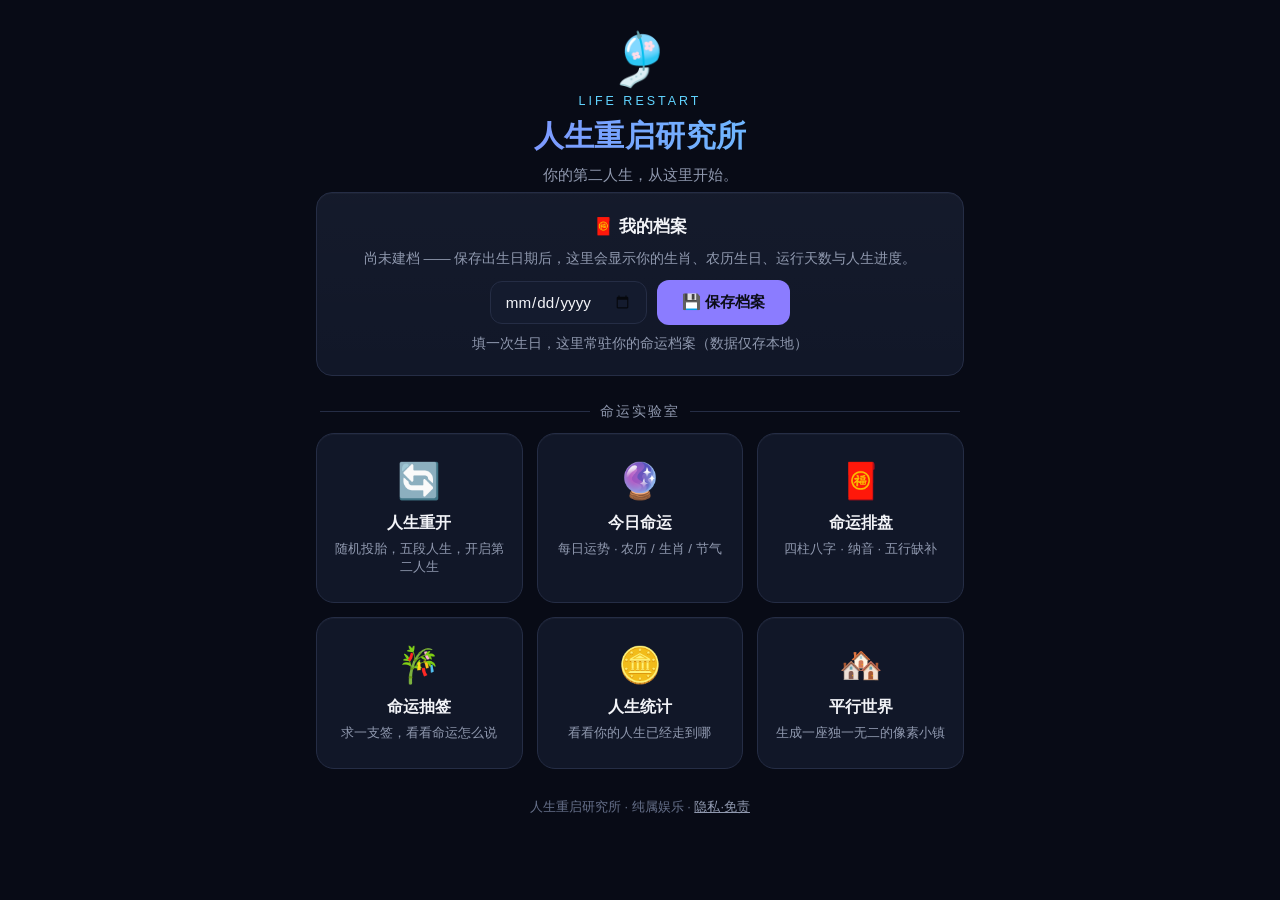
==== index.html @ c470a300 "UI/UX 重构第一轮：统一设计系统(深夜蓝+靛紫+青蓝)、移除星空动画与彩虹渐变、统一卡片/按钮/输入框/徽章/进度、首页重构为人生重启研究所控制中心、模块页品牌统一、统一 Toast 替代 ale" ====
<!DOCTYPE html>
<html lang="zh-CN">
<head>
  <meta charset="UTF-8">
  <meta name="viewport" content="width=device-width, initial-scale=1.0">
  <title>人生重启研究所 · Life Restart</title>
  <meta name="description" content="人生重启研究所：一个藏在互联网角落里的神秘人生模拟系统。人生重开、今日命运、命运排盘、命运抽签、人生统计、平行世界。仅供娱乐。">
  <link rel="icon" type="image/svg+xml" href="favicon.svg">
  <link rel="stylesheet" href="css/style.css">
</head>
<body>
  <div class="container slim">
    <header class="hero">
      <p class="hero-emoji">🎐</p>
      <p class="eyebrow">Life Restart</p>
      <h1 class="title title-grad">人生重启研究所</h1>
      <p class="subtitle">你的第二人生，从这里开始。</p>
    </header>

    <!-- 我的档案（首页核心） -->
    <div class="card" style="text-align:center">
      <h2>🧧 我的档案</h2>
      <div id="profileShow"></div>
      <div class="form-row" style="margin-top:12px">
        <input id="pBirth" type="date" aria-label="出生日期">
        <button class="btn" onclick="saveProfile()">💾 保存档案</button>
      </div>
      <p class="muted" style="margin-top:10px">填一次生日，这里常驻你的命运档案（数据仅存本地）</p>
    </div>

    <!-- 命运实验室 -->
    <p class="section-title">命运实验室</p>
    <div class="mod-grid">
      <a class="mod-card" href="life.html">
        <span class="emoji">🔄</span>
        <h3>人生重开</h3>
        <p>随机投胎，五段人生，开启第二人生</p>
      </a>
      <a class="mod-card" href="fortune.html">
        <span class="emoji">🔮</span>
        <h3>今日命运</h3>
        <p>每日运势 · 农历 / 生肖 / 节气</p>
      </a>
      <a class="mod-card" href="bazi.html">
        <span class="emoji">🧧</span>
        <h3>命运排盘</h3>
        <p>四柱八字 · 纳音 · 五行缺补</p>
      </a>
      <a class="mod-card" href="qian.html">
        <span class="emoji">🎋</span>
        <h3>命运抽签</h3>
        <p>求一支签，看看命运怎么说</p>
      </a>
      <a class="mod-card" href="progress.html">
        <span class="emoji">🪙</span>
        <h3>人生统计</h3>
        <p>看看你的人生已经走到哪</p>
      </a>
      <a class="mod-card" href="pixel-town.html">
        <span class="emoji">🏘️</span>
        <h3>平行世界</h3>
        <p>生成一座独一无二的像素小镇</p>
      </a>
    </div>

    <footer>人生重启研究所 · 纯属娱乐 · <a href="privacy.html">隐私·免责</a></footer>
  </div>

  <script src="js/lunar.js"></script>
  <script src="js/store.js"></script>
  <script src="js/sfx.js"></script>
  <script src="js/ui.js"></script>
  <script>
  function saveProfile() {
    const dval = document.getElementById('pBirth').value;
    if (!dval) { showToast('请先选择出生日期'); return; }
    playSfx('good');
    Store.set('profile', dval);
    renderProfile();
    showToast('档案已保存');
  }
  function statBox(emoji, name, val) {
    return '<div class="attr"><span class="emoji">' + emoji + '</span><div class="name">' + name + '</div><div class="val">' + val + '</div></div>';
  }
  function renderProfile() {
    const box = document.getElementById('profileShow');
    const dval = Store.get('profile', null);
    if (!dval) {
      box.innerHTML = '<p class="muted">尚未建档 —— 保存出生日期后，这里会显示你的生肖、农历生日、运行天数与人生进度。</p>';
      return;
    }
    const parts = dval.split('-'); const y = +parts[0], m = +parts[1], d = +parts[2];
    const lun = window.lunar.lunarDate(y, m, d);
    const birth = new Date(y, m - 1, d), now = new Date();
    const ageDays = Math.floor((now - birth) / 86400000);
    const pct = Math.min(100, ageDays / (80 * 365.25) * 100);
    box.innerHTML =
      '<p class="muted">出生日期 ' + y + '年' + m + '月' + d + '日</p>' +
      '<div class="attrs" style="margin-top:12px">' +
        statBox('🐉', '生肖', lun.zodiac) +
        statBox('🎂', '农历生日', lun.monthCn + lun.dayCn) +
        statBox('📅', '运行天数', ageDays.toLocaleString() + ' 天') +
        statBox('🪙', '人生进度', pct.toFixed(1) + '%') +
      '</div>' +
      '<div class="progress-track" style="margin-top:14px"><div class="progress-fill" style="width:' + pct.toFixed(1) + '%"><span class="dot"></span></div></div>';
  }
  renderProfile();
  </script>
  <script src="js/pwa.js"></script>
</body>
</html>
---- css/style.css ----
/* ==========================================================
   Life Restart · 人生重启研究所
   设计系统（全站共用）—— Dark · Mystical · Modern · Retro UI
   配色：深夜蓝底 + 靛紫(命运) + 少量青蓝(科技)
   原则：克制 / 统一 / 耐看，不做夸张发光与彩虹渐变
   ========================================================== */

:root {
  color-scheme: dark;

  /* 表面 */
  --bg: #080B16;
  --surface: #111728;
  --surface-hover: #171F34;
  --surface-2: #141B2E;         /* 输入框 / 次级区域 */
  --border: #252D45;

  /* 文字 */
  --text: #F3F4F8;
  --muted: #9099AF;

  /* 语义色 */
  --primary: #8B7CFF;           /* 命运 / 神秘（紫） */
  --secondary: #61D4FF;         /* 科技 / 系统（青蓝） */
  --success: #6EE7B7;
  --warning: #FBBF24;
  --danger: #F87171;

  /* 兼容旧变量（同义映射，避免破坏既有页面） */
  --accent: var(--primary);
  --accent-strong: #7A6BEF;
  --accent-soft: rgba(139,124,255,.13);
  --good: var(--success);
  --bad: var(--danger);
  --warn: var(--warning);
  --cyan: var(--secondary);
  --purple: #A99BFF;
}

* { margin: 0; padding: 0; box-sizing: border-box; }

html { scroll-behavior: smooth; }

body {
  font-family: -apple-system, BlinkMacSystemFont, "Segoe UI", "Microsoft YaHei", sans-serif;
  background: var(--bg);
  color: var(--text);
  min-height: 100vh;
  padding-bottom: 48px;
  overflow-x: hidden;
  animation: pageIn .4s ease;
}
@keyframes pageIn { from { opacity: 0; } to { opacity: 1; } }

/* 键盘聚焦可见（不删 outline） */
:where(a, button, input, select, [tabindex]):focus-visible {
  outline: 2px solid var(--secondary);
  outline-offset: 2px;
  border-radius: 6px;
}

/* ---------- 顶部导航 ---------- */
.nav {
  display: flex; justify-content: center; gap: 6px;
  padding: 18px 12px; flex-wrap: wrap;
}
.nav a {
  text-decoration: none; color: var(--muted);
  display: inline-flex; align-items: center; gap: 6px;
  padding: 7px 14px; border-radius: 10px; font-size: .9em;
  border: 1px solid transparent;
  transition: color .15s, background .15s, border-color .15s;
}
.nav a svg { width: 16px; height: 16px; }
.nav a:hover { color: var(--text); background: var(--surface-hover); }
.nav a.active {
  color: var(--primary); background: var(--accent-soft);
  border-color: var(--border); font-weight: 600;
}

/* ---------- 页面骨架 ---------- */
.container { max-width: 760px; margin: 0 auto; padding: 0 16px; }
.container.slim { max-width: 680px; }

h1.title {
  text-align: center; font-size: 1.9em; font-weight: 700;
  margin: 16px 0 6px; color: var(--text); letter-spacing: .4px;
}
.subtitle { text-align: center; color: var(--muted); margin-bottom: 22px; font-size: .95em; }

/* 品牌渐变（紫→青，克制，仅标题点缀） */
.title-grad {
  background: linear-gradient(92deg, var(--primary), var(--secondary));
  -webkit-background-clip: text; background-clip: text;
  -webkit-text-fill-color: transparent;
}
.warm-grad { color: var(--secondary); background: none; -webkit-text-fill-color: var(--secondary); }

/* ---------- 首页 hero + 档案 + 模块 ---------- */
.hero { text-align: center; padding: 30px 0 6px; }
.hero-emoji { font-size: 3.2em; display: block; margin-bottom: 4px; }
.hero .eyebrow { font-size: .78em; letter-spacing: 3px; color: var(--secondary); text-transform: uppercase; margin-bottom: 8px; }
.hero h1 { margin-top: 2px; }
.hero .subtitle { margin: 8px 0 0; }

.section-title {
  display: flex; align-items: center; gap: 10px;
  color: var(--muted); font-size: .9em; letter-spacing: 2px;
  margin: 26px 4px 12px;
}
.section-title::before, .section-title::after { content: ""; flex: 1; height: 1px; background: var(--border); }

.mod-grid { display: grid; grid-template-columns: repeat(auto-fit, minmax(190px, 1fr)); gap: 14px; margin: 6px 0 8px; }
.mod-card {
  display: block; text-decoration: none;
  background: var(--surface); border: 1px solid var(--border); border-radius: 18px;
  padding: 26px 16px; text-align: center; color: var(--text);
  box-shadow: 0 1px 0 rgba(255,255,255,.03) inset;
  transition: transform .16s ease, border-color .16s ease, background .16s ease;
}
.mod-card:hover { transform: translateY(-3px); border-color: #3A4465; background: var(--surface-hover); }
.mod-card .emoji { font-size: 2.2em; display: block; margin-bottom: 10px; }
.mod-card h3 { font-size: 1.02em; font-weight: 600; margin-bottom: 6px; }
.mod-card p { font-size: .84em; color: var(--muted); }

/* ---------- 卡片 ---------- */
.card {
  background: linear-gradient(180deg, rgba(255,255,255,.015), rgba(255,255,255,0)), var(--surface);
  border: 1px solid var(--border);
  border-radius: 16px;
  padding: 22px;
  margin-bottom: 16px;
  box-shadow: 0 1px 0 rgba(255,255,255,.03) inset;
}
.card h2 { font-size: 1.05em; font-weight: 600; margin-bottom: 12px; color: var(--text); }

/* ---------- 按钮（主 / 次，统一） ---------- */
.btn-row { display: flex; gap: 10px; justify-content: center; flex-wrap: wrap; margin-top: 16px; }
.btn {
  display: inline-block; border: 1px solid transparent; cursor: pointer;
  font-size: .95em; font-weight: 600; font-family: inherit;
  padding: 11px 24px; border-radius: 12px;
  color: #0A0C16; background: var(--primary);
  transition: background .15s, transform .06s, border-color .15s;
}
.btn:hover { background: var(--accent-strong); }
.btn:active { transform: translateY(1px); }
/* 次要：深色 surface + border */
.btn.gray, .btn.ghost {
  color: var(--text); background: var(--surface-2); border-color: var(--border);
}
.btn.gray:hover, .btn.ghost:hover { background: var(--surface-hover); }
.btn.gold { color: #0A0C16; background: var(--primary); border-color: transparent; }
.btn.gold:hover { background: var(--accent-strong); }

/* ---------- 出生属性 / 标签 / 时间线 ---------- */
.attrs { display: grid; grid-template-columns: repeat(auto-fit, minmax(130px, 1fr)); gap: 12px; }
.attr { text-align: center; padding: 16px 8px; background: var(--surface-2); border: 1px solid var(--border); border-radius: 14px; }
.attr .emoji { font-size: 1.7em; display: block; margin-bottom: 6px; }
.attr .name { color: var(--muted); font-size: .84em; margin-bottom: 4px; }
.attr .val { font-size: 1.45em; font-weight: 700; color: var(--primary); }

.chip {
  display: inline-block; margin: 4px 6px 0 0; padding: 5px 12px;
  background: var(--accent-soft); border: 1px solid #3A3F6A;
  border-radius: 10px; font-size: .88em; color: var(--primary);
}

.log { list-style: none; max-height: 360px; overflow-y: auto; }
.log li {
  padding: 10px 12px; margin-bottom: 8px; font-size: .95em;
  border-left: 3px solid var(--primary); background: var(--surface-2);
  border-radius: 0 10px 10px 0;
  animation: fadeIn .3s ease;
}
.log li.good { border-left-color: var(--success); }
.log li.bad  { border-left-color: var(--danger); }
@keyframes fadeIn { from { opacity: 0; transform: translateY(6px); } to { opacity: 1; transform: none; } }

/* ---------- 评分徽章 ---------- */
.badge { display: inline-block; padding: 6px 20px; border-radius: 10px; font-size: 1.2em; font-weight: 700; color: #0A0C16; }
.badge.S { background: var(--primary); }
.badge.A { background: var(--success); }
.badge.B { background: var(--secondary); }
.badge.C { background: var(--warning); }
.badge.D { background: #8A93A6; color: #0B0E18; }

/* ---------- 表单 ---------- */
input, select {
  background: var(--surface-2); border: 1px solid var(--border);
  color: var(--text); padding: 11px 14px; border-radius: 12px;
  font-size: .95em; font-family: inherit;
}
input::placeholder { color: var(--muted); }
input:focus, select:focus { outline: none; border-color: var(--primary); box-shadow: 0 0 0 3px var(--accent-soft); }
select option { background: var(--surface); }
input[type="date"]::-webkit-calendar-picker-indicator,
input[type="time"]::-webkit-calendar-picker-indicator { filter: invert(1); opacity: .7; }
input[type="number"]::-webkit-inner-spin-button { filter: invert(1); opacity: .7; }
.form-row { display: flex; gap: 10px; flex-wrap: wrap; justify-content: center; align-items: center; }

/* ---------- 运势页 ---------- */
.fortune-card { text-align: center; background: var(--surface); border: 1px solid var(--border); }
.fortune-card h2 { margin-bottom: 4px; }
.fortune-date { color: var(--muted); font-size: .9em; margin-bottom: 14px; }
.frow { display: flex; align-items: center; gap: 10px; margin: 10px 0; text-align: left; }
.fname { width: 64px; font-weight: 600; flex-shrink: 0; }
.fbar { flex: 1; height: 14px; background: var(--surface-2); border-radius: 999px; overflow: hidden; }
.ffill { height: 100%; border-radius: 999px; background: linear-gradient(90deg, var(--primary), var(--secondary)); }
.fscore { width: 34px; text-align: right; font-weight: 700; color: var(--primary); }
.fcomment { flex-basis: 100%; font-size: .85em; color: var(--muted); margin-top: -4px; padding-left: 74px; }
.lucky-list { text-align: left; margin-top: 14px; padding-top: 14px; border-top: 1px dashed var(--border); line-height: 1.9; }
.prophecy { margin-top: 14px; font-size: 1em; color: var(--secondary); background: var(--accent-soft); padding: 12px; border-radius: 12px; }

/* ---------- 农历卡片 ---------- */
.lunar-card { text-align: center; }
.lunar-gongli { color: var(--muted); font-size: .9em; margin-bottom: 8px; }
.lunar-big { font-size: 1.55em; font-weight: 700; color: var(--primary); margin-bottom: 8px; }
.lunar-tags { display: flex; gap: 8px; justify-content: center; flex-wrap: wrap; }

/* ---------- 八字页 ---------- */
.bazi-grid { display: grid; grid-template-columns: repeat(auto-fit, minmax(140px, 1fr)); gap: 12px; margin-top: 16px; }
.bazi-cell { text-align: center; padding: 14px 8px; background: var(--surface-2); border: 1px solid var(--border); border-radius: 14px; }
.bazi-cell .gz { font-size: 1.55em; font-weight: 700; color: var(--primary); }
.bazi-cell .name { color: var(--muted); font-size: .84em; margin: 4px 0 2px; }
.bazi-cell .wx { font-size: .9em; color: var(--text); }
.bazi-cell .ny { font-size: .8em; color: var(--muted); margin-top: 4px; }
.wuxing-row { display: flex; gap: 8px; justify-content: center; flex-wrap: wrap; margin-top: 10px; }
.wx-box { min-width: 52px; text-align: center; padding: 8px 10px; background: var(--surface-2); border: 1px solid var(--border); border-radius: 12px; }
.wx-box b { display: block; font-size: 1.3em; color: var(--primary); }
.wx-box span { font-size: .85em; color: var(--muted); }
.bazi-note { color: var(--muted); font-size: .85em; text-align: center; margin-top: 10px; }
.bazi-analysis { text-align: left; margin: 16px 0 0; padding-top: 14px; border-top: 1px dashed var(--border); line-height: 2; font-size: .95em; }
.bazi-analysis b { color: var(--primary); }
.bazi-analysis strong { color: var(--text); }

/* ---------- 抽签页 ---------- */
.qian-level { font-size: 1.55em; font-weight: 700; margin: 6px 0; }
.lv-great { color: var(--success); }
.lv-good { color: var(--secondary); }
.lv-mid { color: var(--warning); }
.lv-bad { color: var(--danger); }
.qian-poem { font-size: 1.1em; line-height: 1.9; color: var(--text); margin: 12px 0; }
.qian-note { color: var(--muted); }

/* ---------- 人生统计（进度条）页 ---------- */
.progress-num { font-size: 2.9em; font-weight: 800; color: var(--secondary); margin: 6px 0 14px; letter-spacing: -1px; }
.progress-track { height: 18px; background: var(--surface-2); border-radius: 999px; border: 1px solid var(--border); overflow: visible; margin: 0 10px 16px; position: relative; }
.progress-fill {
  height: 100%; border-radius: 999px;
  background: linear-gradient(90deg, var(--primary), var(--secondary));
  transition: width 1s cubic-bezier(.22,1,.36,1);
  position: relative;
}
.progress-fill .dot {
  position: absolute; right: -5px; top: 50%; transform: translateY(-50%);
  width: 14px; height: 14px; border-radius: 50%;
  background: var(--secondary); box-shadow: 0 0 0 3px var(--bg);
}
.progress-tags { display: flex; gap: 10px; justify-content: center; flex-wrap: wrap; margin-top: 4px; }
.tag { display: inline-flex; align-items: center; gap: 6px; padding: 6px 14px; border-radius: 10px; font-size: .88em; }
.tag-past { background: rgba(97,212,255,.1); border: 1px solid rgba(97,212,255,.35); color: var(--secondary); }
.tag-future { background: var(--accent-soft); border: 1px solid #3A3F6A; color: #C3B8FF; }
.progress-say { font-size: 1.3em; font-weight: 700; margin-top: 18px; min-height: 2em; }
.progress-say .cursor { display: inline-block; width: 2px; height: 1em; background: var(--primary); vertical-align: -2px; margin-left: 2px; animation: blink .8s steps(1) infinite; }
@keyframes blink { 50% { opacity: 0; } }

/* ---------- 像素小镇 ---------- */
canvas { display: block; margin: 0 auto; border-radius: 12px; border: 1px solid var(--border); background: #0D1426; }
.seed-box { text-align: center; margin: 12px 0; }
.seed-box input { width: 130px; text-align: center; }

/* ---------- Toast ---------- */
.toast {
  position: fixed; left: 50%; bottom: 32px; z-index: 100;
  transform: translateX(-50%) translateY(16px);
  background: var(--surface); border: 1px solid var(--border); color: var(--text);
  padding: 12px 20px; border-radius: 12px; font-size: .95em;
  box-shadow: 0 12px 32px rgba(0,0,0,.5);
  opacity: 0; pointer-events: none;
  transition: opacity .25s ease, transform .25s ease;
}
.toast.show { opacity: 1; transform: translateX(-50%) translateY(0); }

/* ---------- 其他 ---------- */
.muted { color: var(--muted); font-size: .85em; }
footer { text-align: center; color: #66708A; font-size: .8em; margin-top: 30px; }
footer a { color: var(--muted); }

/* ---------- 响应式 ---------- */
@media (max-width: 520px) {
  h1.title { font-size: 1.6em; }
  .nav { gap: 4px; }
  .nav a { padding: 7px 10px; font-size: .84em; }
  .btn, .btn-row .btn { width: 100%; }
  .form-row { flex-direction: column; align-items: stretch; }
  .form-row input, .form-row select { width: 100%; }
  .mod-grid { grid-template-columns: 1fr; }
  .progress-tags { flex-direction: column; align-items: center; }
}
@media (min-width: 521px) and (max-width: 640px) {
  .mod-grid { grid-template-columns: repeat(2, 1fr); }
}

/* 尊重系统"减少动态"偏好 */
@media (prefers-reduced-motion: reduce) {
  *, *::before, *::after {
    animation-duration: .01ms !important;
    animation-iteration-count: 1 !important;
    transition-duration: .01ms !important;
    scroll-behavior: auto !important;
  }
}
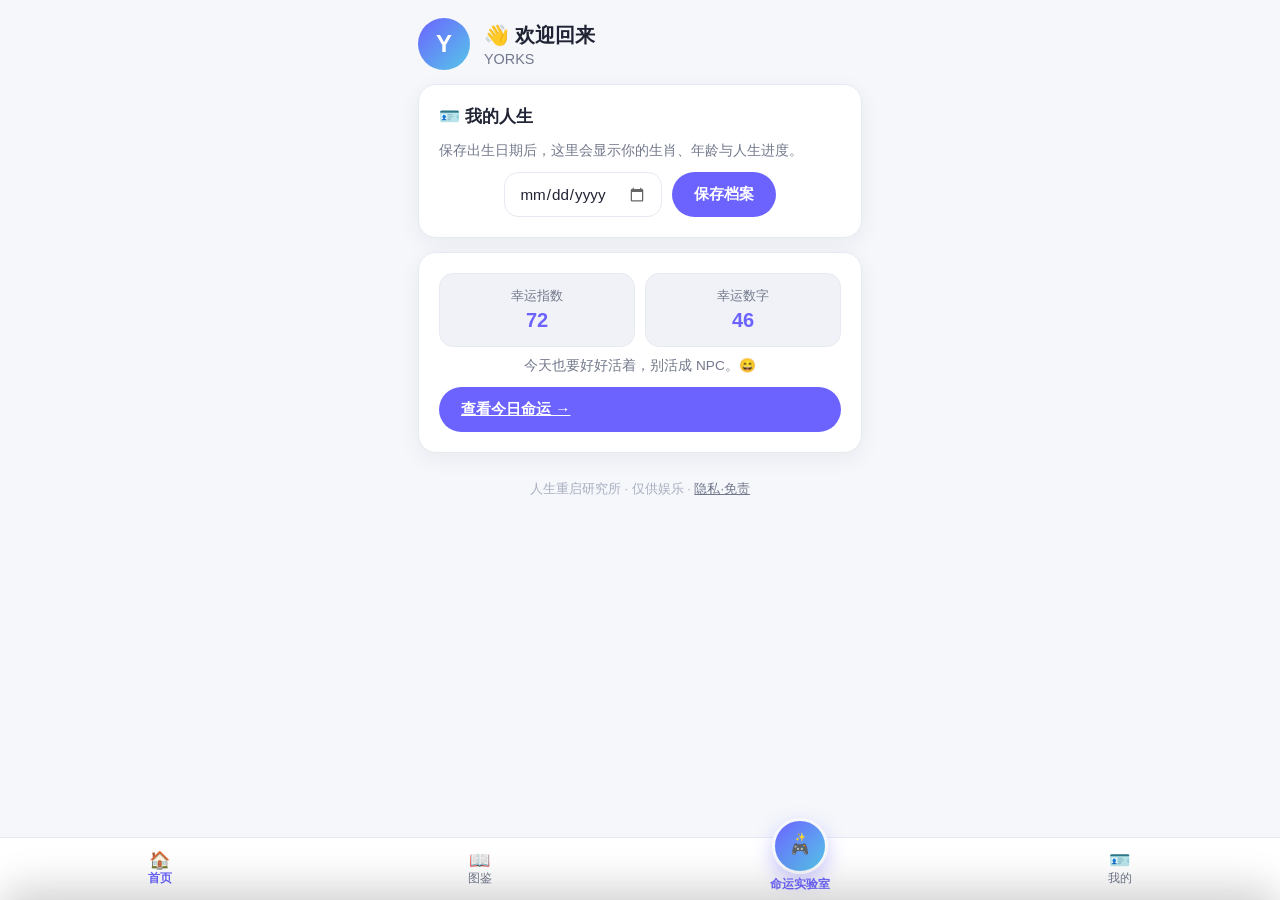
==== commit 5c96d6f8: "移动App化重构：默认浅色主题(白底/柔紫/青蓝)+深色模式切换；4-Tab底栏(命运实验室中间突出按钮+弹层)；新增图鉴(签文/成就/生肖33项)与我的页(统计+音效/主题设置)；游戏化文案；各玩法" ====
--- a/index.html
+++ b/index.html
@@ -2,109 +2,266 @@
 <html lang="zh-CN">
 <head>
   <meta charset="UTF-8">
-  <meta name="viewport" content="width=device-width, initial-scale=1.0">
+  <meta name="viewport" content="width=device-width, initial-scale=1.0, viewport-fit=cover">
   <title>人生重启研究所 · Life Restart</title>
-  <meta name="description" content="人生重启研究所：一个藏在互联网角落里的神秘人生模拟系统。人生重开、今日命运、命运排盘、命运抽签、人生统计、平行世界。仅供娱乐。">
+  <meta name="description" content="人生重启研究所：一个可爱又神秘的人生模拟 App。人生重开、今日命运、命运排盘、命运抽签、人生统计、平行世界。仅供娱乐。">
   <link rel="icon" type="image/svg+xml" href="favicon.svg">
   <link rel="stylesheet" href="css/style.css">
 </head>
 <body>
-  <div class="container slim">
-    <header class="hero">
-      <p class="hero-emoji">🎐</p>
-      <p class="eyebrow">Life Restart</p>
-      <h1 class="title title-grad">人生重启研究所</h1>
-      <p class="subtitle">你的第二人生，从这里开始。</p>
-    </header>
-
-    <!-- 我的档案（首页核心） -->
-    <div class="card" style="text-align:center">
-      <h2>🧧 我的档案</h2>
-      <div id="profileShow"></div>
-      <div class="form-row" style="margin-top:12px">
-        <input id="pBirth" type="date" aria-label="出生日期">
-        <button class="btn" onclick="saveProfile()">💾 保存档案</button>
-      </div>
-      <p class="muted" style="margin-top:10px">填一次生日，这里常驻你的命运档案（数据仅存本地）</p>
+  <div class="app">
+
+    <!-- 首页 -->
+    <section id="home">
+      <header class="greet">
+        <div class="avatar">Y</div>
+        <div class="txt">
+          <h1>👋 欢迎回来</h1>
+          <p id="greetSub">YORKS</p>
+        </div>
+      </header>
+
+      <!-- 我的人生 -->
+      <div class="card">
+        <h2>🪪 我的人生</h2>
+        <div id="profileBody"></div>
+        <div id="profileSetup" class="hidden">
+          <p class="muted" style="margin-bottom:12px">保存出生日期后，这里会显示你的生肖、年龄与人生进度。</p>
+          <div class="form-row">
+            <input id="pBirth" type="date" aria-label="出生日期">
+            <button class="btn" onclick="saveProfile()">保存档案</button>
+          </div>
+        </div>
+      </div>
+
+      <!-- 今日命运 -->
+      <div class="card">
+        <div class="luck-row">
+          <div class="pm"><div class="k">幸运指数</div><div class="v" id="luckIdx">--</div></div>
+          <div class="pm"><div class="k">幸运数字</div><div class="v" id="luckNum">--</div></div>
+        </div>
+        <p class="muted" style="margin-top:10px; text-align:center">今天也要好好活着，别活成 NPC。😄</p>
+        <a class="btn gold" style="width:100%; margin-top:12px" href="fortune.html">查看今日命运 →</a>
+      </div>
+    </section>
+
+    <!-- 图鉴 -->
+    <section id="tujian" class="hidden">
+      <p class="section-title">命运图鉴</p>
+      <div class="card"><div id="tujianBox"></div></div>
+    </section>
+
+    <!-- 我的 -->
+    <section id="me" class="hidden">
+      <div class="card" style="text-align:center">
+        <div class="avatar" style="margin:0 auto; width:64px; height:64px; font-size:2em">🧧</div>
+        <h2 style="margin-top:10px">YORKS</h2>
+        <p class="muted" id="meSub" style="margin-bottom:12px">尚未建档</p>
+        <div class="progress-track"><div class="progress-fill" id="meFill" style="width:0%"><span class="dot"></span></div></div>
+      </div>
+
+      <div class="card">
+        <h2>📊 我的数据</h2>
+        <div class="mystats" id="myStats"></div>
+      </div>
+
+      <div class="card">
+        <h2>⚙️ 设置</h2>
+        <div class="set-list">
+          <div class="set-row"><span class="l">🔊 音效</span><button class="switch" id="swSfx" onclick="toggleSfx()" aria-label="音效开关"></button></div>
+          <div class="set-row"><span class="l">🌙 深色模式</span><button class="switch" id="swTheme" onclick="toggleTheme()" aria-label="深色模式开关"></button></div>
+          <div class="set-row"><span class="l">ℹ️ 关于</span><a href="privacy.html" class="muted">隐私 · 免责 →</a></div>
+        </div>
+      </div>
+    </section>
+
+    <footer>人生重启研究所 · 仅供娱乐 · <a href="privacy.html">隐私·免责</a></footer>
+  </div>
+
+  <!-- 命运实验室弹层 -->
+  <div class="sheet-mask" id="sheetMask"></div>
+  <div class="sheet" id="sheet">
+    <p class="sheet-head">✨ 命运实验室</p>
+    <div class="mod-grid">
+      <a class="mod-card" href="life.html"><span class="emoji">🔄</span><h3>人生重开</h3></a>
+      <a class="mod-card" href="fortune.html"><span class="emoji">🔮</span><h3>今日命运</h3></a>
+      <a class="mod-card" href="bazi.html"><span class="emoji">🧧</span><h3>命运排盘</h3></a>
+      <a class="mod-card" href="qian.html"><span class="emoji">🎋</span><h3>命运抽签</h3></a>
+      <a class="mod-card" href="progress.html"><span class="emoji">🪙</span><h3>人生统计</h3></a>
+      <a class="mod-card" href="pixel-town.html"><span class="emoji">🏘️</span><h3>平行世界</h3></a>
     </div>
-
-    <!-- 命运实验室 -->
-    <p class="section-title">命运实验室</p>
-    <div class="mod-grid">
-      <a class="mod-card" href="life.html">
-        <span class="emoji">🔄</span>
-        <h3>人生重开</h3>
-        <p>随机投胎，五段人生，开启第二人生</p>
-      </a>
-      <a class="mod-card" href="fortune.html">
-        <span class="emoji">🔮</span>
-        <h3>今日命运</h3>
-        <p>每日运势 · 农历 / 生肖 / 节气</p>
-      </a>
-      <a class="mod-card" href="bazi.html">
-        <span class="emoji">🧧</span>
-        <h3>命运排盘</h3>
-        <p>四柱八字 · 纳音 · 五行缺补</p>
-      </a>
-      <a class="mod-card" href="qian.html">
-        <span class="emoji">🎋</span>
-        <h3>命运抽签</h3>
-        <p>求一支签，看看命运怎么说</p>
-      </a>
-      <a class="mod-card" href="progress.html">
-        <span class="emoji">🪙</span>
-        <h3>人生统计</h3>
-        <p>看看你的人生已经走到哪</p>
-      </a>
-      <a class="mod-card" href="pixel-town.html">
-        <span class="emoji">🏘️</span>
-        <h3>平行世界</h3>
-        <p>生成一座独一无二的像素小镇</p>
-      </a>
-    </div>
-
-    <footer>人生重启研究所 · 纯属娱乐 · <a href="privacy.html">隐私·免责</a></footer>
   </div>
+
+  <!-- 底部 Tab（中间为突出的命运实验室） -->
+  <nav class="tabbar">
+    <a href="#home" class="active" data-tab="home"><span class="ic">🏠</span><span>首页</span></a>
+    <a href="#tujian" data-tab="tujian"><span class="ic">📖</span><span>图鉴</span></a>
+    <button class="tab-center" id="labBtn" aria-label="命运实验室"><span class="cta"><span class="star">✨</span>🎮</span><span class="lbl">命运实验室</span></button>
+    <a href="#me" data-tab="me"><span class="ic">🪪</span><span>我的</span></a>
+  </nav>
 
   <script src="js/lunar.js"></script>
   <script src="js/store.js"></script>
   <script src="js/sfx.js"></script>
   <script src="js/ui.js"></script>
   <script>
-  function saveProfile() {
-    const dval = document.getElementById('pBirth').value;
-    if (!dval) { showToast('请先选择出生日期'); return; }
-    playSfx('good');
-    Store.set('profile', dval);
-    renderProfile();
-    showToast('档案已保存');
-  }
-  function statBox(emoji, name, val) {
-    return '<div class="attr"><span class="emoji">' + emoji + '</span><div class="name">' + name + '</div><div class="val">' + val + '</div></div>';
-  }
-  function renderProfile() {
-    const box = document.getElementById('profileShow');
-    const dval = Store.get('profile', null);
-    if (!dval) {
-      box.innerHTML = '<p class="muted">尚未建档 —— 保存出生日期后，这里会显示你的生肖、农历生日、运行天数与人生进度。</p>';
-      return;
-    }
-    const parts = dval.split('-'); const y = +parts[0], m = +parts[1], d = +parts[2];
+  const PROFILE_KEY = 'profile';
+
+  function rng(seed) {
+    return function () {
+      seed |= 0; seed = (seed + 0x6D2B79F5) | 0;
+      let t = Math.imul(seed ^ (seed >>> 15), 1 | seed);
+      t = (t + Math.imul(t ^ (t >>> 7), 61 | t)) ^ t;
+      return ((t ^ (t >>> 14)) >>> 0) / 4294967296;
+    };
+  }
+  function todayStr() { const d = new Date(); return d.getFullYear() + '-' + (d.getMonth() + 1) + '-' + d.getDate(); }
+  function hashStr(s) { let h = 1779033703; for (let i = 0; i < s.length; i++) { h = Math.imul(h ^ s.charCodeAt(i), 3432918353); h = (h << 13) | (h >>> 19); } return h >>> 0; }
+
+  // ---------- 图鉴数据 ----------
+  const QIAN_TITLES = ['春风得意马蹄疾','山重水复疑无路','会当凌绝顶','好雨知时节','随风潜入夜','海内存知己','欲穷千里目','采菊东篱下','不识庐山真面目','拔剑四顾心茫然','抽刀断水水更流','欲渡黄河冰塞川'];
+  const LIFE_ACH = ['📸 颜值担当','🧠 智慧担当','🏃 铁人三项','💰 财务自由','😅 月光族','📉 破产专家','😄 人生赢家','🫙 玻璃人','🙂 普通路人'];
+  const ZODIACS = ['鼠','牛','虎','兔','龙','蛇','马','羊','猴','鸡','狗','猪'];
+  const ZODIAC_EMOJI = ['🐭','🐮','🐯','🐰','🐉','🐍','🐴','🐑','🐵','🐔','🐶','🐷'];
+  const TOTAL_TJ = QIAN_TITLES.length + LIFE_ACH.length + ZODIACS.length;
+
+  // ---------- 档案 ----------
+  function saveProfile() { const v = document.getElementById('pBirth').value; if (!v) { showToast('请选择出生日期'); return; } Store.set(PROFILE_KEY, v); playSfx('good'); renderAll(); showToast('档案已保存'); }
+  function profileData(v) {
+    const parts = v.split('-'); const y = +parts[0], m = +parts[1], d = +parts[2];
     const lun = window.lunar.lunarDate(y, m, d);
     const birth = new Date(y, m - 1, d), now = new Date();
     const ageDays = Math.floor((now - birth) / 86400000);
+    const age = Math.floor(ageDays / 365.25);
     const pct = Math.min(100, ageDays / (80 * 365.25) * 100);
-    box.innerHTML =
-      '<p class="muted">出生日期 ' + y + '年' + m + '月' + d + '日</p>' +
-      '<div class="attrs" style="margin-top:12px">' +
-        statBox('🐉', '生肖', lun.zodiac) +
-        statBox('🎂', '农历生日', lun.monthCn + lun.dayCn) +
-        statBox('📅', '运行天数', ageDays.toLocaleString() + ' 天') +
-        statBox('🪙', '人生进度', pct.toFixed(1) + '%') +
-      '</div>' +
-      '<div class="progress-track" style="margin-top:14px"><div class="progress-fill" style="width:' + pct.toFixed(1) + '%"><span class="dot"></span></div></div>';
-  }
-  renderProfile();
+    return { y, m, d, lun, ageDays, age, pct };
+  }
+
+  // ---------- 渲染 ----------
+  function renderAll() {
+    const v = Store.get(PROFILE_KEY, null);
+    const q = Store.get('tujian_qian', []);
+    const lf = Store.get('tujian_life', []);
+    const zd = Store.get('tujian_zodiac', []);
+    const st = Store.get('life_stats', { count: 0, best: '' });
+
+    // 问候 + 我的人生
+    const body = document.getElementById('profileBody');
+    const setup = document.getElementById('profileSetup');
+    let greetSub = 'YORKS';
+    if (v) {
+      const p = profileData(v);
+      greetSub = 'YORKS · 今天是你人生的第 ' + p.ageDays.toLocaleString() + ' 天';
+      body.innerHTML =
+        '<div class="pmetrics">' +
+          '<div class="pm"><div class="k">🐉 生肖</div><div class="v">' + p.lun.zodiac + '</div></div>' +
+          '<div class="pm"><div class="k">🎂 年龄</div><div class="v">' + p.age + ' 岁</div></div>' +
+          '<div class="pm"><div class="k">🗓 天数</div><div class="v">' + p.ageDays.toLocaleString() + '</div></div>' +
+        '</div>' +
+        '<div class="progress-track"><div class="progress-fill" style="width:' + p.pct.toFixed(1) + '%"><span class="dot"></span></div></div>' +
+        '<div style="text-align:center; color:var(--muted); font-size:.92em; margin-top:6px">人生进度 <b style="color:var(--primary)">' + p.pct.toFixed(1) + '%</b></div>';
+      setup.classList.add('hidden');
+      // 我的页
+      document.getElementById('meSub').textContent = '人生运行 ' + p.ageDays.toLocaleString() + ' 天 · 进度 ' + p.pct.toFixed(1) + '%';
+      document.getElementById('meFill').style.width = p.pct.toFixed(1) + '%';
+    } else {
+      greetSub = 'YORKS';
+      body.innerHTML = '';
+      setup.classList.remove('hidden');
+      document.getElementById('meSub').textContent = '尚未建档';
+      document.getElementById('meFill').style.width = '0%';
+    }
+    document.getElementById('greetSub').textContent = greetSub;
+
+    // 今日命运
+    const seed = hashStr(todayStr() + '|' + (v || 'guest'));
+    const rand = rng(seed);
+    document.getElementById('luckIdx').textContent = Math.floor(rand() * 40) + 60;
+    document.getElementById('luckNum').textContent = Math.floor(rand() * 99) + 1;
+
+    // 我的数据
+    const got = q.length + lf.length + zd.length;
+    document.getElementById('myStats').innerHTML =
+      '<div class="pm"><div class="k">🏆 成就</div><div class="v">' + lf.length + '/' + LIFE_ACH.length + '</div></div>' +
+      '<div class="pm"><div class="k">📖 图鉴</div><div class="v">' + got + '/' + TOTAL_TJ + '</div></div>' +
+      '<div class="pm"><div class="k">🔄 重开次数</div><div class="v">' + (st.count || 0) + '</div></div>' +
+      '<div class="pm"><div class="k">⭐ 最高评级</div><div class="v">' + (st.best || '—') + '</div></div>';
+
+    renderTujian(q, lf, zd);
+  }
+
+  function renderTujian(q, lf, zd) {
+    let html = '<p class="muted" style="margin-bottom:14px">已收集 ' + (q.length + lf.length + zd.length) + ' / ' + TOTAL_TJ + '</p>';
+    html += '<div class="tujian-cat">🎋 签文图鉴 ' + q.length + '/' + QIAN_TITLES.length + '</div><div class="tujian-grid">';
+    QIAN_TITLES.forEach((t, i) => {
+      const own = q.indexOf(i) >= 0;
+      html += '<div class="tj-item' + (own ? '' : ' locked') + '"><span class="ic">' + (own ? '🎋' : '🔒') + '</span>' + (own ? '第' + (i + 1) + '签' : '???') + '</div>';
+    });
+    html += '</div>';
+    html += '<div class="tujian-cat">🏆 人生成就 ' + lf.length + '/' + LIFE_ACH.length + '</div><div class="tujian-grid">';
+    LIFE_ACH.forEach(a => {
+      const own = lf.indexOf(a) >= 0;
+      const parts = a.split(' ');
+      html += '<div class="tj-item' + (own ? '' : ' locked') + '"><span class="ic">' + (own ? parts[0] : '🔒') + '</span>' + (own ? parts[1] : '???') + '</div>';
+    });
+    html += '</div>';
+    html += '<div class="tujian-cat">🐉 生肖图鉴 ' + zd.length + '/' + ZODIACS.length + '</div><div class="tujian-grid">';
+    ZODIACS.forEach((z, i) => {
+      const own = zd.indexOf(z) >= 0;
+      html += '<div class="tj-item' + (own ? '' : ' locked') + '"><span class="ic">' + (own ? ZODIAC_EMOJI[i] : '🔒') + '</span>' + (own ? z : '???') + '</div>';
+    });
+    html += '</div>';
+    document.getElementById('tujianBox').innerHTML = html;
+  }
+
+  // ---------- Tab / 弹层 ----------
+  function setTab(name) {
+    document.getElementById('home').classList.toggle('hidden', name !== 'home');
+    document.getElementById('tujian').classList.toggle('hidden', name !== 'tujian');
+    document.getElementById('me').classList.toggle('hidden', name !== 'me');
+    document.querySelectorAll('.tabbar a[data-tab]').forEach(a => a.classList.toggle('active', a.dataset.tab === name));
+    const anchor = name === 'home' ? '#home' : (name === 'tujian' ? '#tujian' : '#me');
+    if (location.hash !== anchor) history.replaceState(null, '', anchor);
+  }
+  function openSheet() { document.getElementById('sheet').classList.add('show'); document.getElementById('sheetMask').classList.add('show'); }
+  function closeSheet() { document.getElementById('sheet').classList.remove('show'); document.getElementById('sheetMask').classList.remove('show'); }
+  document.getElementById('labBtn').addEventListener('click', openSheet);
+  document.getElementById('sheetMask').addEventListener('click', closeSheet);
+  document.querySelectorAll('.tabbar a[data-tab]').forEach(a => {
+    a.addEventListener('click', function (e) { e.preventDefault(); setTab(this.dataset.tab); });
+  });
+
+  // 外部链接带 hash 打开对应视图
+  function applyHash() {
+    const h = location.hash;
+    if (h === '#tujian') setTab('tujian');
+    else if (h === '#me' || h === '#me-section') setTab('me');
+    else if (h === '#lab') openSheet();
+    else setTab('home');
+  }
+
+  // ---------- 设置 ----------
+  function initSwitches() {
+    document.getElementById('swSfx').classList.toggle('on', localStorage.getItem('mute') !== '1');
+    document.getElementById('swTheme').classList.toggle('on', localStorage.getItem('theme') === 'dark');
+  }
+  function toggleSfx() {
+    const on = localStorage.getItem('mute') === '1';
+    localStorage.setItem('mute', on ? '' : '1');
+    document.getElementById('swSfx').classList.toggle('on', on);
+    if (!on) playSfx('good');
+  }
+  function toggleTheme() {
+    const dark = localStorage.getItem('theme') === 'dark';
+    localStorage.setItem('theme', dark ? 'light' : 'dark');
+    if (dark) document.documentElement.removeAttribute('data-theme');
+    else document.documentElement.setAttribute('data-theme', 'dark');
+    document.getElementById('swTheme').classList.toggle('on', !dark);
+  }
+
+  initSwitches();
+  applyHash();
+  renderAll();
   </script>
   <script src="js/pwa.js"></script>
 </body>
--- a/css/style.css
+++ b/css/style.css
@@ -1,40 +1,40 @@
 /* ==========================================================
-   Life Restart · 人生重启研究所
-   设计系统（全站共用）—— Dark · Mystical · Modern · Retro UI
-   配色：深夜蓝底 + 靛紫(命运) + 少量青蓝(科技)
-   原则：克制 / 统一 / 耐看，不做夸张发光与彩虹渐变
+   Life Restart · 人生重启研究所 —— 移动 App UI（浅色主题默认）
+   配色：白底 + 柔和紫 + 一点青蓝
+   白底 #F5F7FB · 卡片 #FFFFFF · 主文字 #202333 · 次文字 #73798C
+   主色 #6C63FF · 辅助 #55C7E8 · 成功 #5BC98A
    ========================================================== */
 
 :root {
-  color-scheme: dark;
+  color-scheme: light;
 
   /* 表面 */
-  --bg: #080B16;
-  --surface: #111728;
-  --surface-hover: #171F34;
-  --surface-2: #141B2E;         /* 输入框 / 次级区域 */
-  --border: #252D45;
+  --bg: #F5F7FB;
+  --surface: #FFFFFF;
+  --surface-2: #F0F2F7;
+  --surface-hover: #F7F8FC;
+  --border: #E7EAF2;
 
   /* 文字 */
-  --text: #F3F4F8;
-  --muted: #9099AF;
+  --text: #202333;
+  --muted: #73798C;
 
   /* 语义色 */
-  --primary: #8B7CFF;           /* 命运 / 神秘（紫） */
-  --secondary: #61D4FF;         /* 科技 / 系统（青蓝） */
-  --success: #6EE7B7;
-  --warning: #FBBF24;
-  --danger: #F87171;
+  --primary: #6C63FF;         /* 主紫 */
+  --secondary: #55C7E8;       /* 青蓝 */
+  --success: #5BC98A;
+  --warning: #F5A623;
+  --danger: #F26D6D;
 
   /* 兼容旧变量（同义映射，避免破坏既有页面） */
   --accent: var(--primary);
-  --accent-strong: #7A6BEF;
-  --accent-soft: rgba(139,124,255,.13);
+  --accent-strong: #5A51F0;
+  --accent-soft: rgba(108,99,255,.10);
   --good: var(--success);
   --bad: var(--danger);
   --warn: var(--warning);
   --cyan: var(--secondary);
-  --purple: #A99BFF;
+  --purple: var(--primary);
 }
 
 * { margin: 0; padding: 0; box-sizing: border-box; }
@@ -46,162 +46,166 @@
   background: var(--bg);
   color: var(--text);
   min-height: 100vh;
-  padding-bottom: 48px;
+  padding-bottom: 76px;              /* 给底部 Tab 栏留位 */
   overflow-x: hidden;
-  animation: pageIn .4s ease;
+  animation: pageIn .35s ease;
 }
 @keyframes pageIn { from { opacity: 0; } to { opacity: 1; } }
 
-/* 键盘聚焦可见（不删 outline） */
 :where(a, button, input, select, [tabindex]):focus-visible {
-  outline: 2px solid var(--secondary);
-  outline-offset: 2px;
-  border-radius: 6px;
-}
-
-/* ---------- 顶部导航 ---------- */
+  outline: 2px solid var(--secondary); outline-offset: 2px; border-radius: 6px;
+}
+
+/* ---------- App 壳 ---------- */
+.app { max-width: 480px; margin: 0 auto; padding: 0 18px; }
+.app.wide { max-width: 640px; }
+.hidden { display: none !important; }
+
+/* ---------- 顶部导航（模块页仍保留） ---------- */
 .nav {
-  display: flex; justify-content: center; gap: 6px;
-  padding: 18px 12px; flex-wrap: wrap;
+  display: flex; justify-content: center; gap: 5px;
+  padding: 14px 0 4px; flex-wrap: wrap;
 }
 .nav a {
   text-decoration: none; color: var(--muted);
-  display: inline-flex; align-items: center; gap: 6px;
-  padding: 7px 14px; border-radius: 10px; font-size: .9em;
+  display: inline-flex; align-items: center; gap: 5px;
+  padding: 7px 12px; border-radius: 20px; font-size: .88em;
   border: 1px solid transparent;
   transition: color .15s, background .15s, border-color .15s;
 }
 .nav a svg { width: 16px; height: 16px; }
 .nav a:hover { color: var(--text); background: var(--surface-hover); }
-.nav a.active {
-  color: var(--primary); background: var(--accent-soft);
-  border-color: var(--border); font-weight: 600;
-}
-
-/* ---------- 页面骨架 ---------- */
-.container { max-width: 760px; margin: 0 auto; padding: 0 16px; }
-.container.slim { max-width: 680px; }
-
-h1.title {
-  text-align: center; font-size: 1.9em; font-weight: 700;
-  margin: 16px 0 6px; color: var(--text); letter-spacing: .4px;
-}
-.subtitle { text-align: center; color: var(--muted); margin-bottom: 22px; font-size: .95em; }
-
-/* 品牌渐变（紫→青，克制，仅标题点缀） */
-.title-grad {
-  background: linear-gradient(92deg, var(--primary), var(--secondary));
-  -webkit-background-clip: text; background-clip: text;
-  -webkit-text-fill-color: transparent;
-}
-.warm-grad { color: var(--secondary); background: none; -webkit-text-fill-color: var(--secondary); }
-
-/* ---------- 首页 hero + 档案 + 模块 ---------- */
-.hero { text-align: center; padding: 30px 0 6px; }
-.hero-emoji { font-size: 3.2em; display: block; margin-bottom: 4px; }
-.hero .eyebrow { font-size: .78em; letter-spacing: 3px; color: var(--secondary); text-transform: uppercase; margin-bottom: 8px; }
-.hero h1 { margin-top: 2px; }
-.hero .subtitle { margin: 8px 0 0; }
-
-.section-title {
-  display: flex; align-items: center; gap: 10px;
-  color: var(--muted); font-size: .9em; letter-spacing: 2px;
-  margin: 26px 4px 12px;
-}
+.nav a.active { color: var(--primary); background: var(--accent-soft); border-color: var(--border); font-weight: 600; }
+
+/* ---------- 首页：问候头 ---------- */
+.greet { display: flex; align-items: center; gap: 14px; padding: 18px 0 14px; }
+.greet .avatar {
+  width: 52px; height: 52px; border-radius: 50%; flex-shrink: 0;
+  background: linear-gradient(135deg, var(--primary), var(--secondary));
+  display: flex; align-items: center; justify-content: center;
+  color: #fff; font-size: 1.5em; font-weight: 800;
+}
+.greet .txt h1 { font-size: 1.25em; font-weight: 700; margin-bottom: 2px; }
+.greet .txt p { color: var(--muted); font-size: .9em; }
+
+/* ---------- 卡片（白底） ---------- */
+.card {
+  background: var(--surface);
+  border: 1px solid var(--border);
+  border-radius: 18px;
+  padding: 20px;
+  margin-bottom: 14px;
+  box-shadow: 0 6px 22px rgba(32,35,51,.06);
+}
+.card h2 { font-size: 1.05em; font-weight: 700; margin-bottom: 14px; color: var(--text); }
+.card .card-desc { color: var(--muted); font-size: .92em; }
+
+/* 档案 / 今日命运 内容 */
+.pmetrics { display: grid; grid-template-columns: repeat(auto-fit, minmax(96px, 1fr)); gap: 10px; margin-top: 6px; }
+.pm { background: var(--surface-2); border: 1px solid var(--border); border-radius: 14px; padding: 14px 10px; text-align: center; }
+.pm .k { font-size: .8em; color: var(--muted); margin-bottom: 4px; }
+.pm .v { font-size: 1.25em; font-weight: 700; color: var(--primary); }
+
+.progress-track { height: 12px; background: var(--surface-2); border-radius: 999px; border: 1px solid var(--border); overflow: visible; margin: 12px 0; position: relative; }
+.progress-fill { height: 100%; border-radius: 999px; background: linear-gradient(90deg, var(--primary), var(--secondary)); transition: width 1s cubic-bezier(.22,1,.36,1); position: relative; }
+.progress-fill .dot { position: absolute; right: -4px; top: 50%; transform: translateY(-50%); width: 12px; height: 12px; border-radius: 50%; background: #fff; box-shadow: 0 0 0 3px var(--bg); }
+.progress-num { font-size: 2.2em; font-weight: 800; color: var(--primary); margin: 4px 0; letter-spacing: -1px; }
+
+/* 今日命运 数据行 */
+.luck-row { display: flex; gap: 10px; }
+.luck-row .pm { flex: 1; }
+
+/* 底部 Tab 栏 */
+.tabbar {
+  position: fixed; left: 0; right: 0; bottom: 0; z-index: 50;
+  display: flex; justify-content: space-around; align-items: center;
+  background: rgba(255,255,255,.92); backdrop-filter: blur(8px);
+  border-top: 1px solid var(--border);
+  padding: 8px 0 calc(8px + env(safe-area-inset-bottom));
+}
+.tabbar a {
+  text-decoration: none; color: var(--muted);
+  display: flex; flex-direction: column; align-items: center; gap: 2px;
+  font-size: .72em; min-width: 72px;
+}
+.tabbar a .ic { font-size: 1.5em; line-height: 1; }
+.tabbar a.active { color: var(--primary); font-weight: 600; }
+
+/* 模块输入行（首页/其他页共用） */
+.form-row { display: flex; gap: 10px; flex-wrap: wrap; justify-content: center; align-items: center; }
+
+/* ---------- 模块网格（命运实验室） ---------- */
+.section-title { display: flex; align-items: center; gap: 8px; color: var(--muted); font-size: .88em; letter-spacing: 1px; margin: 22px 0 12px; }
 .section-title::before, .section-title::after { content: ""; flex: 1; height: 1px; background: var(--border); }
 
-.mod-grid { display: grid; grid-template-columns: repeat(auto-fit, minmax(190px, 1fr)); gap: 14px; margin: 6px 0 8px; }
+.mod-grid { display: grid; grid-template-columns: repeat(2, 1fr); gap: 12px; margin: 6px 0 8px; }
 .mod-card {
-  display: block; text-decoration: none;
+  display: flex; flex-direction: column; align-items: center; gap: 8px;
+  text-decoration: none;
   background: var(--surface); border: 1px solid var(--border); border-radius: 18px;
-  padding: 26px 16px; text-align: center; color: var(--text);
-  box-shadow: 0 1px 0 rgba(255,255,255,.03) inset;
-  transition: transform .16s ease, border-color .16s ease, background .16s ease;
-}
-.mod-card:hover { transform: translateY(-3px); border-color: #3A4465; background: var(--surface-hover); }
-.mod-card .emoji { font-size: 2.2em; display: block; margin-bottom: 10px; }
-.mod-card h3 { font-size: 1.02em; font-weight: 600; margin-bottom: 6px; }
-.mod-card p { font-size: .84em; color: var(--muted); }
-
-/* ---------- 卡片 ---------- */
-.card {
-  background: linear-gradient(180deg, rgba(255,255,255,.015), rgba(255,255,255,0)), var(--surface);
-  border: 1px solid var(--border);
-  border-radius: 16px;
-  padding: 22px;
-  margin-bottom: 16px;
-  box-shadow: 0 1px 0 rgba(255,255,255,.03) inset;
-}
-.card h2 { font-size: 1.05em; font-weight: 600; margin-bottom: 12px; color: var(--text); }
-
-/* ---------- 按钮（主 / 次，统一） ---------- */
+  padding: 20px 12px; text-align: center; color: var(--text);
+  box-shadow: 0 4px 14px rgba(32,35,51,.04);
+  transition: transform .16s ease, border-color .16s ease;
+}
+.mod-card:hover { transform: translateY(-3px); border-color: var(--primary); }
+.mod-card .emoji { font-size: 2em; }
+.mod-card h3 { font-size: .98em; font-weight: 600; }
+.mod-card p { font-size: .78em; color: var(--muted); }
+
+/* ---------- 按钮 ---------- */
 .btn-row { display: flex; gap: 10px; justify-content: center; flex-wrap: wrap; margin-top: 16px; }
 .btn {
-  display: inline-block; border: 1px solid transparent; cursor: pointer;
+  display: inline-block; border: none; cursor: pointer;
   font-size: .95em; font-weight: 600; font-family: inherit;
-  padding: 11px 24px; border-radius: 12px;
-  color: #0A0C16; background: var(--primary);
-  transition: background .15s, transform .06s, border-color .15s;
-}
-.btn:hover { background: var(--accent-strong); }
+  padding: 12px 22px; border-radius: 999px;
+  color: #fff; background: var(--primary);
+  transition: background .15s, transform .06s, box-shadow .15s;
+}
+.btn:hover { background: var(--accent-strong); box-shadow: 0 8px 20px rgba(108,99,255,.28); }
 .btn:active { transform: translateY(1px); }
-/* 次要：深色 surface + border */
-.btn.gray, .btn.ghost {
-  color: var(--text); background: var(--surface-2); border-color: var(--border);
-}
+.btn.gray, .btn.ghost { color: var(--primary); background: var(--surface); border: 1px solid var(--border); }
 .btn.gray:hover, .btn.ghost:hover { background: var(--surface-hover); }
-.btn.gold { color: #0A0C16; background: var(--primary); border-color: transparent; }
+.btn.gold { color: #fff; background: var(--primary); border: none; }
 .btn.gold:hover { background: var(--accent-strong); }
 
-/* ---------- 出生属性 / 标签 / 时间线 ---------- */
-.attrs { display: grid; grid-template-columns: repeat(auto-fit, minmax(130px, 1fr)); gap: 12px; }
-.attr { text-align: center; padding: 16px 8px; background: var(--surface-2); border: 1px solid var(--border); border-radius: 14px; }
-.attr .emoji { font-size: 1.7em; display: block; margin-bottom: 6px; }
-.attr .name { color: var(--muted); font-size: .84em; margin-bottom: 4px; }
-.attr .val { font-size: 1.45em; font-weight: 700; color: var(--primary); }
-
-.chip {
-  display: inline-block; margin: 4px 6px 0 0; padding: 5px 12px;
-  background: var(--accent-soft); border: 1px solid #3A3F6A;
-  border-radius: 10px; font-size: .88em; color: var(--primary);
-}
-
-.log { list-style: none; max-height: 360px; overflow-y: auto; }
-.log li {
-  padding: 10px 12px; margin-bottom: 8px; font-size: .95em;
-  border-left: 3px solid var(--primary); background: var(--surface-2);
-  border-radius: 0 10px 10px 0;
-  animation: fadeIn .3s ease;
-}
-.log li.good { border-left-color: var(--success); }
-.log li.bad  { border-left-color: var(--danger); }
-@keyframes fadeIn { from { opacity: 0; transform: translateY(6px); } to { opacity: 1; transform: none; } }
-
-/* ---------- 评分徽章 ---------- */
-.badge { display: inline-block; padding: 6px 20px; border-radius: 10px; font-size: 1.2em; font-weight: 700; color: #0A0C16; }
+/* ---------- 表单 ---------- */
+input, select {
+  background: var(--surface); border: 1px solid var(--border);
+  color: var(--text); padding: 12px 14px; border-radius: 14px;
+  font-size: .95em; font-family: inherit;
+}
+input::placeholder { color: var(--muted); }
+input:focus, select:focus { outline: none; border-color: var(--primary); box-shadow: 0 0 0 3px var(--accent-soft); }
+select option { background: var(--surface); }
+input[type="date"]::-webkit-calendar-picker-indicator,
+input[type="time"]::-webkit-calendar-picker-indicator { opacity: .6; }
+input[type="number"]::-webkit-inner-spin-button { opacity: .6; }
+
+/* ---------- 徽章 / 标签 / 时间线 ---------- */
+.badge { display: inline-block; padding: 5px 16px; border-radius: 10px; font-size: 1.1em; font-weight: 700; color: #fff; }
 .badge.S { background: var(--primary); }
 .badge.A { background: var(--success); }
 .badge.B { background: var(--secondary); }
 .badge.C { background: var(--warning); }
-.badge.D { background: #8A93A6; color: #0B0E18; }
-
-/* ---------- 表单 ---------- */
-input, select {
-  background: var(--surface-2); border: 1px solid var(--border);
-  color: var(--text); padding: 11px 14px; border-radius: 12px;
-  font-size: .95em; font-family: inherit;
-}
-input::placeholder { color: var(--muted); }
-input:focus, select:focus { outline: none; border-color: var(--primary); box-shadow: 0 0 0 3px var(--accent-soft); }
-select option { background: var(--surface); }
-input[type="date"]::-webkit-calendar-picker-indicator,
-input[type="time"]::-webkit-calendar-picker-indicator { filter: invert(1); opacity: .7; }
-input[type="number"]::-webkit-inner-spin-button { filter: invert(1); opacity: .7; }
-.form-row { display: flex; gap: 10px; flex-wrap: wrap; justify-content: center; align-items: center; }
+.badge.D { background: #A8AEC0; }
+
+.chip { display: inline-block; margin: 4px 6px 0 0; padding: 5px 12px; background: var(--accent-soft); border: 1px solid #DCD8FF; border-radius: 10px; font-size: .88em; color: var(--primary); }
+
+.log { list-style: none; max-height: 340px; overflow-y: auto; }
+.log li { padding: 10px 12px; margin-bottom: 8px; font-size: .95em; border-left: 3px solid var(--primary); background: var(--surface-2); border-radius: 0 12px 12px 0; animation: fadeIn .3s ease; }
+.log li.good { border-left-color: var(--success); }
+.log li.bad { border-left-color: var(--danger); }
+@keyframes fadeIn { from { opacity: 0; transform: translateY(6px); } to { opacity: 1; transform: none; } }
+
+/* 出生属性 */
+.attrs { display: grid; grid-template-columns: repeat(auto-fit, minmax(110px, 1fr)); gap: 12px; margin-top: 14px; }
+.attr { text-align: center; padding: 14px 8px; background: var(--surface-2); border: 1px solid var(--border); border-radius: 14px; }
+.attr .emoji { font-size: 1.6em; display: block; margin-bottom: 6px; }
+.attr .name { color: var(--muted); font-size: .82em; margin-bottom: 4px; }
+.attr .val { font-size: 1.35em; font-weight: 700; color: var(--primary); }
 
 /* ---------- 运势页 ---------- */
 .fortune-card { text-align: center; background: var(--surface); border: 1px solid var(--border); }
-.fortune-card h2 { margin-bottom: 4px; }
 .fortune-date { color: var(--muted); font-size: .9em; margin-bottom: 14px; }
 .frow { display: flex; align-items: center; gap: 10px; margin: 10px 0; text-align: left; }
 .fname { width: 64px; font-weight: 600; flex-shrink: 0; }
@@ -210,19 +214,19 @@
 .fscore { width: 34px; text-align: right; font-weight: 700; color: var(--primary); }
 .fcomment { flex-basis: 100%; font-size: .85em; color: var(--muted); margin-top: -4px; padding-left: 74px; }
 .lucky-list { text-align: left; margin-top: 14px; padding-top: 14px; border-top: 1px dashed var(--border); line-height: 1.9; }
-.prophecy { margin-top: 14px; font-size: 1em; color: var(--secondary); background: var(--accent-soft); padding: 12px; border-radius: 12px; }
+.prophecy { margin-top: 14px; font-size: 1em; color: var(--primary); background: var(--accent-soft); padding: 12px; border-radius: 12px; }
 
 /* ---------- 农历卡片 ---------- */
 .lunar-card { text-align: center; }
 .lunar-gongli { color: var(--muted); font-size: .9em; margin-bottom: 8px; }
-.lunar-big { font-size: 1.55em; font-weight: 700; color: var(--primary); margin-bottom: 8px; }
+.lunar-big { font-size: 1.5em; font-weight: 700; color: var(--primary); margin-bottom: 8px; }
 .lunar-tags { display: flex; gap: 8px; justify-content: center; flex-wrap: wrap; }
 
 /* ---------- 八字页 ---------- */
-.bazi-grid { display: grid; grid-template-columns: repeat(auto-fit, minmax(140px, 1fr)); gap: 12px; margin-top: 16px; }
+.bazi-grid { display: grid; grid-template-columns: repeat(auto-fit, minmax(130px, 1fr)); gap: 12px; margin-top: 16px; }
 .bazi-cell { text-align: center; padding: 14px 8px; background: var(--surface-2); border: 1px solid var(--border); border-radius: 14px; }
-.bazi-cell .gz { font-size: 1.55em; font-weight: 700; color: var(--primary); }
-.bazi-cell .name { color: var(--muted); font-size: .84em; margin: 4px 0 2px; }
+.bazi-cell .gz { font-size: 1.5em; font-weight: 700; color: var(--primary); }
+.bazi-cell .name { color: var(--muted); font-size: .82em; margin: 4px 0 2px; }
 .bazi-cell .wx { font-size: .9em; color: var(--text); }
 .bazi-cell .ny { font-size: .8em; color: var(--muted); margin-top: 4px; }
 .wuxing-row { display: flex; gap: 8px; justify-content: center; flex-wrap: wrap; margin-top: 10px; }
@@ -235,7 +239,7 @@
 .bazi-analysis strong { color: var(--text); }
 
 /* ---------- 抽签页 ---------- */
-.qian-level { font-size: 1.55em; font-weight: 700; margin: 6px 0; }
+.qian-level { font-size: 1.5em; font-weight: 700; margin: 6px 0; }
 .lv-great { color: var(--success); }
 .lv-good { color: var(--secondary); }
 .lv-mid { color: var(--warning); }
@@ -243,40 +247,27 @@
 .qian-poem { font-size: 1.1em; line-height: 1.9; color: var(--text); margin: 12px 0; }
 .qian-note { color: var(--muted); }
 
-/* ---------- 人生统计（进度条）页 ---------- */
-.progress-num { font-size: 2.9em; font-weight: 800; color: var(--secondary); margin: 6px 0 14px; letter-spacing: -1px; }
-.progress-track { height: 18px; background: var(--surface-2); border-radius: 999px; border: 1px solid var(--border); overflow: visible; margin: 0 10px 16px; position: relative; }
-.progress-fill {
-  height: 100%; border-radius: 999px;
-  background: linear-gradient(90deg, var(--primary), var(--secondary));
-  transition: width 1s cubic-bezier(.22,1,.36,1);
-  position: relative;
-}
-.progress-fill .dot {
-  position: absolute; right: -5px; top: 50%; transform: translateY(-50%);
-  width: 14px; height: 14px; border-radius: 50%;
-  background: var(--secondary); box-shadow: 0 0 0 3px var(--bg);
-}
+/* ---------- 人生统计页 ---------- */
 .progress-tags { display: flex; gap: 10px; justify-content: center; flex-wrap: wrap; margin-top: 4px; }
 .tag { display: inline-flex; align-items: center; gap: 6px; padding: 6px 14px; border-radius: 10px; font-size: .88em; }
-.tag-past { background: rgba(97,212,255,.1); border: 1px solid rgba(97,212,255,.35); color: var(--secondary); }
-.tag-future { background: var(--accent-soft); border: 1px solid #3A3F6A; color: #C3B8FF; }
-.progress-say { font-size: 1.3em; font-weight: 700; margin-top: 18px; min-height: 2em; }
+.tag-past { background: rgba(85,199,232,.12); border: 1px solid rgba(85,199,232,.4); color: #3BA8CC; }
+.tag-future { background: var(--accent-soft); border: 1px solid #DCD8FF; color: var(--primary); }
+.progress-say { font-size: 1.25em; font-weight: 700; margin-top: 16px; min-height: 2em; }
 .progress-say .cursor { display: inline-block; width: 2px; height: 1em; background: var(--primary); vertical-align: -2px; margin-left: 2px; animation: blink .8s steps(1) infinite; }
 @keyframes blink { 50% { opacity: 0; } }
 
 /* ---------- 像素小镇 ---------- */
-canvas { display: block; margin: 0 auto; border-radius: 12px; border: 1px solid var(--border); background: #0D1426; }
+canvas { display: block; margin: 0 auto; border-radius: 14px; border: 1px solid var(--border); background: #0D1426; }
 .seed-box { text-align: center; margin: 12px 0; }
-.seed-box input { width: 130px; text-align: center; }
+.seed-box input { width: 120px; text-align: center; }
 
 /* ---------- Toast ---------- */
 .toast {
-  position: fixed; left: 50%; bottom: 32px; z-index: 100;
+  position: fixed; left: 50%; bottom: 96px; z-index: 100;
   transform: translateX(-50%) translateY(16px);
-  background: var(--surface); border: 1px solid var(--border); color: var(--text);
-  padding: 12px 20px; border-radius: 12px; font-size: .95em;
-  box-shadow: 0 12px 32px rgba(0,0,0,.5);
+  background: var(--text); color: #fff;
+  padding: 12px 20px; border-radius: 14px; font-size: .95em;
+  box-shadow: 0 12px 32px rgba(0,0,0,.2);
   opacity: 0; pointer-events: none;
   transition: opacity .25s ease, transform .25s ease;
 }
@@ -284,30 +275,100 @@
 
 /* ---------- 其他 ---------- */
 .muted { color: var(--muted); font-size: .85em; }
-footer { text-align: center; color: #66708A; font-size: .8em; margin-top: 30px; }
+footer { text-align: center; color: #A8AEC0; font-size: .8em; margin-top: 28px; }
 footer a { color: var(--muted); }
 
+/* 通用标题（模块页） */
+.container { max-width: 640px; margin: 0 auto; padding: 0 16px; }
+h1.title { text-align: center; font-size: 1.6em; font-weight: 700; margin: 14px 0 4px; color: var(--text); }
+.subtitle { text-align: center; color: var(--muted); margin-bottom: 18px; font-size: .9em; }
+.title-grad { background: linear-gradient(92deg, var(--primary), var(--secondary)); -webkit-background-clip: text; background-clip: text; -webkit-text-fill-color: transparent; }
+.warm-grad { color: var(--secondary); background: none; -webkit-text-fill-color: var(--secondary); }
+
 /* ---------- 响应式 ---------- */
-@media (max-width: 520px) {
-  h1.title { font-size: 1.6em; }
-  .nav { gap: 4px; }
-  .nav a { padding: 7px 10px; font-size: .84em; }
-  .btn, .btn-row .btn { width: 100%; }
-  .form-row { flex-direction: column; align-items: stretch; }
-  .form-row input, .form-row select { width: 100%; }
-  .mod-grid { grid-template-columns: 1fr; }
-  .progress-tags { flex-direction: column; align-items: center; }
-}
-@media (min-width: 521px) and (max-width: 640px) {
-  .mod-grid { grid-template-columns: repeat(2, 1fr); }
+@media (max-width: 420px) {
+  .app { padding: 0 14px; }
+  .greet .avatar { width: 46px; height: 46px; }
 }
 
 /* 尊重系统"减少动态"偏好 */
 @media (prefers-reduced-motion: reduce) {
-  *, *::before, *::after {
-    animation-duration: .01ms !important;
-    animation-iteration-count: 1 !important;
-    transition-duration: .01ms !important;
-    scroll-behavior: auto !important;
-  }
-}
+  *, *::before, *::after { animation-duration: .01ms !important; animation-iteration-count: 1 !important; transition-duration: .01ms !important; scroll-behavior: auto !important; }
+}
+
+/* ==========================================================
+   4-Tab 底部栏：中间突出的"命运实验室"按钮 + 弹层
+   ========================================================== */
+.tabbar .tab-center {
+  position: relative; margin-top: -28px;
+  display: flex; flex-direction: column; align-items: center; gap: 3px;
+  text-decoration: none; color: var(--muted); font-size: .72em; min-width: 72px;
+  background: none; border: none; cursor: pointer; font-family: inherit;
+}
+.tabbar .tab-center .cta {
+  width: 56px; height: 56px; border-radius: 50%;
+  background: linear-gradient(135deg, var(--primary), var(--secondary));
+  display: flex; flex-direction: column; align-items: center; justify-content: center;
+  color: #fff; font-size: 1.25em; font-weight: 800; line-height: 1.1;
+  box-shadow: 0 8px 20px rgba(108,99,255,.35);
+  border: 3px solid var(--bg);
+  transition: transform .15s ease;
+}
+.tabbar .tab-center .cta .star { font-size: .6em; line-height: .9; }
+.tabbar .tab-center:active .cta { transform: scale(.94); }
+.tabbar .tab-center .lbl { color: var(--primary); font-weight: 700; }
+
+/* 底部弹层（命运实验室 6 模块） */
+.sheet-mask { position: fixed; inset: 0; background: rgba(20,24,40,.45); z-index: 60; opacity: 0; pointer-events: none; transition: opacity .25s ease; }
+.sheet-mask.show { opacity: 1; pointer-events: auto; }
+.sheet {
+  position: fixed; left: 0; right: 0; bottom: 0; z-index: 61;
+  background: var(--surface); border-radius: 22px 22px 0 0;
+  padding: 16px 18px calc(20px + env(safe-area-inset-bottom));
+  box-shadow: 0 -12px 40px rgba(0,0,0,.18);
+  transform: translateY(100%); transition: transform .28s cubic-bezier(.22,1,.36,1);
+}
+.sheet.show { transform: translateY(0); }
+.sheet .sheet-head { text-align: center; margin-bottom: 14px; color: var(--muted); font-size: .9em; }
+.sheet .mod-grid { grid-template-columns: repeat(3, 1fr); }
+
+/* ==========================================================
+   图鉴（收集）
+   ========================================================== */
+.tujian-cat { margin: 18px 0 10px; color: var(--muted); font-size: .9em; font-weight: 600; }
+.tujian-grid { display: grid; grid-template-columns: repeat(3, 1fr); gap: 10px; }
+.tj-item { background: var(--surface-2); border: 1px solid var(--border); border-radius: 14px; padding: 12px 6px; text-align: center; font-size: .78em; color: var(--text); }
+.tj-item .ic { font-size: 1.5em; display: block; margin-bottom: 4px; }
+.tj-item.locked { color: #B6BCCB; opacity: .65; }
+.tj-item.locked .ic { filter: grayscale(1); opacity: .5; }
+
+/* ==========================================================
+   我的页：统计 + 设置行 + 开关
+   ========================================================== */
+.mystats { display: grid; grid-template-columns: repeat(2, 1fr); gap: 10px; margin-top: 4px; }
+.mystats .pm { padding: 16px 10px; }
+.set-list { margin-top: 4px; }
+.set-row { display: flex; align-items: center; justify-content: space-between; padding: 14px 2px; border-bottom: 1px solid var(--border); }
+.set-row:last-child { border-bottom: none; }
+.set-row .l { font-size: .95em; }
+.switch { position: relative; width: 46px; height: 26px; border-radius: 999px; background: var(--surface-2); border: 1px solid var(--border); cursor: pointer; transition: background .2s; }
+.switch::after { content: ""; position: absolute; top: 2px; left: 2px; width: 20px; height: 20px; border-radius: 50%; background: #fff; box-shadow: 0 1px 3px rgba(0,0,0,.2); transition: transform .2s; }
+.switch.on { background: var(--primary); border-color: var(--primary); }
+.switch.on::after { transform: translateX(20px); }
+
+/* ==========================================================
+   深色模式（保留之前的深蓝紫）
+   ========================================================== */
+[data-theme="dark"] {
+  color-scheme: dark;
+  --bg: #0d1a2b; --surface: #15263a; --surface-2: #1d2f47; --surface-hover: #1c2c44; --border: #2a3f5d;
+  --text: #e6edf5; --muted: #8ca0ba;
+  --primary: #8B7CFF; --accent-strong: #7A6BEF; --accent-soft: rgba(139,124,255,.13); --secondary: #61D4FF;
+  --success: #4ade80; --warning: #f5b041; --danger: #f4716e;
+}
+[data-theme="dark"] .tabbar { background: rgba(13,26,43,.92); }
+[data-theme="dark"] .card, [data-theme="dark"] .mod-card { box-shadow: 0 6px 22px rgba(0,0,0,.35); }
+[data-theme="dark"] .tabbar .tab-center .cta { border-color: #0d1a2b; }
+[data-theme="dark"] .switch::after { background: #e6edf5; }
+[data-theme="dark"] .tj-item.locked { color: #5f7089; }
+[data-theme="dark"] .sheet-mask { background: rgba(0,0,0,.55); }
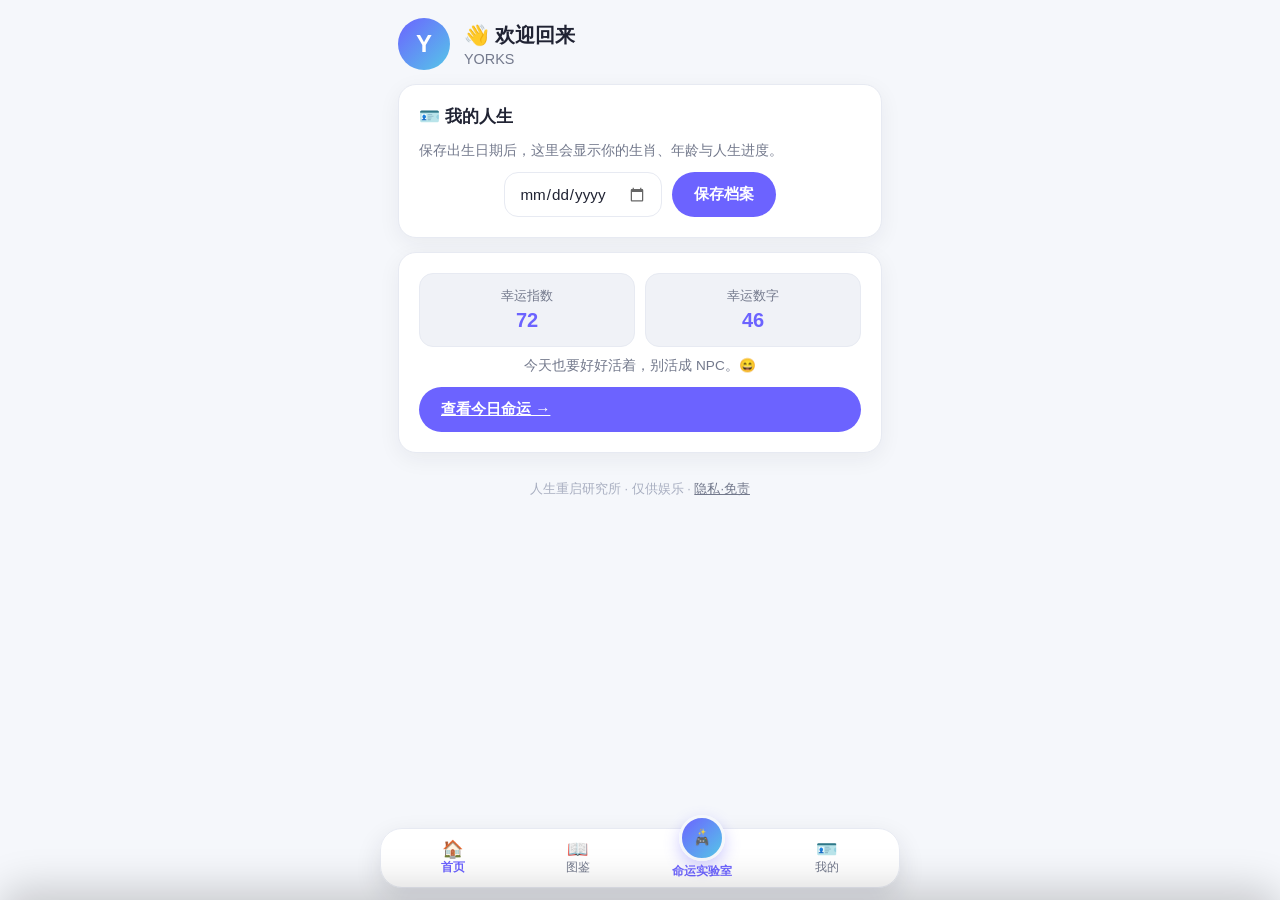
==== commit 4f66b7f4: "命运实验室模块卡片 emoji 换成 SVG 图标" ====
--- a/index.html
+++ b/index.html
@@ -83,12 +83,12 @@
   <div class="sheet" id="sheet">
     <p class="sheet-head">✨ 命运实验室</p>
     <div class="mod-grid">
-      <a class="mod-card" href="life.html"><span class="emoji">🔄</span><h3>人生重开</h3></a>
-      <a class="mod-card" href="fortune.html"><span class="emoji">🔮</span><h3>今日命运</h3></a>
-      <a class="mod-card" href="bazi.html"><span class="emoji">🧧</span><h3>命运排盘</h3></a>
-      <a class="mod-card" href="qian.html"><span class="emoji">🎋</span><h3>命运抽签</h3></a>
-      <a class="mod-card" href="progress.html"><span class="emoji">🪙</span><h3>人生统计</h3></a>
-      <a class="mod-card" href="pixel-town.html"><span class="emoji">🏘️</span><h3>平行世界</h3></a>
+      <a class="mod-card" href="life.html"><svg viewBox="0 0 24 24" fill="none" stroke="currentColor" stroke-width="1.8" stroke-linecap="round" stroke-linejoin="round"><path d="M21 12a9 9 0 11-3-6.7"/><polyline points="21 4 21 9 16 9"/></svg><h3>人生重开</h3></a>
+      <a class="mod-card" href="fortune.html"><svg viewBox="0 0 24 24" fill="none" stroke="currentColor" stroke-width="1.8" stroke-linecap="round" stroke-linejoin="round"><path d="M12 3l1.8 5.2L19 10l-5.2 1.8L12 17l-1.8-5.2L5 10l5.2-1.8z"/></svg><h3>今日命运</h3></a>
+      <a class="mod-card" href="bazi.html"><svg viewBox="0 0 24 24" fill="none" stroke="currentColor" stroke-width="1.8" stroke-linecap="round" stroke-linejoin="round"><path d="M6 3h12l4 6-10 12L2 9z"/><path d="M2 9h20M12 21L8 9l4-6 4 6-4 12"/></svg><h3>命运排盘</h3></a>
+      <a class="mod-card" href="qian.html"><svg viewBox="0 0 24 24" fill="none" stroke="currentColor" stroke-width="1.8" stroke-linecap="round" stroke-linejoin="round"><rect x="8" y="4" width="8" height="16" rx="2"/><path d="M11 8h2M11 12h2M11 16h2"/></svg><h3>命运抽签</h3></a>
+      <a class="mod-card" href="progress.html"><svg viewBox="0 0 24 24" fill="none" stroke="currentColor" stroke-width="1.8" stroke-linecap="round" stroke-linejoin="round"><path d="M3 17l6-6 4 4 8-8"/><path d="M14 7h7v7"/></svg><h3>人生统计</h3></a>
+      <a class="mod-card" href="pixel-town.html"><svg viewBox="0 0 24 24" fill="none" stroke="currentColor" stroke-width="1.8" stroke-linecap="round" stroke-linejoin="round"><path d="M3 21h18"/><path d="M5 21V9l4-3v15M9 21V6l5-3v18M14 21V10l4 2v9"/></svg><h3>平行世界</h3></a>
     </div>
   </div>
 
--- a/css/style.css
+++ b/css/style.css
@@ -25,6 +25,9 @@
   --success: #5BC98A;
   --warning: #F5A623;
   --danger: #F26D6D;
+
+  /* App 宽度：桌面端内容与底部导航同宽居中 */
+  --app-w: 520px;
 
   /* 兼容旧变量（同义映射，避免破坏既有页面） */
   --accent: var(--primary);
@@ -57,7 +60,7 @@
 }
 
 /* ---------- App 壳 ---------- */
-.app { max-width: 480px; margin: 0 auto; padding: 0 18px; }
+.app { max-width: var(--app-w); margin: 0 auto; padding: 0 18px; }
 .app.wide { max-width: 640px; }
 .hidden { display: none !important; }
 
@@ -117,11 +120,14 @@
 
 /* 底部 Tab 栏 */
 .tabbar {
-  position: fixed; left: 0; right: 0; bottom: 0; z-index: 50;
+  position: fixed; left: 0; right: 0; bottom: 12px; z-index: 50;
+  margin: 0 auto; max-width: var(--app-w);
   display: flex; justify-content: space-around; align-items: center;
-  background: rgba(255,255,255,.92); backdrop-filter: blur(8px);
-  border-top: 1px solid var(--border);
-  padding: 8px 0 calc(8px + env(safe-area-inset-bottom));
+  background: rgba(255,255,255,.94); backdrop-filter: blur(8px);
+  border: 1px solid var(--border);
+  border-radius: 22px;
+  box-shadow: 0 10px 26px rgba(32,35,51,.12);
+  padding: 8px 10px calc(8px + env(safe-area-inset-bottom));
 }
 .tabbar a {
   text-decoration: none; color: var(--muted);
@@ -149,6 +155,7 @@
 }
 .mod-card:hover { transform: translateY(-3px); border-color: var(--primary); }
 .mod-card .emoji { font-size: 2em; }
+.mod-card svg { width: 34px; height: 34px; color: var(--primary); }
 .mod-card h3 { font-size: .98em; font-weight: 600; }
 .mod-card p { font-size: .78em; color: var(--muted); }
 
@@ -279,7 +286,7 @@
 footer a { color: var(--muted); }
 
 /* 通用标题（模块页） */
-.container { max-width: 640px; margin: 0 auto; padding: 0 16px; }
+.container { max-width: var(--app-w); margin: 0 auto; padding: 0 16px; }
 h1.title { text-align: center; font-size: 1.6em; font-weight: 700; margin: 14px 0 4px; color: var(--text); }
 .subtitle { text-align: center; color: var(--muted); margin-bottom: 18px; font-size: .9em; }
 .title-grad { background: linear-gradient(92deg, var(--primary), var(--secondary)); -webkit-background-clip: text; background-clip: text; -webkit-text-fill-color: transparent; }
@@ -300,21 +307,21 @@
    4-Tab 底部栏：中间突出的"命运实验室"按钮 + 弹层
    ========================================================== */
 .tabbar .tab-center {
-  position: relative; margin-top: -28px;
+  position: relative; margin-top: -22px;
   display: flex; flex-direction: column; align-items: center; gap: 3px;
   text-decoration: none; color: var(--muted); font-size: .72em; min-width: 72px;
   background: none; border: none; cursor: pointer; font-family: inherit;
 }
 .tabbar .tab-center .cta {
-  width: 56px; height: 56px; border-radius: 50%;
+  width: 46px; height: 46px; border-radius: 50%;
   background: linear-gradient(135deg, var(--primary), var(--secondary));
   display: flex; flex-direction: column; align-items: center; justify-content: center;
-  color: #fff; font-size: 1.25em; font-weight: 800; line-height: 1.1;
-  box-shadow: 0 8px 20px rgba(108,99,255,.35);
+  color: #fff; font-size: .98em; font-weight: 800; line-height: 1.1;
+  box-shadow: 0 6px 16px rgba(108,99,255,.32);
   border: 3px solid var(--bg);
   transition: transform .15s ease;
 }
-.tabbar .tab-center .cta .star { font-size: .6em; line-height: .9; }
+.tabbar .tab-center .cta .star { font-size: .55em; line-height: .9; }
 .tabbar .tab-center:active .cta { transform: scale(.94); }
 .tabbar .tab-center .lbl { color: var(--primary); font-weight: 700; }
 
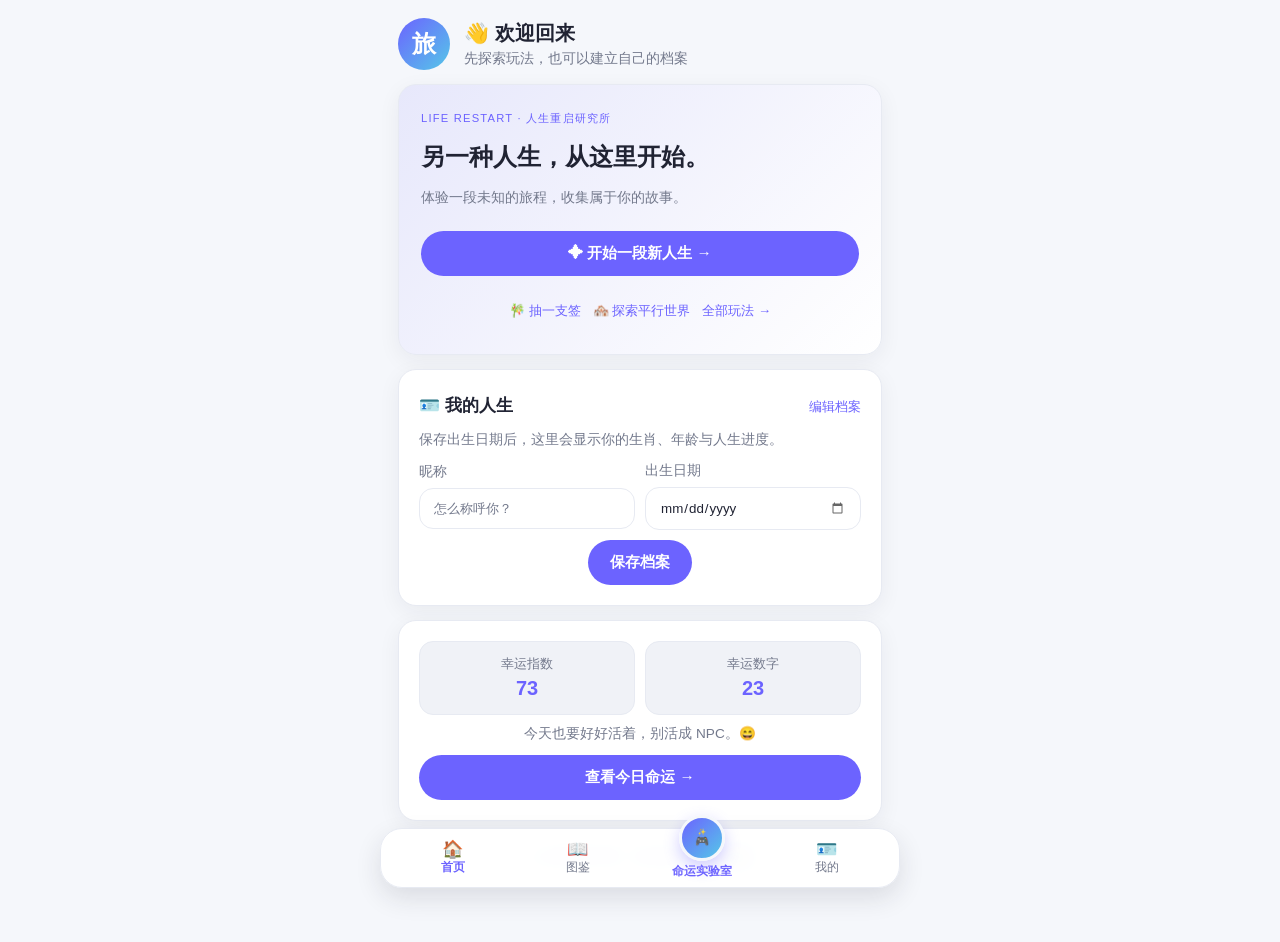
==== commit 75422079: "完善首页入口、共享档案和运势、图鉴详情及手机布局" ====
--- a/index.html
+++ b/index.html
@@ -14,21 +14,29 @@
     <!-- 首页 -->
     <section id="home">
       <header class="greet">
-        <div class="avatar">Y</div>
+        <div class="avatar" id="profileAvatar">✦</div>
         <div class="txt">
           <h1>👋 欢迎回来</h1>
-          <p id="greetSub">YORKS</p>
+          <p id="greetSub">欢迎来到人生重启研究所</p>
         </div>
       </header>
 
+      <div class="card hero-card">
+        <p class="eyebrow">LIFE RESTART · 人生重启研究所</p>
+        <h2>另一种人生，从这里开始。</h2>
+        <p>体验一段未知的旅程，收集属于你的故事。</p>
+        <a class="btn" href="life.html">✦ 开始一段新人生 →</a>
+        <div class="quick-links"><a href="qian.html">🎋 抽一支签</a><a href="pixel-town.html">🏘️ 探索平行世界</a><button onclick="openSheet()">全部玩法 →</button></div>
+      </div>
       <!-- 我的人生 -->
       <div class="card">
-        <h2>🪪 我的人生</h2>
+        <div class="card-heading"><h2>🪪 我的人生</h2><button class="text-button" onclick="editProfile()">编辑档案</button></div>
         <div id="profileBody"></div>
         <div id="profileSetup" class="hidden">
           <p class="muted" style="margin-bottom:12px">保存出生日期后，这里会显示你的生肖、年龄与人生进度。</p>
           <div class="form-row">
-            <input id="pBirth" type="date" aria-label="出生日期">
+            <label>昵称<input id="pName" type="text" maxlength="24" placeholder="怎么称呼你？"></label>
+            <label>出生日期<input id="pBirth" type="date" aria-label="出生日期"></label>
             <button class="btn" onclick="saveProfile()">保存档案</button>
           </div>
         </div>
@@ -55,7 +63,8 @@
     <section id="me" class="hidden">
       <div class="card" style="text-align:center">
         <div class="avatar" style="margin:0 auto; width:64px; height:64px; font-size:2em">🧧</div>
-        <h2 style="margin-top:10px">YORKS</h2>
+        <h2 id="meName" style="margin-top:10px">旅行者</h2>
+        <button class="text-button" onclick="editProfile()">编辑昵称与生日</button>
         <p class="muted" id="meSub" style="margin-bottom:12px">尚未建档</p>
         <div class="progress-track"><div class="progress-fill" id="meFill" style="width:0%"><span class="dot"></span></div></div>
       </div>
@@ -78,17 +87,22 @@
     <footer>人生重启研究所 · 仅供娱乐 · <a href="privacy.html">隐私·免责</a></footer>
   </div>
 
+  <dialog id="collectionDialog" class="collection-dialog" aria-labelledby="collectionTitle" aria-describedby="collectionText">
+    <h2 id="collectionTitle"></h2><p id="collectionText"></p>
+    <a class="btn" id="collectionLink">去探索</a>
+    <form method="dialog"><button class="btn ghost">关闭</button></form>
+  </dialog>
   <!-- 命运实验室弹层 -->
   <div class="sheet-mask" id="sheetMask"></div>
   <div class="sheet" id="sheet">
     <p class="sheet-head">✨ 命运实验室</p>
     <div class="mod-grid">
-      <a class="mod-card" href="life.html"><svg viewBox="0 0 24 24" fill="none" stroke="currentColor" stroke-width="1.8" stroke-linecap="round" stroke-linejoin="round"><path d="M21 12a9 9 0 11-3-6.7"/><polyline points="21 4 21 9 16 9"/></svg><h3>人生重开</h3></a>
-      <a class="mod-card" href="fortune.html"><svg viewBox="0 0 24 24" fill="none" stroke="currentColor" stroke-width="1.8" stroke-linecap="round" stroke-linejoin="round"><path d="M12 3l1.8 5.2L19 10l-5.2 1.8L12 17l-1.8-5.2L5 10l5.2-1.8z"/></svg><h3>今日命运</h3></a>
-      <a class="mod-card" href="bazi.html"><svg viewBox="0 0 24 24" fill="none" stroke="currentColor" stroke-width="1.8" stroke-linecap="round" stroke-linejoin="round"><path d="M6 3h12l4 6-10 12L2 9z"/><path d="M2 9h20M12 21L8 9l4-6 4 6-4 12"/></svg><h3>命运排盘</h3></a>
-      <a class="mod-card" href="qian.html"><svg viewBox="0 0 24 24" fill="none" stroke="currentColor" stroke-width="1.8" stroke-linecap="round" stroke-linejoin="round"><rect x="8" y="4" width="8" height="16" rx="2"/><path d="M11 8h2M11 12h2M11 16h2"/></svg><h3>命运抽签</h3></a>
-      <a class="mod-card" href="progress.html"><svg viewBox="0 0 24 24" fill="none" stroke="currentColor" stroke-width="1.8" stroke-linecap="round" stroke-linejoin="round"><path d="M3 17l6-6 4 4 8-8"/><path d="M14 7h7v7"/></svg><h3>人生统计</h3></a>
-      <a class="mod-card" href="pixel-town.html"><svg viewBox="0 0 24 24" fill="none" stroke="currentColor" stroke-width="1.8" stroke-linecap="round" stroke-linejoin="round"><path d="M3 21h18"/><path d="M5 21V9l4-3v15M9 21V6l5-3v18M14 21V10l4 2v9"/></svg><h3>平行世界</h3></a>
+      <a class="mod-card" href="life.html"><svg width="34" height="34" viewBox="0 0 24 24" fill="none" stroke="currentColor" stroke-width="1.8" stroke-linecap="round" stroke-linejoin="round" style="color:var(--primary)"><path d="M21 12a9 9 0 11-3-6.7"/><polyline points="21 4 21 9 16 9"/></svg><h3>人生重开</h3></a>
+      <a class="mod-card" href="fortune.html"><svg width="34" height="34" viewBox="0 0 24 24" fill="none" stroke="currentColor" stroke-width="1.8" stroke-linecap="round" stroke-linejoin="round" style="color:var(--primary)"><path d="M12 3l1.8 5.2L19 10l-5.2 1.8L12 17l-1.8-5.2L5 10l5.2-1.8z"/></svg><h3>今日命运</h3></a>
+      <a class="mod-card" href="bazi.html"><svg width="34" height="34" viewBox="0 0 24 24" fill="none" stroke="currentColor" stroke-width="1.8" stroke-linecap="round" stroke-linejoin="round" style="color:var(--primary)"><path d="M6 3h12l4 6-10 12L2 9z"/><path d="M2 9h20M12 21L8 9l4-6 4 6-4 12"/></svg><h3>命运排盘</h3></a>
+      <a class="mod-card" href="qian.html"><svg width="34" height="34" viewBox="0 0 24 24" fill="none" stroke="currentColor" stroke-width="1.8" stroke-linecap="round" stroke-linejoin="round" style="color:var(--primary)"><rect x="8" y="4" width="8" height="16" rx="2"/><path d="M11 8h2M11 12h2M11 16h2"/></svg><h3>命运抽签</h3></a>
+      <a class="mod-card" href="progress.html"><svg width="34" height="34" viewBox="0 0 24 24" fill="none" stroke="currentColor" stroke-width="1.8" stroke-linecap="round" stroke-linejoin="round" style="color:var(--primary)"><path d="M3 17l6-6 4 4 8-8"/><path d="M14 7h7v7"/></svg><h3>人生统计</h3></a>
+      <a class="mod-card" href="pixel-town.html"><svg width="34" height="34" viewBox="0 0 24 24" fill="none" stroke="currentColor" stroke-width="1.8" stroke-linecap="round" stroke-linejoin="round" style="color:var(--primary)"><path d="M3 21h18"/><path d="M5 21V9l4-3v15M9 21V6l5-3v18M14 21V10l4 2v9"/></svg><h3>平行世界</h3></a>
     </div>
   </div>
 
@@ -102,21 +116,13 @@
 
   <script src="js/lunar.js"></script>
   <script src="js/store.js"></script>
+  <script src="js/profile.js"></script>
+  <script src="js/fortune.js"></script>
+  <script src="js/qian-data.js"></script>
   <script src="js/sfx.js"></script>
   <script src="js/ui.js"></script>
   <script>
   const PROFILE_KEY = 'profile';
-
-  function rng(seed) {
-    return function () {
-      seed |= 0; seed = (seed + 0x6D2B79F5) | 0;
-      let t = Math.imul(seed ^ (seed >>> 15), 1 | seed);
-      t = (t + Math.imul(t ^ (t >>> 7), 61 | t)) ^ t;
-      return ((t ^ (t >>> 14)) >>> 0) / 4294967296;
-    };
-  }
-  function todayStr() { const d = new Date(); return d.getFullYear() + '-' + (d.getMonth() + 1) + '-' + d.getDate(); }
-  function hashStr(s) { let h = 1779033703; for (let i = 0; i < s.length; i++) { h = Math.imul(h ^ s.charCodeAt(i), 3432918353); h = (h << 13) | (h >>> 19); } return h >>> 0; }
 
   // ---------- 图鉴数据 ----------
   const QIAN_TITLES = ['春风得意马蹄疾','山重水复疑无路','会当凌绝顶','好雨知时节','随风潜入夜','海内存知己','欲穷千里目','采菊东篱下','不识庐山真面目','拔剑四顾心茫然','抽刀断水水更流','欲渡黄河冰塞川'];
@@ -126,20 +132,39 @@
   const TOTAL_TJ = QIAN_TITLES.length + LIFE_ACH.length + ZODIACS.length;
 
   // ---------- 档案 ----------
-  function saveProfile() { const v = document.getElementById('pBirth').value; if (!v) { showToast('请选择出生日期'); return; } Store.set(PROFILE_KEY, v); playSfx('good'); renderAll(); showToast('档案已保存'); }
+  function editProfile() {
+    setTab('home');
+    document.getElementById('profileSetup').classList.remove('hidden');
+    document.getElementById('pBirth').value = Profile.birth();
+    document.getElementById('pName').value = Profile.name();
+    document.getElementById('pName').focus();
+  }
+  function saveProfile() {
+    const v = document.getElementById('pBirth').value;
+    if (!Profile.validBirth(v)) { showToast('请选择 1900 年 1 月 31 日至今天的出生日期'); return; }
+    const name = document.getElementById('pName').value.trim().slice(0, 24);
+    Store.set(PROFILE_KEY, v);
+    Store.set('profile_name', name);
+    const fortune = Profile.fortuneInput();
+    Store.set('fortune_input', { name, zodiac: fortune.zodiac });
+    playSfx('good'); renderAll(); showToast('档案已保存');
+  }
   function profileData(v) {
     const parts = v.split('-'); const y = +parts[0], m = +parts[1], d = +parts[2];
     const lun = window.lunar.lunarDate(y, m, d);
     const birth = new Date(y, m - 1, d), now = new Date();
     const ageDays = Math.floor((now - birth) / 86400000);
-    const age = Math.floor(ageDays / 365.25);
+    const age = now.getFullYear() - y - ((now.getMonth() + 1 < m || (now.getMonth() + 1 === m && now.getDate() < d)) ? 1 : 0);
     const pct = Math.min(100, ageDays / (80 * 365.25) * 100);
     return { y, m, d, lun, ageDays, age, pct };
   }
 
   // ---------- 渲染 ----------
   function renderAll() {
-    const v = Store.get(PROFILE_KEY, null);
+    const v = Profile.birth();
+    const nickname = Profile.name() || '旅行者';
+    document.getElementById('meName').textContent = nickname;
+    document.getElementById('profileAvatar').textContent = Array.from(nickname)[0];
     const q = Store.get('tujian_qian', []);
     const lf = Store.get('tujian_life', []);
     const zd = Store.get('tujian_zodiac', []);
@@ -148,10 +173,10 @@
     // 问候 + 我的人生
     const body = document.getElementById('profileBody');
     const setup = document.getElementById('profileSetup');
-    let greetSub = 'YORKS';
+    let greetSub = nickname;
     if (v) {
       const p = profileData(v);
-      greetSub = 'YORKS · 今天是你人生的第 ' + p.ageDays.toLocaleString() + ' 天';
+      greetSub = nickname + ' · 今天是你人生的第 ' + p.ageDays.toLocaleString() + ' 天';
       body.innerHTML =
         '<div class="pmetrics">' +
           '<div class="pm"><div class="k">🐉 生肖</div><div class="v">' + p.lun.zodiac + '</div></div>' +
@@ -159,13 +184,13 @@
           '<div class="pm"><div class="k">🗓 天数</div><div class="v">' + p.ageDays.toLocaleString() + '</div></div>' +
         '</div>' +
         '<div class="progress-track"><div class="progress-fill" style="width:' + p.pct.toFixed(1) + '%"><span class="dot"></span></div></div>' +
-        '<div style="text-align:center; color:var(--muted); font-size:.92em; margin-top:6px">人生进度 <b style="color:var(--primary)">' + p.pct.toFixed(1) + '%</b></div>';
+        '<div style="text-align:center; color:var(--muted); font-size:.92em; margin-top:6px">人生进度（按 80 岁体验） <b style="color:var(--primary)">' + p.pct.toFixed(1) + '%</b></div>';
       setup.classList.add('hidden');
       // 我的页
       document.getElementById('meSub').textContent = '人生运行 ' + p.ageDays.toLocaleString() + ' 天 · 进度 ' + p.pct.toFixed(1) + '%';
       document.getElementById('meFill').style.width = p.pct.toFixed(1) + '%';
     } else {
-      greetSub = 'YORKS';
+      greetSub = '先探索玩法，也可以建立自己的档案';
       body.innerHTML = '';
       setup.classList.remove('hidden');
       document.getElementById('meSub').textContent = '尚未建档';
@@ -174,10 +199,10 @@
     document.getElementById('greetSub').textContent = greetSub;
 
     // 今日命运
-    const seed = hashStr(todayStr() + '|' + (v || 'guest'));
-    const rand = rng(seed);
-    document.getElementById('luckIdx').textContent = Math.floor(rand() * 40) + 60;
-    document.getElementById('luckNum').textContent = Math.floor(rand() * 99) + 1;
+    const input = Profile.fortuneInput();
+    const daily = DailyFortune.generate(input.name, input.zodiac);
+    document.getElementById('luckIdx').textContent = daily.total;
+    document.getElementById('luckNum').textContent = daily.num;
 
     // 我的数据
     const got = q.length + lf.length + zd.length;
@@ -195,24 +220,46 @@
     html += '<div class="tujian-cat">🎋 签文图鉴 ' + q.length + '/' + QIAN_TITLES.length + '</div><div class="tujian-grid">';
     QIAN_TITLES.forEach((t, i) => {
       const own = q.indexOf(i) >= 0;
-      html += '<div class="tj-item' + (own ? '' : ' locked') + '"><span class="ic">' + (own ? '🎋' : '🔒') + '</span>' + (own ? '第' + (i + 1) + '签' : '???') + '</div>';
+      html += '<button type="button" data-kind="qian" data-index="' + i + '" class="tj-item' + (own ? '' : ' locked') + '"><span class="ic">' + (own ? '🎋' : '🔒') + '</span>' + (own ? '第' + (i + 1) + '签' : '待发现') + '</button>';
     });
     html += '</div>';
     html += '<div class="tujian-cat">🏆 人生成就 ' + lf.length + '/' + LIFE_ACH.length + '</div><div class="tujian-grid">';
-    LIFE_ACH.forEach(a => {
+    LIFE_ACH.forEach((a, i) => {
       const own = lf.indexOf(a) >= 0;
       const parts = a.split(' ');
-      html += '<div class="tj-item' + (own ? '' : ' locked') + '"><span class="ic">' + (own ? parts[0] : '🔒') + '</span>' + (own ? parts[1] : '???') + '</div>';
+      html += '<button type="button" data-kind="life" data-index="' + i + '" class="tj-item' + (own ? '' : ' locked') + '"><span class="ic">' + (own ? parts[0] : '🔒') + '</span>' + (own ? parts[1] : '待发现') + '</button>';
     });
     html += '</div>';
     html += '<div class="tujian-cat">🐉 生肖图鉴 ' + zd.length + '/' + ZODIACS.length + '</div><div class="tujian-grid">';
     ZODIACS.forEach((z, i) => {
       const own = zd.indexOf(z) >= 0;
-      html += '<div class="tj-item' + (own ? '' : ' locked') + '"><span class="ic">' + (own ? ZODIAC_EMOJI[i] : '🔒') + '</span>' + (own ? z : '???') + '</div>';
+      html += '<button type="button" data-kind="zodiac" data-index="' + i + '" class="tj-item' + (own ? '' : ' locked') + '"><span class="ic">' + (own ? ZODIAC_EMOJI[i] : '🔒') + '</span>' + (own ? z : '待发现') + '</button>';
     });
     html += '</div>';
     document.getElementById('tujianBox').innerHTML = html;
   }
+
+  const ACH_HINTS = ['结局颜值达到 80', '结局智力达到 80', '结局体质达到 80', '结局财富达到 150', '结局财富不高于 20', '结局财富不高于 0', '结局幸福达到 100', '结局体质不高于 30', '完成一局且没有获得其他成就'];
+  document.getElementById('tujianBox').addEventListener('click', event => {
+    const item = event.target.closest('button[data-kind]');
+    if (!item) return;
+    const i = Number(item.dataset.index), kind = item.dataset.kind;
+    let title, text, link;
+    if (kind === 'qian') {
+      const own = Store.get('tujian_qian', []).includes(i);
+      title = own ? '第 ' + (i + 1) + ' 签 · ' + QIAN[i].level : '尚未发现的签文';
+      text = own ? QIAN[i].poem + '\n\n' + QIAN[i].note : '去命运抽签摇一支签，收集新的签文。';
+      link = 'qian.html';
+    } else if (kind === 'life') {
+      title = LIFE_ACH[i]; text = '解锁条件：' + ACH_HINTS[i] + '。'; link = 'life.html';
+    } else {
+      title = ZODIAC_EMOJI[i] + ' ' + ZODIACS[i]; text = '在命运排盘中体验这一生肖的生日，即可收集。'; link = 'bazi.html';
+    }
+    document.getElementById('collectionTitle').textContent = title;
+    document.getElementById('collectionText').textContent = text;
+    document.getElementById('collectionLink').href = link;
+    document.getElementById('collectionDialog').showModal();
+  });
 
   // ---------- Tab / 弹层 ----------
   function setTab(name) {
@@ -259,6 +306,11 @@
     document.getElementById('swTheme').classList.toggle('on', !dark);
   }
 
+  Profile.bindBirthday(document.getElementById('pBirth'));
+  document.getElementById('pName').value = Profile.name();
+  window.addEventListener('pageshow', renderAll);
+  window.addEventListener('hashchange', applyHash);
+  document.addEventListener('keydown', event => { if (event.key === 'Escape') closeSheet(); });
   initSwitches();
   applyHash();
   renderAll();
--- a/css/style.css
+++ b/css/style.css
@@ -162,6 +162,8 @@
 /* ---------- 按钮 ---------- */
 .btn-row { display: flex; gap: 10px; justify-content: center; flex-wrap: wrap; margin-top: 16px; }
 .btn {
+  text-decoration: none;
+  text-align: center;
   display: inline-block; border: none; cursor: pointer;
   font-size: .95em; font-weight: 600; font-family: inherit;
   padding: 12px 22px; border-radius: 999px;
@@ -379,3 +381,36 @@
 [data-theme="dark"] .switch::after { background: #e6edf5; }
 [data-theme="dark"] .tj-item.locked { color: #5f7089; }
 [data-theme="dark"] .sheet-mask { background: rgba(0,0,0,.55); }
+
+/* A clear first visit, editable profile and browsable collection. */
+.hero-card { background: linear-gradient(135deg, var(--accent-soft), var(--surface)); padding: 26px 22px; }
+.hero-card .eyebrow { color: var(--primary); font-size: .7em; letter-spacing: 1.2px; margin-bottom: 14px; }
+.hero-card h2 { font-size: 1.5em; line-height: 1.45; margin-bottom: 10px; }
+.hero-card > p:not(.eyebrow) { color: var(--muted); font-size: .9em; line-height: 1.8; }
+.hero-card > .btn { margin-top: 20px; display: block; }
+.quick-links { display: flex; justify-content: center; gap: 12px; flex-wrap: wrap; margin-top: 18px; }
+.quick-links a, .quick-links button, .text-button { color: var(--primary); font: inherit; font-size: .82em; text-decoration: none; border: 0; background: none; cursor: pointer; padding: 8px 0; }
+.card-heading { display: flex; align-items: baseline; justify-content: space-between; gap: 10px; }
+.pmetrics { grid-template-columns: repeat(3, minmax(0, 1fr)); gap: 8px; }
+.pmetrics .pm { min-width: 0; padding: 14px 6px; }
+.pmetrics .v { font-size: 1.12em; overflow-wrap: anywhere; }
+.form-row label { display: flex; flex-direction: column; gap: 7px; color: var(--muted); font-size: .88em; flex: 1 1 160px; min-width: 0; }
+.form-row input, .form-row select { max-width: 100%; min-width: 0; }
+.form-row label input { width: 100%; }
+.tj-item { font-family: inherit; cursor: pointer; min-height: 84px; }
+.tj-item:hover { border-color: var(--primary); }
+.collection-dialog { margin: auto; width: min(420px, calc(100% - 32px)); padding: 26px; background: var(--surface); color: var(--text); border: 1px solid var(--border); border-radius: 22px; }
+.collection-dialog::backdrop { background: rgba(20,24,40,.55); }
+.collection-dialog h2 { font-size: 1.2em; }
+.collection-dialog p { white-space: pre-line; line-height: 1.9; margin: 18px 0 24px; }
+.collection-dialog form { display: inline-block; margin-left: 8px; }
+.frow { flex-wrap: wrap; }
+#fortuneMode { margin-top: 14px; }
+.sheet { max-height: 85dvh; overflow-y: auto; visibility: hidden; }
+.sheet.show { visibility: visible; }
+@media (min-width: 600px) { .sheet { max-width: 540px; margin: auto; } }
+@media (max-width: 360px) {
+  .tabbar a, .tabbar .tab-center { min-width: 0; flex: 1; }
+  .hero-card { padding: 22px 16px; }
+  .hero-card h2 { font-size: 1.3em; }
+}
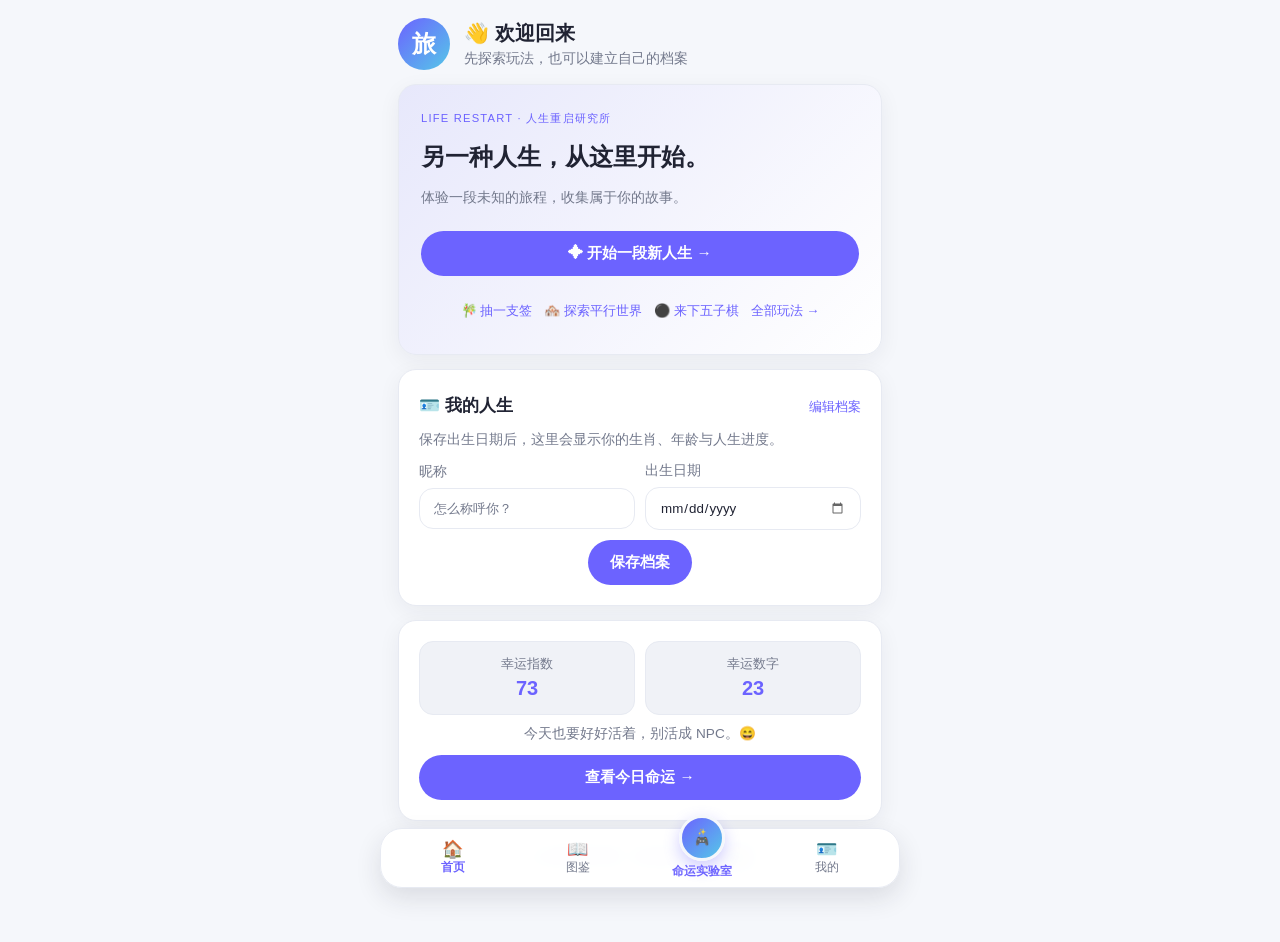
==== commit 14ca5407: "新增五子棋对弈、自动续局与战绩成就" ====
--- a/index.html
+++ b/index.html
@@ -4,7 +4,7 @@
   <meta charset="UTF-8">
   <meta name="viewport" content="width=device-width, initial-scale=1.0, viewport-fit=cover">
   <title>人生重启研究所 · Life Restart</title>
-  <meta name="description" content="人生重启研究所：一个可爱又神秘的人生模拟 App。人生重开、今日命运、命运排盘、命运抽签、人生统计、平行世界。仅供娱乐。">
+  <meta name="description" content="人生重启研究所：一个可爱又神秘的人生模拟 App。人生重开、今日命运、命运排盘、命运抽签、人生统计、平行世界、五子棋。仅供娱乐。">
   <link rel="icon" type="image/svg+xml" href="favicon.svg">
   <link rel="stylesheet" href="css/style.css">
 </head>
@@ -26,7 +26,7 @@
         <h2>另一种人生，从这里开始。</h2>
         <p>体验一段未知的旅程，收集属于你的故事。</p>
         <a class="btn" href="life.html">✦ 开始一段新人生 →</a>
-        <div class="quick-links"><a href="qian.html">🎋 抽一支签</a><a href="pixel-town.html">🏘️ 探索平行世界</a><button onclick="openSheet()">全部玩法 →</button></div>
+        <div class="quick-links"><a href="qian.html">🎋 抽一支签</a><a href="pixel-town.html">🏘️ 探索平行世界</a><a href="gomoku.html">⚫ 来下五子棋</a><button onclick="openSheet()">全部玩法 →</button></div>
       </div>
       <!-- 我的人生 -->
       <div class="card">
@@ -97,6 +97,7 @@
   <div class="sheet" id="sheet">
     <p class="sheet-head">✨ 命运实验室</p>
     <div class="mod-grid">
+      <a class="mod-card" href="gomoku.html"><svg width="34" height="34" viewBox="0 0 24 24" fill="none" stroke="currentColor" stroke-width="1.8" aria-hidden="true"><path d="M4 4h16v16H4zM4 12h16M12 4v16"/><circle cx="8" cy="8" r="2.4" fill="currentColor"/><circle cx="16" cy="16" r="2.4" fill="var(--surface)"/></svg><h3>命运棋局</h3><p>五子棋 · 人机 / 双人</p></a>
       <a class="mod-card" href="life.html"><svg width="34" height="34" viewBox="0 0 24 24" fill="none" stroke="currentColor" stroke-width="1.8" stroke-linecap="round" stroke-linejoin="round" style="color:var(--primary)"><path d="M21 12a9 9 0 11-3-6.7"/><polyline points="21 4 21 9 16 9"/></svg><h3>人生重开</h3></a>
       <a class="mod-card" href="fortune.html"><svg width="34" height="34" viewBox="0 0 24 24" fill="none" stroke="currentColor" stroke-width="1.8" stroke-linecap="round" stroke-linejoin="round" style="color:var(--primary)"><path d="M12 3l1.8 5.2L19 10l-5.2 1.8L12 17l-1.8-5.2L5 10l5.2-1.8z"/></svg><h3>今日命运</h3></a>
       <a class="mod-card" href="bazi.html"><svg width="34" height="34" viewBox="0 0 24 24" fill="none" stroke="currentColor" stroke-width="1.8" stroke-linecap="round" stroke-linejoin="round" style="color:var(--primary)"><path d="M6 3h12l4 6-10 12L2 9z"/><path d="M2 9h20M12 21L8 9l4-6 4 6-4 12"/></svg><h3>命运排盘</h3></a>
@@ -119,6 +120,7 @@
   <script src="js/profile.js"></script>
   <script src="js/fortune.js"></script>
   <script src="js/qian-data.js"></script>
+  <script src="js/gomoku-engine.js"></script>
   <script src="js/sfx.js"></script>
   <script src="js/ui.js"></script>
   <script>
@@ -129,7 +131,8 @@
   const LIFE_ACH = ['📸 颜值担当','🧠 智慧担当','🏃 铁人三项','💰 财务自由','😅 月光族','📉 破产专家','😄 人生赢家','🫙 玻璃人','🙂 普通路人'];
   const ZODIACS = ['鼠','牛','虎','兔','龙','蛇','马','羊','猴','鸡','狗','猪'];
   const ZODIAC_EMOJI = ['🐭','🐮','🐯','🐰','🐉','🐍','🐴','🐑','🐵','🐔','🐶','🐷'];
-  const TOTAL_TJ = QIAN_TITLES.length + LIFE_ACH.length + ZODIACS.length;
+  const TOTAL_TJ = QIAN_TITLES.length + LIFE_ACH.length + ZODIACS.length + Gomoku.achievements.length;
+  function chessStats() { return Gomoku.stats((Store.get('gomoku_v1', {}) || {}).stats); }
 
   // ---------- 档案 ----------
   function editProfile() {
@@ -205,18 +208,23 @@
     document.getElementById('luckNum').textContent = daily.num;
 
     // 我的数据
-    const got = q.length + lf.length + zd.length;
+    const chess = chessStats();
+    const chessGot = Gomoku.unlocked(chess).length;
+    const got = q.length + lf.length + zd.length + chessGot;
     document.getElementById('myStats').innerHTML =
-      '<div class="pm"><div class="k">🏆 成就</div><div class="v">' + lf.length + '/' + LIFE_ACH.length + '</div></div>' +
+      '<div class="pm"><div class="k">🏆 成就</div><div class="v">' + (lf.length + chessGot) + '/' + (LIFE_ACH.length + Gomoku.achievements.length) + '</div></div>' +
       '<div class="pm"><div class="k">📖 图鉴</div><div class="v">' + got + '/' + TOTAL_TJ + '</div></div>' +
       '<div class="pm"><div class="k">🔄 重开次数</div><div class="v">' + (st.count || 0) + '</div></div>' +
-      '<div class="pm"><div class="k">⭐ 最高评级</div><div class="v">' + (st.best || '—') + '</div></div>';
+      '<div class="pm"><div class="k">⭐ 最高评级</div><div class="v">' + (st.best || '—') + '</div></div>' +
+      '<div class="pm"><div class="k">⚫ 棋局胜场</div><div class="v">' + chess.wins + '</div></div>' +
+      '<div class="pm"><div class="k">🔥 最佳连胜</div><div class="v">' + chess.bestStreak + '</div></div>';
 
     renderTujian(q, lf, zd);
   }
 
   function renderTujian(q, lf, zd) {
-    let html = '<p class="muted" style="margin-bottom:14px">已收集 ' + (q.length + lf.length + zd.length) + ' / ' + TOTAL_TJ + '</p>';
+    const chessOwned = Gomoku.unlocked(chessStats());
+    let html = '<p class="muted" style="margin-bottom:14px">已收集 ' + (q.length + lf.length + zd.length + chessOwned.length) + ' / ' + TOTAL_TJ + '</p>';
     html += '<div class="tujian-cat">🎋 签文图鉴 ' + q.length + '/' + QIAN_TITLES.length + '</div><div class="tujian-grid">';
     QIAN_TITLES.forEach((t, i) => {
       const own = q.indexOf(i) >= 0;
@@ -236,6 +244,12 @@
       html += '<button type="button" data-kind="zodiac" data-index="' + i + '" class="tj-item' + (own ? '' : ' locked') + '"><span class="ic">' + (own ? ZODIAC_EMOJI[i] : '🔒') + '</span>' + (own ? z : '待发现') + '</button>';
     });
     html += '</div>';
+    html += '<div class="tujian-cat">⚫ 棋局成就 ' + chessOwned.length + '/' + Gomoku.achievements.length + '</div><div class="tujian-grid">';
+    Gomoku.achievements.forEach((a, i) => {
+      const own = chessOwned.includes(a.id);
+      html += '<button type="button" data-kind="chess" data-index="' + i + '" class="tj-item' + (own ? '' : ' locked') + '"><span class="ic">' + (own ? a.icon : '🔒') + '</span>' + a.name + '</button>';
+    });
+    html += '</div>';
     document.getElementById('tujianBox').innerHTML = html;
   }
 
@@ -250,6 +264,9 @@
       title = own ? '第 ' + (i + 1) + ' 签 · ' + QIAN[i].level : '尚未发现的签文';
       text = own ? QIAN[i].poem + '\n\n' + QIAN[i].note : '去命运抽签摇一支签，收集新的签文。';
       link = 'qian.html';
+    } else if (kind === 'chess') {
+      const achievement = Gomoku.achievements[i];
+      title = achievement.icon + ' ' + achievement.name; text = achievement.hint; link = 'gomoku.html';
     } else if (kind === 'life') {
       title = LIFE_ACH[i]; text = '解锁条件：' + ACH_HINTS[i] + '。'; link = 'life.html';
     } else {
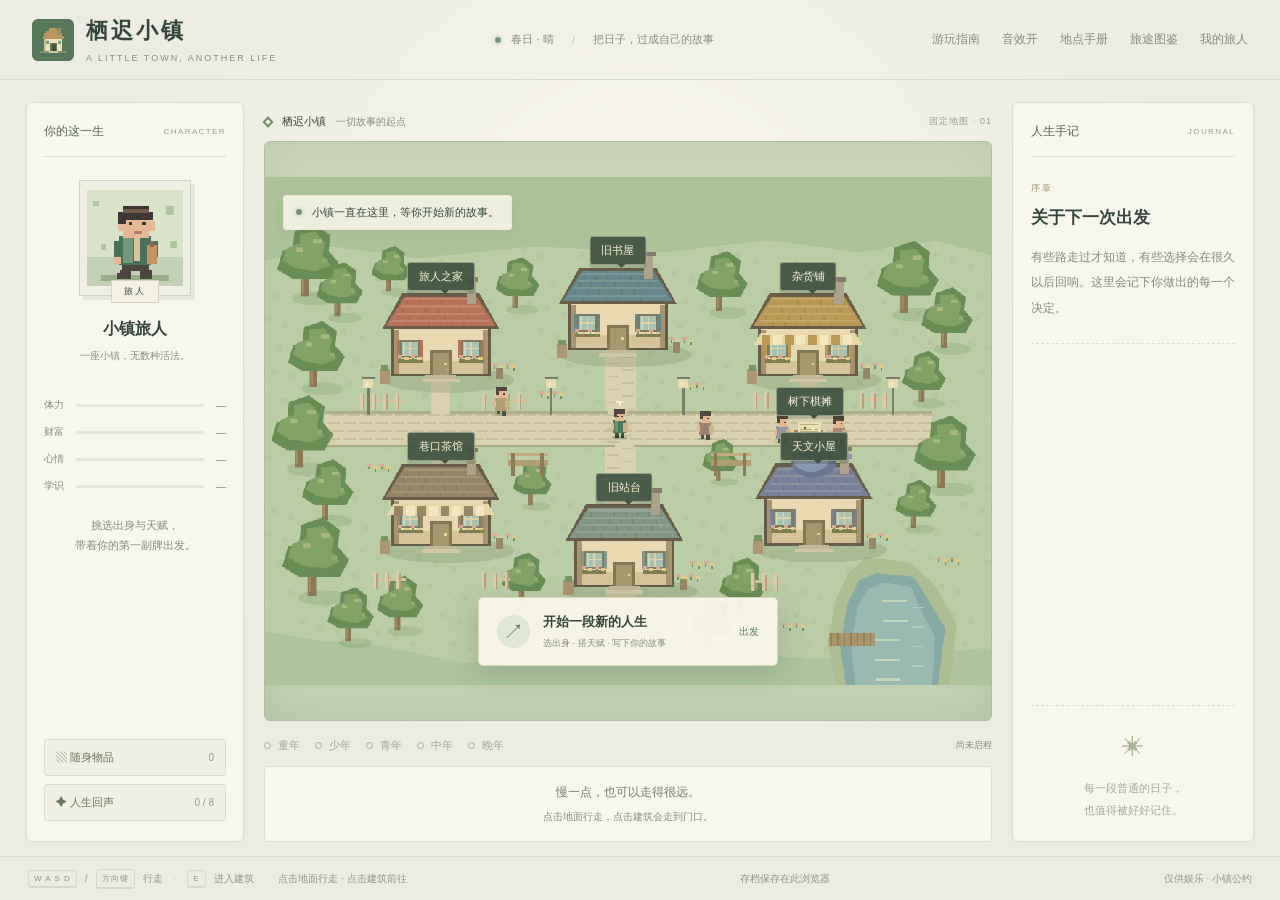
==== commit 743d1506: "重构栖迟小镇桌面肉鸽界面，统一活动并加入角色探索与载入" ====
--- a/index.html
+++ b/index.html
@@ -1,337 +1,16 @@
 <!DOCTYPE html>
 <html lang="zh-CN">
 <head>
-  <meta charset="UTF-8">
-  <meta name="viewport" content="width=device-width, initial-scale=1.0, viewport-fit=cover">
-  <title>人生重启研究所 · Life Restart</title>
-  <meta name="description" content="人生重启研究所：一个可爱又神秘的人生模拟 App。人生重开、今日命运、命运排盘、命运抽签、人生统计、平行世界、五子棋。仅供娱乐。">
-  <link rel="icon" type="image/svg+xml" href="favicon.svg">
-  <link rel="stylesheet" href="css/style.css">
+<meta charset="UTF-8"><meta name="viewport" content="width=device-width, initial-scale=1.0">
+<title>栖迟小镇 · 人生重启研究所</title>
+<meta name="description" content="一座固定的小镇，无数种人生。桌面浏览器里的生活肉鸽：选择出身与天赋，探索建筑，书写自己的故事。">
+<link rel="icon" type="image/svg+xml" href="favicon.svg?v=12"><meta name="theme-color" content="#55785b"><link rel="stylesheet" href="css/game-loading.css"><link rel="stylesheet" href="css/game-desktop.css">
+
 </head>
 <body>
-  <div class="app">
-
-    <!-- 首页 -->
-    <section id="home">
-      <header class="greet">
-        <div class="avatar" id="profileAvatar">✦</div>
-        <div class="txt">
-          <h1>👋 欢迎回来</h1>
-          <p id="greetSub">欢迎来到人生重启研究所</p>
-        </div>
-      </header>
-
-      <div class="card hero-card">
-        <p class="eyebrow">LIFE RESTART · 人生重启研究所</p>
-        <h2>另一种人生，从这里开始。</h2>
-        <p>体验一段未知的旅程，收集属于你的故事。</p>
-        <a class="btn" href="life.html">✦ 开始一段新人生 →</a>
-        <div class="quick-links"><a href="qian.html">🎋 抽一支签</a><a href="pixel-town.html">🏘️ 探索平行世界</a><a href="gomoku.html">⚫ 来下五子棋</a><button onclick="openSheet()">全部玩法 →</button></div>
-      </div>
-      <!-- 我的人生 -->
-      <div class="card">
-        <div class="card-heading"><h2>🪪 我的人生</h2><button class="text-button" onclick="editProfile()">编辑档案</button></div>
-        <div id="profileBody"></div>
-        <div id="profileSetup" class="hidden">
-          <p class="muted" style="margin-bottom:12px">保存出生日期后，这里会显示你的生肖、年龄与人生进度。</p>
-          <div class="form-row">
-            <label>昵称<input id="pName" type="text" maxlength="24" placeholder="怎么称呼你？"></label>
-            <label>出生日期<input id="pBirth" type="date" aria-label="出生日期"></label>
-            <button class="btn" onclick="saveProfile()">保存档案</button>
-          </div>
-        </div>
-      </div>
-
-      <!-- 今日命运 -->
-      <div class="card">
-        <div class="luck-row">
-          <div class="pm"><div class="k">幸运指数</div><div class="v" id="luckIdx">--</div></div>
-          <div class="pm"><div class="k">幸运数字</div><div class="v" id="luckNum">--</div></div>
-        </div>
-        <p class="muted" style="margin-top:10px; text-align:center">今天也要好好活着，别活成 NPC。😄</p>
-        <a class="btn gold" style="width:100%; margin-top:12px" href="fortune.html">查看今日命运 →</a>
-      </div>
-    </section>
-
-    <!-- 图鉴 -->
-    <section id="tujian" class="hidden">
-      <p class="section-title">命运图鉴</p>
-      <div class="card"><div id="tujianBox"></div></div>
-    </section>
-
-    <!-- 我的 -->
-    <section id="me" class="hidden">
-      <div class="card" style="text-align:center">
-        <div class="avatar" style="margin:0 auto; width:64px; height:64px; font-size:2em">🧧</div>
-        <h2 id="meName" style="margin-top:10px">旅行者</h2>
-        <button class="text-button" onclick="editProfile()">编辑昵称与生日</button>
-        <p class="muted" id="meSub" style="margin-bottom:12px">尚未建档</p>
-        <div class="progress-track"><div class="progress-fill" id="meFill" style="width:0%"><span class="dot"></span></div></div>
-      </div>
-
-      <div class="card">
-        <h2>📊 我的数据</h2>
-        <div class="mystats" id="myStats"></div>
-      </div>
-
-      <div class="card">
-        <h2>⚙️ 设置</h2>
-        <div class="set-list">
-          <div class="set-row"><span class="l">🔊 音效</span><button class="switch" id="swSfx" onclick="toggleSfx()" aria-label="音效开关"></button></div>
-          <div class="set-row"><span class="l">🌙 深色模式</span><button class="switch" id="swTheme" onclick="toggleTheme()" aria-label="深色模式开关"></button></div>
-          <div class="set-row"><span class="l">ℹ️ 关于</span><a href="privacy.html" class="muted">隐私 · 免责 →</a></div>
-        </div>
-      </div>
-    </section>
-
-    <footer>人生重启研究所 · 仅供娱乐 · <a href="privacy.html">隐私·免责</a></footer>
-  </div>
-
-  <dialog id="collectionDialog" class="collection-dialog" aria-labelledby="collectionTitle" aria-describedby="collectionText">
-    <h2 id="collectionTitle"></h2><p id="collectionText"></p>
-    <a class="btn" id="collectionLink">去探索</a>
-    <form method="dialog"><button class="btn ghost">关闭</button></form>
-  </dialog>
-  <!-- 命运实验室弹层 -->
-  <div class="sheet-mask" id="sheetMask"></div>
-  <div class="sheet" id="sheet">
-    <p class="sheet-head">✨ 命运实验室</p>
-    <div class="mod-grid">
-      <a class="mod-card" href="gomoku.html"><svg width="34" height="34" viewBox="0 0 24 24" fill="none" stroke="currentColor" stroke-width="1.8" aria-hidden="true"><path d="M4 4h16v16H4zM4 12h16M12 4v16"/><circle cx="8" cy="8" r="2.4" fill="currentColor"/><circle cx="16" cy="16" r="2.4" fill="var(--surface)"/></svg><h3>命运棋局</h3><p>五子棋 · 人机 / 双人</p></a>
-      <a class="mod-card" href="life.html"><svg width="34" height="34" viewBox="0 0 24 24" fill="none" stroke="currentColor" stroke-width="1.8" stroke-linecap="round" stroke-linejoin="round" style="color:var(--primary)"><path d="M21 12a9 9 0 11-3-6.7"/><polyline points="21 4 21 9 16 9"/></svg><h3>人生重开</h3></a>
-      <a class="mod-card" href="fortune.html"><svg width="34" height="34" viewBox="0 0 24 24" fill="none" stroke="currentColor" stroke-width="1.8" stroke-linecap="round" stroke-linejoin="round" style="color:var(--primary)"><path d="M12 3l1.8 5.2L19 10l-5.2 1.8L12 17l-1.8-5.2L5 10l5.2-1.8z"/></svg><h3>今日命运</h3></a>
-      <a class="mod-card" href="bazi.html"><svg width="34" height="34" viewBox="0 0 24 24" fill="none" stroke="currentColor" stroke-width="1.8" stroke-linecap="round" stroke-linejoin="round" style="color:var(--primary)"><path d="M6 3h12l4 6-10 12L2 9z"/><path d="M2 9h20M12 21L8 9l4-6 4 6-4 12"/></svg><h3>命运排盘</h3></a>
-      <a class="mod-card" href="qian.html"><svg width="34" height="34" viewBox="0 0 24 24" fill="none" stroke="currentColor" stroke-width="1.8" stroke-linecap="round" stroke-linejoin="round" style="color:var(--primary)"><rect x="8" y="4" width="8" height="16" rx="2"/><path d="M11 8h2M11 12h2M11 16h2"/></svg><h3>命运抽签</h3></a>
-      <a class="mod-card" href="progress.html"><svg width="34" height="34" viewBox="0 0 24 24" fill="none" stroke="currentColor" stroke-width="1.8" stroke-linecap="round" stroke-linejoin="round" style="color:var(--primary)"><path d="M3 17l6-6 4 4 8-8"/><path d="M14 7h7v7"/></svg><h3>人生统计</h3></a>
-      <a class="mod-card" href="pixel-town.html"><svg width="34" height="34" viewBox="0 0 24 24" fill="none" stroke="currentColor" stroke-width="1.8" stroke-linecap="round" stroke-linejoin="round" style="color:var(--primary)"><path d="M3 21h18"/><path d="M5 21V9l4-3v15M9 21V6l5-3v18M14 21V10l4 2v9"/></svg><h3>平行世界</h3></a>
-    </div>
-  </div>
-
-  <!-- 底部 Tab（中间为突出的命运实验室） -->
-  <nav class="tabbar">
-    <a href="#home" class="active" data-tab="home"><span class="ic">🏠</span><span>首页</span></a>
-    <a href="#tujian" data-tab="tujian"><span class="ic">📖</span><span>图鉴</span></a>
-    <button class="tab-center" id="labBtn" aria-label="命运实验室"><span class="cta"><span class="star">✨</span>🎮</span><span class="lbl">命运实验室</span></button>
-    <a href="#me" data-tab="me"><span class="ic">🪪</span><span>我的</span></a>
-  </nav>
-
-  <script src="js/lunar.js"></script>
-  <script src="js/store.js"></script>
-  <script src="js/profile.js"></script>
-  <script src="js/fortune.js"></script>
-  <script src="js/qian-data.js"></script>
-  <script src="js/gomoku-engine.js"></script>
-  <script src="js/sfx.js"></script>
-  <script src="js/ui.js"></script>
-  <script>
-  const PROFILE_KEY = 'profile';
-
-  // ---------- 图鉴数据 ----------
-  const QIAN_TITLES = ['春风得意马蹄疾','山重水复疑无路','会当凌绝顶','好雨知时节','随风潜入夜','海内存知己','欲穷千里目','采菊东篱下','不识庐山真面目','拔剑四顾心茫然','抽刀断水水更流','欲渡黄河冰塞川'];
-  const LIFE_ACH = ['📸 颜值担当','🧠 智慧担当','🏃 铁人三项','💰 财务自由','😅 月光族','📉 破产专家','😄 人生赢家','🫙 玻璃人','🙂 普通路人'];
-  const ZODIACS = ['鼠','牛','虎','兔','龙','蛇','马','羊','猴','鸡','狗','猪'];
-  const ZODIAC_EMOJI = ['🐭','🐮','🐯','🐰','🐉','🐍','🐴','🐑','🐵','🐔','🐶','🐷'];
-  const TOTAL_TJ = QIAN_TITLES.length + LIFE_ACH.length + ZODIACS.length + Gomoku.achievements.length;
-  function chessStats() { return Gomoku.stats((Store.get('gomoku_v1', {}) || {}).stats); }
-
-  // ---------- 档案 ----------
-  function editProfile() {
-    setTab('home');
-    document.getElementById('profileSetup').classList.remove('hidden');
-    document.getElementById('pBirth').value = Profile.birth();
-    document.getElementById('pName').value = Profile.name();
-    document.getElementById('pName').focus();
-  }
-  function saveProfile() {
-    const v = document.getElementById('pBirth').value;
-    if (!Profile.validBirth(v)) { showToast('请选择 1900 年 1 月 31 日至今天的出生日期'); return; }
-    const name = document.getElementById('pName').value.trim().slice(0, 24);
-    Store.set(PROFILE_KEY, v);
-    Store.set('profile_name', name);
-    const fortune = Profile.fortuneInput();
-    Store.set('fortune_input', { name, zodiac: fortune.zodiac });
-    playSfx('good'); renderAll(); showToast('档案已保存');
-  }
-  function profileData(v) {
-    const parts = v.split('-'); const y = +parts[0], m = +parts[1], d = +parts[2];
-    const lun = window.lunar.lunarDate(y, m, d);
-    const birth = new Date(y, m - 1, d), now = new Date();
-    const ageDays = Math.floor((now - birth) / 86400000);
-    const age = now.getFullYear() - y - ((now.getMonth() + 1 < m || (now.getMonth() + 1 === m && now.getDate() < d)) ? 1 : 0);
-    const pct = Math.min(100, ageDays / (80 * 365.25) * 100);
-    return { y, m, d, lun, ageDays, age, pct };
-  }
-
-  // ---------- 渲染 ----------
-  function renderAll() {
-    const v = Profile.birth();
-    const nickname = Profile.name() || '旅行者';
-    document.getElementById('meName').textContent = nickname;
-    document.getElementById('profileAvatar').textContent = Array.from(nickname)[0];
-    const q = Store.get('tujian_qian', []);
-    const lf = Store.get('tujian_life', []);
-    const zd = Store.get('tujian_zodiac', []);
-    const st = Store.get('life_stats', { count: 0, best: '' });
-
-    // 问候 + 我的人生
-    const body = document.getElementById('profileBody');
-    const setup = document.getElementById('profileSetup');
-    let greetSub = nickname;
-    if (v) {
-      const p = profileData(v);
-      greetSub = nickname + ' · 今天是你人生的第 ' + p.ageDays.toLocaleString() + ' 天';
-      body.innerHTML =
-        '<div class="pmetrics">' +
-          '<div class="pm"><div class="k">🐉 生肖</div><div class="v">' + p.lun.zodiac + '</div></div>' +
-          '<div class="pm"><div class="k">🎂 年龄</div><div class="v">' + p.age + ' 岁</div></div>' +
-          '<div class="pm"><div class="k">🗓 天数</div><div class="v">' + p.ageDays.toLocaleString() + '</div></div>' +
-        '</div>' +
-        '<div class="progress-track"><div class="progress-fill" style="width:' + p.pct.toFixed(1) + '%"><span class="dot"></span></div></div>' +
-        '<div style="text-align:center; color:var(--muted); font-size:.92em; margin-top:6px">人生进度（按 80 岁体验） <b style="color:var(--primary)">' + p.pct.toFixed(1) + '%</b></div>';
-      setup.classList.add('hidden');
-      // 我的页
-      document.getElementById('meSub').textContent = '人生运行 ' + p.ageDays.toLocaleString() + ' 天 · 进度 ' + p.pct.toFixed(1) + '%';
-      document.getElementById('meFill').style.width = p.pct.toFixed(1) + '%';
-    } else {
-      greetSub = '先探索玩法，也可以建立自己的档案';
-      body.innerHTML = '';
-      setup.classList.remove('hidden');
-      document.getElementById('meSub').textContent = '尚未建档';
-      document.getElementById('meFill').style.width = '0%';
-    }
-    document.getElementById('greetSub').textContent = greetSub;
-
-    // 今日命运
-    const input = Profile.fortuneInput();
-    const daily = DailyFortune.generate(input.name, input.zodiac);
-    document.getElementById('luckIdx').textContent = daily.total;
-    document.getElementById('luckNum').textContent = daily.num;
-
-    // 我的数据
-    const chess = chessStats();
-    const chessGot = Gomoku.unlocked(chess).length;
-    const got = q.length + lf.length + zd.length + chessGot;
-    document.getElementById('myStats').innerHTML =
-      '<div class="pm"><div class="k">🏆 成就</div><div class="v">' + (lf.length + chessGot) + '/' + (LIFE_ACH.length + Gomoku.achievements.length) + '</div></div>' +
-      '<div class="pm"><div class="k">📖 图鉴</div><div class="v">' + got + '/' + TOTAL_TJ + '</div></div>' +
-      '<div class="pm"><div class="k">🔄 重开次数</div><div class="v">' + (st.count || 0) + '</div></div>' +
-      '<div class="pm"><div class="k">⭐ 最高评级</div><div class="v">' + (st.best || '—') + '</div></div>' +
-      '<div class="pm"><div class="k">⚫ 棋局胜场</div><div class="v">' + chess.wins + '</div></div>' +
-      '<div class="pm"><div class="k">🔥 最佳连胜</div><div class="v">' + chess.bestStreak + '</div></div>';
-
-    renderTujian(q, lf, zd);
-  }
-
-  function renderTujian(q, lf, zd) {
-    const chessOwned = Gomoku.unlocked(chessStats());
-    let html = '<p class="muted" style="margin-bottom:14px">已收集 ' + (q.length + lf.length + zd.length + chessOwned.length) + ' / ' + TOTAL_TJ + '</p>';
-    html += '<div class="tujian-cat">🎋 签文图鉴 ' + q.length + '/' + QIAN_TITLES.length + '</div><div class="tujian-grid">';
-    QIAN_TITLES.forEach((t, i) => {
-      const own = q.indexOf(i) >= 0;
-      html += '<button type="button" data-kind="qian" data-index="' + i + '" class="tj-item' + (own ? '' : ' locked') + '"><span class="ic">' + (own ? '🎋' : '🔒') + '</span>' + (own ? '第' + (i + 1) + '签' : '待发现') + '</button>';
-    });
-    html += '</div>';
-    html += '<div class="tujian-cat">🏆 人生成就 ' + lf.length + '/' + LIFE_ACH.length + '</div><div class="tujian-grid">';
-    LIFE_ACH.forEach((a, i) => {
-      const own = lf.indexOf(a) >= 0;
-      const parts = a.split(' ');
-      html += '<button type="button" data-kind="life" data-index="' + i + '" class="tj-item' + (own ? '' : ' locked') + '"><span class="ic">' + (own ? parts[0] : '🔒') + '</span>' + (own ? parts[1] : '待发现') + '</button>';
-    });
-    html += '</div>';
-    html += '<div class="tujian-cat">🐉 生肖图鉴 ' + zd.length + '/' + ZODIACS.length + '</div><div class="tujian-grid">';
-    ZODIACS.forEach((z, i) => {
-      const own = zd.indexOf(z) >= 0;
-      html += '<button type="button" data-kind="zodiac" data-index="' + i + '" class="tj-item' + (own ? '' : ' locked') + '"><span class="ic">' + (own ? ZODIAC_EMOJI[i] : '🔒') + '</span>' + (own ? z : '待发现') + '</button>';
-    });
-    html += '</div>';
-    html += '<div class="tujian-cat">⚫ 棋局成就 ' + chessOwned.length + '/' + Gomoku.achievements.length + '</div><div class="tujian-grid">';
-    Gomoku.achievements.forEach((a, i) => {
-      const own = chessOwned.includes(a.id);
-      html += '<button type="button" data-kind="chess" data-index="' + i + '" class="tj-item' + (own ? '' : ' locked') + '"><span class="ic">' + (own ? a.icon : '🔒') + '</span>' + a.name + '</button>';
-    });
-    html += '</div>';
-    document.getElementById('tujianBox').innerHTML = html;
-  }
-
-  const ACH_HINTS = ['结局颜值达到 80', '结局智力达到 80', '结局体质达到 80', '结局财富达到 150', '结局财富不高于 20', '结局财富不高于 0', '结局幸福达到 100', '结局体质不高于 30', '完成一局且没有获得其他成就'];
-  document.getElementById('tujianBox').addEventListener('click', event => {
-    const item = event.target.closest('button[data-kind]');
-    if (!item) return;
-    const i = Number(item.dataset.index), kind = item.dataset.kind;
-    let title, text, link;
-    if (kind === 'qian') {
-      const own = Store.get('tujian_qian', []).includes(i);
-      title = own ? '第 ' + (i + 1) + ' 签 · ' + QIAN[i].level : '尚未发现的签文';
-      text = own ? QIAN[i].poem + '\n\n' + QIAN[i].note : '去命运抽签摇一支签，收集新的签文。';
-      link = 'qian.html';
-    } else if (kind === 'chess') {
-      const achievement = Gomoku.achievements[i];
-      title = achievement.icon + ' ' + achievement.name; text = achievement.hint; link = 'gomoku.html';
-    } else if (kind === 'life') {
-      title = LIFE_ACH[i]; text = '解锁条件：' + ACH_HINTS[i] + '。'; link = 'life.html';
-    } else {
-      title = ZODIAC_EMOJI[i] + ' ' + ZODIACS[i]; text = '在命运排盘中体验这一生肖的生日，即可收集。'; link = 'bazi.html';
-    }
-    document.getElementById('collectionTitle').textContent = title;
-    document.getElementById('collectionText').textContent = text;
-    document.getElementById('collectionLink').href = link;
-    document.getElementById('collectionDialog').showModal();
-  });
-
-  // ---------- Tab / 弹层 ----------
-  function setTab(name) {
-    document.getElementById('home').classList.toggle('hidden', name !== 'home');
-    document.getElementById('tujian').classList.toggle('hidden', name !== 'tujian');
-    document.getElementById('me').classList.toggle('hidden', name !== 'me');
-    document.querySelectorAll('.tabbar a[data-tab]').forEach(a => a.classList.toggle('active', a.dataset.tab === name));
-    const anchor = name === 'home' ? '#home' : (name === 'tujian' ? '#tujian' : '#me');
-    if (location.hash !== anchor) history.replaceState(null, '', anchor);
-  }
-  function openSheet() { document.getElementById('sheet').classList.add('show'); document.getElementById('sheetMask').classList.add('show'); }
-  function closeSheet() { document.getElementById('sheet').classList.remove('show'); document.getElementById('sheetMask').classList.remove('show'); }
-  document.getElementById('labBtn').addEventListener('click', openSheet);
-  document.getElementById('sheetMask').addEventListener('click', closeSheet);
-  document.querySelectorAll('.tabbar a[data-tab]').forEach(a => {
-    a.addEventListener('click', function (e) { e.preventDefault(); setTab(this.dataset.tab); });
-  });
-
-  // 外部链接带 hash 打开对应视图
-  function applyHash() {
-    const h = location.hash;
-    if (h === '#tujian') setTab('tujian');
-    else if (h === '#me' || h === '#me-section') setTab('me');
-    else if (h === '#lab') openSheet();
-    else setTab('home');
-  }
-
-  // ---------- 设置 ----------
-  function initSwitches() {
-    document.getElementById('swSfx').classList.toggle('on', localStorage.getItem('mute') !== '1');
-    document.getElementById('swTheme').classList.toggle('on', localStorage.getItem('theme') === 'dark');
-  }
-  function toggleSfx() {
-    const on = localStorage.getItem('mute') === '1';
-    localStorage.setItem('mute', on ? '' : '1');
-    document.getElementById('swSfx').classList.toggle('on', on);
-    if (!on) playSfx('good');
-  }
-  function toggleTheme() {
-    const dark = localStorage.getItem('theme') === 'dark';
-    localStorage.setItem('theme', dark ? 'light' : 'dark');
-    if (dark) document.documentElement.removeAttribute('data-theme');
-    else document.documentElement.setAttribute('data-theme', 'dark');
-    document.getElementById('swTheme').classList.toggle('on', !dark);
-  }
-
-  Profile.bindBirthday(document.getElementById('pBirth'));
-  document.getElementById('pName').value = Profile.name();
-  window.addEventListener('pageshow', renderAll);
-  window.addEventListener('hashchange', applyHash);
-  document.addEventListener('keydown', event => { if (event.key === 'Escape') closeSheet(); });
-  initSwitches();
-  applyHash();
-  renderAll();
-  </script>
-  <script src="js/pwa.js"></script>
+<noscript>栖迟小镇需要 JavaScript 才能游玩。<a href="archive.html">前往资料馆</a></noscript>
+<div id="gameBoot" class="game-boot" role="status" aria-live="polite"><div class="game-boot-card"><img class="game-boot-logo" src="favicon.svg" alt="像素小屋"><h1>栖迟小镇</h1><p class="game-boot-tagline">一座小镇，无数种活法。<br>你的下一段故事，正在这里等你。</p><div class="game-boot-dots" aria-hidden="true"><i></i><i></i><i></i></div><p id="bootStatus" class="game-boot-status">正在准备小镇……</p><button id="bootRetry" class="game-boot-retry" hidden>重新载入</button></div></div>
+<script src="js/game-loading.js"></script>
+<script src="js/game-shell.js"></script><script src="js/store.js"></script><script src="js/profile.js"></script><script src="js/game-art.js"></script><script src="js/ui.js"></script><script src="js/sfx.js"></script><script src="js/town-scene.js"></script><script src="js/life-rogue-data.js"></script><script src="js/life-rogue-engine.js"></script><script src="js/life-rogue.js"></script><script src="js/gomoku-engine.js"></script><script src="js/qian-data.js"></script><script src="js/game-navigation.js"></script><script src="js/game-panels.js"></script><script src="js/pwa.js"></script>
 </body>
 </html>
--- a/css/game-loading.css
+++ b/css/game-loading.css
@@ -0,0 +1,14 @@
+.game-boot{position:fixed;inset:0;z-index:10000;display:grid;place-items:center;background:#ecece3;color:#34463c;transition:opacity .28s ease; font-family:'Microsoft YaHei','Segoe UI',sans-serif}
+.game-boot-card{text-align:center;padding:36px 24px;max-width:440px}
+.game-boot-logo{width:88px;height:88px;image-rendering:pixelated;margin-bottom:24px;filter:drop-shadow(4px 5px 0 #d8dccd)}
+.game-boot h1{font:600 30px 'SimSun',serif;letter-spacing:5px;margin:0 0 12px}
+.game-boot-tagline{font-size:12px;color:#838b7c;line-height:1.8;margin:0 0 32px}
+.game-boot-status{font-size:12px;line-height:1.8;margin:14px 0 0;color:#6c805f}
+.game-boot-dots{display:flex;gap:7px;justify-content:center;height:10px}
+.game-boot-dots i{width:7px;height:7px;background:#82966b;animation:boot-pulse 1.2s ease-in-out infinite}
+.game-boot-dots i:nth-child(2){animation-delay:.15s}.game-boot-dots i:nth-child(3){animation-delay:.3s}
+.game-boot-retry{margin-top:20px;padding:10px 18px;background:#58774e;border:1px solid #58774e;border-radius:3px;color:#fff8e5;cursor:pointer;font:inherit;font-size:12px}
+.game-boot-retry[hidden]{display:none}.game-boot.leaving{opacity:0;pointer-events:none}
+.game-booting dialog[open],.game-booting dialog::backdrop{visibility:hidden}
+@keyframes boot-pulse{0%,70%,100%{opacity:.3;transform:translateY(0)}35%{opacity:1;transform:translateY(-4px)}}
+@media(prefers-reduced-motion:reduce){.game-boot{transition:none}.game-boot-dots i{animation:none}}
--- a/css/game-desktop.css
+++ b/css/game-desktop.css
@@ -0,0 +1,291 @@
+:root{color-scheme:light;--bg:#ecece3;--surface:#f9f8ef;--surface-2:#eeeee4;--border:#d9dccf;--text:#34463c;--muted:#838b7c;--primary:#55785b;--accent-soft:#e5ebde;--danger:#b56e55;--secondary:#b8975f;--display:'Noto Serif SC','SimSun',serif}
+
+*{box-sizing:border-box;margin:0;padding:0}
+body{font-family:'Microsoft YaHei','Segoe UI',sans-serif;font-size:13px;color:var(--text);background:var(--bg);min-width:1040px}
+button,a{touch-action:manipulation}
+button,input{font:inherit}
+button{cursor:pointer}
+a{color:inherit;text-decoration:none}
+button:focus-visible,a:focus-visible{outline:2px solid #b8975f;outline-offset:4px}
+.hidden{display:none!important}
+.muted{color:var(--muted);font-size:12px;line-height:1.8}
+.game-shell{height:100dvh;min-height:650px;display:flex;flex-direction:column;background:radial-gradient(ellipse at 50% 30%,#f8f6ec,transparent 60%)}
+.game-header{height:80px;flex:none;padding:0 32px;display:flex;align-items:center;justify-content:space-between;gap:24px;border-bottom:1px solid var(--border)}
+.brand{display:flex;align-items:center;gap:12px;font:600 22px var(--display);letter-spacing:3px}
+.brand small{font:9px 'Segoe UI',sans-serif;letter-spacing:2px;display:block;margin-top:7px;color:var(--muted)}
+.brand-mark{background:var(--primary);color:#f3f0dd;width:42px;height:45px;display:grid;place-items:center;border-radius:13px 13px 3px 3px;font-size:24px}
+.brand img.brand-mark{height:42px;border-radius:6px;image-rendering:pixelated}
+.header-center{display:flex;align-items:center;gap:10px;color:var(--muted);font-size:11px}
+.live-dot{display:inline-block;flex:none;width:6px;height:6px;border-radius:50%;background:#779673;box-shadow:0 0 0 3px #77967318}
+.header-divider{margin:0 8px;color:#c4c9bb}
+.game-header nav{display:flex;align-items:center;gap:22px;font-size:11px}
+.game-header nav button{background:none;border:0;color:var(--muted)}
+.game-header nav a{border:1px solid var(--border);padding:9px 12px;border-radius:4px}
+.game-layout{display:grid;grid-template-columns:218px minmax(0,1fr) 242px;gap:20px;padding:22px 26px 14px;flex:1;min-height:0}
+.panel{background:#f8f7ee;border:1px solid var(--border);border-radius:6px;box-shadow:0 4px 16px #35473604}
+.panel-kicker{display:flex;justify-content:space-between;font-size:12px;border-bottom:1px solid var(--border);padding-bottom:16px;color:#576750}
+.panel-kicker span{font-size:8px;letter-spacing:1.4px;color:#9aa08d;align-self:center}
+.character-pane{padding:20px 17px;display:flex;flex-direction:column;overflow:auto}
+.portrait-frame{width:112px;height:116px;margin:23px auto 16px;padding:7px;background:#eff0e3;border:1px solid #ced6c4;position:relative;box-shadow:4px 4px 0 #e6e8d9}
+.portrait-frame img{width:100%;height:100%;image-rendering:pixelated}
+.portrait-badge{position:absolute;bottom:-8px;left:50%;transform:translateX(-50%);padding:4px 12px;background:#f5f2e5;border:1px solid #d0d7c4;white-space:nowrap;font-size:9px;letter-spacing:2px}
+.character-pane h1{font:600 16px var(--display);text-align:center;margin:7px 0}
+.character-pane>#characterSubtitle{text-align:center;font-size:10px;margin-bottom:20px}
+.run-context{font-size:10px;color:var(--muted);line-height:1.7;border-top:1px dashed var(--border);padding-top:13px;margin-bottom:12px}
+.resource-grid{display:flex;flex-direction:column;gap:13px}
+.resource{display:grid;grid-template-columns:1fr 35px;align-items:center;gap:6px}
+.resource small{font-size:10px;color:var(--muted)}
+.resource b{font-size:12px;text-align:right;font-weight:500}
+.resource .meter{grid-column:1/-1;height:4px;background:#e6e8dc;border-radius:2px;overflow:hidden}
+.resource .meter span{display:block;height:100%;background:#78947b}
+.resource:nth-child(2) .meter span{background:#b6a16c}
+.resource:nth-child(3) .meter span{background:#c68f71}
+.resource:nth-child(4) .meter span{background:#899fb0}
+.resource.low b{color:var(--danger)}
+.section-label{display:block;text-transform:uppercase;font-size:10px;letter-spacing:1px;color:var(--muted)}
+.character-pane .section-label{margin:22px 0 10px}
+.run-talents{display:flex;flex-wrap:wrap;gap:6px}
+.run-talents span{font-size:10px;background:#e9edde;border:1px solid #d8dfcd;border-radius:3px;padding:6px 7px}
+.text-button{background:none;border:none;color:var(--primary);font-size:11px;display:inline-block;margin-top:16px}
+.character-bottom{margin-top:auto;padding-top:22px;display:flex;flex-direction:column;gap:8px}
+.utility-button{display:flex;justify-content:space-between;align-items:center;border:1px solid var(--border);background:#f0f0e5;border-radius:3px;color:#67765c;padding:10px 11px;font-size:11px}
+.utility-button:hover{background:#e5ebda}
+.utility-button span{color:#969c8b;font-size:10px}
+.empty-resource{display:flex;align-items:center;gap:12px;margin:13px 0;color:var(--muted);font-size:10px}
+.empty-resource i{flex:1;height:3px;background:#e4e7d8}
+.empty-resource b{font-weight:400}
+.empty-resource~p{margin:23px 0;text-align:center;font-size:11px}
+.world-pane{display:flex;flex-direction:column;min-width:0;min-height:0}
+.world-heading{display:flex;justify-content:space-between;align-items:center;height:39px;flex:none;font-size:11px}
+.world-heading>div{display:flex;align-items:center;gap:10px}
+.world-heading strong{font-weight:500}
+.world-heading .muted{font-size:10px}
+.location-dot{width:8px;height:8px;border:2px solid #748c6a;transform:rotate(45deg)}
+.world-coordinate{color:#949c8c;font-size:9px;letter-spacing:1px}
+.world-stage{flex:1;min-height:0;display:grid;place-items:center;background:#c4d3b2;border:1px solid #aebe9f;border-radius:6px;overflow:hidden;position:relative;box-shadow:inset 0 0 50px #364e3020}
+.world-stage:before{content:'';position:absolute;inset:0;background:linear-gradient(180deg,#e5e7c638,transparent 70%);pointer-events:none}
+.world-viewport{width:100%;aspect-ratio:10/7;max-height:100%;position:relative}
+.world-viewport canvas{width:100%;height:100%;display:block;image-rendering:pixelated}
+.world-viewport canvas{cursor:crosshair}.world-viewport canvas:focus-visible{outline:2px solid #82966b;outline-offset:-2px}
+.world-caption{pointer-events:none}
+.nearby-interaction,.walk-status{position:absolute;left:50%;bottom:16px;transform:translateX(-50%);z-index:2;white-space:nowrap;border-radius:3px;background:#f8f6e9f5;border:1px solid #a9ba94;color:#45653c;box-shadow:0 3px 0 #526b3930;font-size:11px;padding:12px 18px}
+.nearby-interaction:hover{background:#e4ecd8}.walk-status{pointer-events:none;font-size:10px;color:#708162;padding:10px 14px}
+.nearby-interaction[hidden],.walk-status[hidden]{display:none}.world-viewport.has-nearby .launch-card,.world-viewport.is-walking .launch-card{visibility:hidden}
+.place-pin.nearby{outline:2px solid #f9f0cf;outline-offset:3px}.place-pin.walking-to{box-shadow:0 0 0 3px #8fa67c}
+.scene-places{position:absolute;inset:0;pointer-events:none}
+.place-pin{position:absolute;transform:translate(-50%,-100%);border:1px solid #f1efce77;background:#405341ed;color:#faf3d5;border-radius:3px;padding:6px 11px;white-space:nowrap;font-size:10px;pointer-events:auto;box-shadow:0 3px 0 #21322330;display:flex;align-items:center;gap:7px;transition:background .15s,box-shadow .15s}
+.place-pin:hover{background:#334631;box-shadow:0 0 0 3px #fff6c150}
+.place-pin.available{background:#fff4ce;color:#4f5a3b;border-color:#bbab72;box-shadow:0 3px 0 #6c774a4d}
+.place-pin.available:before{content:'';width:5px;height:5px;background:#658952;border-radius:50%;box-shadow:0 0 0 3px #6c8a511a}
+.place-pin:after{content:'';position:absolute;top:100%;left:50%;border:4px solid transparent;border-top-color:#405341}
+.place-pin.available:after{border-top-color:#bbab72}
+.world-caption{position:absolute;top:18px;left:18px;background:#f6f4e6e8;box-shadow:0 3px 12px #53614512;border:1px solid #eeeacf;padding:9px 12px;font-size:10px;display:flex;gap:10px;align-items:center;border-radius:3px;max-width:80%}
+.launch-card{position:absolute;left:50%;bottom:19px;transform:translateX(-50%);display:flex;align-items:center;gap:13px;min-width:300px;background:#f8f6e9f5;border:1px solid #d8d4b8;box-shadow:0 8px 30px #304c3130;border-radius:5px;text-align:left;padding:15px 18px;color:var(--text)}
+.launch-card:hover{background:#fffae8}
+.launch-symbol{width:33px;height:33px;background:#e0e7d6;color:#67805d;display:grid;place-items:center;font-size:21px;border-radius:50%}
+.launch-card strong{font:600 13px var(--display);display:block}
+.launch-card small{display:block;font-size:9px;color:var(--muted);margin-top:6px}
+.launch-card>b{margin-left:auto;font-size:10px;font-weight:400;color:var(--primary)}
+.journey-bar{display:flex;align-items:center;justify-content:space-between;padding:17px 0 13px;gap:16px}
+.stage-track{display:flex;gap:15px;flex:1}
+.stage-track span{display:flex;align-items:center;gap:7px;font-size:10px;color:#a0a692;white-space:nowrap}
+.stage-track span:before{content:'';width:5px;height:5px;border:1px solid #a5ae96;border-radius:50%}
+.stage-track span.current{color:var(--primary)}
+.stage-track span.current:before{background:#68845d;border-color:#68845d;box-shadow:0 0 0 3px #79916b1f}
+.stage-track span.done:before{background:#a6b394}
+#journeyProgress{font-size:9px;color:var(--muted);white-space:nowrap}
+.route-console,.idle-console{border:1px solid var(--border);border-radius:5px;background:#f8f7ee;min-height:76px;padding:12px 14px;display:flex;align-items:center;justify-content:space-between;gap:12px}
+.route-console>div:first-child{min-width:82px}
+.route-console strong{display:block;font-size:11px;margin-top:8px;font-weight:400}
+.route-grid{display:flex;gap:7px}
+.route-grid .pick-card{padding:9px 10px;border-radius:3px;display:flex;flex-direction:row;align-items:center;gap:6px;background:#edf0e2;min-width:84px}
+.route-grid .pick-card strong{font-size:11px;margin:0}
+.route-grid .pick-card .icon{font-size:13px}
+.route-grid .pick-card p{display:none}
+.idle-console{justify-content:center;flex-direction:column;gap:9px;color:#6d8064;font:12px var(--display)}
+.idle-console small{font:10px 'Microsoft YaHei',sans-serif;color:var(--muted)}
+.journal-pane{padding:20px 18px;display:flex;flex-direction:column;overflow:auto}
+.journal-date{margin:25px 0 14px}
+.journal-date>span{display:block;font-size:9px;letter-spacing:2px;color:#a19777;margin-bottom:9px}
+.journal-date strong{font:600 17px var(--display);line-height:1.6}
+.journal-pane>p{font-size:11px;line-height:2.1;color:var(--muted);padding-bottom:22px;border-bottom:1px dashed var(--border)}
+.history{list-style:none;flex:1;padding:12px 0}
+.history li{position:relative;font-size:10px;line-height:1.9;color:#7c8473;padding:8px 0 12px 14px;border-left:1px solid #d5ddc9}
+.history li:before{content:'';position:absolute;left:-3px;top:13px;width:5px;height:5px;background:#9cab87;border-radius:50%}
+.history li:last-child{color:var(--text)}
+.journal-bottom{margin-top:18px;text-align:center;border-top:1px dashed var(--border);padding-top:20px;font:11px/2 var(--display);color:#a3aa96}
+.ink-mark{font-size:22px;color:#aab69a;display:block;margin-bottom:7px}
+.game-footer{height:44px;display:flex;align-items:center;justify-content:space-between;gap:15px;flex:none;padding:0 28px;color:#8d9483;font-size:9px;border-top:1px solid var(--border)}
+.game-footer>div{display:flex;align-items:center;gap:8px}
+.game-footer kbd{font:8px 'Segoe UI',sans-serif;letter-spacing:1px;border:1px solid #d5d9ca;border-bottom-width:2px;padding:3px 5px;border-radius:3px}
+.game-footer>div>span{margin:0 3px;color:#c0c7b3}
+.game-dialog{border:1px solid #c7cfbb;background:#f8f6eb;color:var(--text);border-radius:7px;box-shadow:0 20px 100px #21332355;width:620px;max-width:calc(100vw - 40px);max-height:85dvh;overflow:auto;padding:34px 36px;margin:auto;scrollbar-width:thin;scrollbar-color:#c5ceb6 transparent}
+.game-dialog::backdrop{background:#243b2c70;backdrop-filter:blur(3px)}
+.dialog-close{position:absolute;top:12px;right:14px;width:27px;height:27px;color:#859074;background:#eff0e1;border:1px solid #d9ddcd;border-radius:50%;font:20px 'Segoe UI',sans-serif;z-index:2}
+.game-dialog h2{font:600 25px/1.6 var(--display);margin:4px 0 12px}
+.eyebrow{font-size:9px;letter-spacing:2px;color:#8c987d;margin:5px 0 12px}
+.dialog-lead{font-size:12px;line-height:1.9;color:var(--muted);margin-bottom:23px}
+.setup-dialog{width:860px}
+.step-heading{display:flex;align-items:center;gap:10px;margin:22px 0 12px}
+.step-heading>span{font:11px var(--display);color:#9ba98e}
+.step-heading h3{font:600 14px var(--display)}
+.step-heading small{margin-left:auto;color:var(--muted);font-size:10px}
+.origin-grid{display:grid;grid-template-columns:repeat(3,1fr);gap:10px}
+.talent-grid{display:grid;grid-template-columns:repeat(2,1fr);gap:10px;margin-top:12px}
+.pick-card{display:flex;flex-direction:column;gap:8px;background:#efefe3;color:var(--text);border:1px solid #d8ddca;padding:15px;text-align:left;border-radius:4px}
+.pick-card .icon{font-size:19px}
+.pick-card strong{font:600 13px var(--display)}
+.pick-card p,.pick-card small{font-size:10px;color:var(--muted);line-height:1.9}
+.pick-card:hover{border-color:#90a37e}
+.pick-card.selected{background:#e3ebd9;border-color:#7c9766;box-shadow:inset 0 0 0 1px #7c9766}
+.btn{display:inline-flex;align-items:center;justify-content:center;padding:12px 20px;background:#58774e;color:#fff8e6;border:1px solid #58774e;border-radius:3px;font:12px 'Microsoft YaHei',sans-serif;cursor:pointer}
+.btn:hover{background:#45653b}
+.btn.ghost{background:transparent;color:#71835f;border-color:#ccd5bc}
+.btn.ghost:hover{background:#e9eddd}
+.btn:disabled{opacity:.4;cursor:not-allowed}
+.btn-row{display:flex;flex-wrap:wrap;gap:8px;margin-top:18px}
+.begin-run{width:100%;margin:22px 0 12px}
+#unlockNote{font-size:10px;line-height:1.9}
+.inset{background:#e9eddf;border:1px solid var(--border);padding:20px;border-radius:4px}
+.inset p{margin-top:10px;color:var(--muted);font-size:12px;line-height:1.9}
+.event-dialog{padding-top:0;overflow:auto}
+.dialog-art{height:110px;margin:0 -36px 25px;background:#c8d5bb;position:relative;overflow:hidden;border-bottom:1px solid #b7c7a6}
+.dialog-art>span:first-child{position:absolute;left:35px;top:40px;z-index:1;font:14px var(--display);color:#506749;letter-spacing:2px}
+.art-moon{position:absolute;width:42px;height:42px;border-radius:50%;background:#f5edc8;right:74px;top:18px}
+.art-hill{position:absolute;right:-20px;bottom:-40px;width:300px;height:100px;background:#90aa7a;border-radius:50% 50% 0 0;transform:rotate(-8deg)}
+.art-house{position:absolute;width:34px;height:34px;right:96px;bottom:0;background:#f0dfb5;border:4px solid #837754;border-top:12px solid #a87656}
+.story-text{font-size:13px;line-height:2;color:#77816c;margin:16px 0 22px}
+.choice-list{display:flex;flex-direction:column;gap:9px}
+.choice{display:flex;flex-direction:column;gap:7px;text-align:left;background:#eeeee0;border:1px solid #d7ddc8;border-radius:4px;color:var(--text);padding:13px 16px}
+.choice:hover{background:#e4ebd8;border-color:#91a67d}
+.choice strong{font-size:12px;font-weight:500}
+.choice small{white-space:pre-line;color:var(--muted);font-size:10px;line-height:1.8}
+.choice-note{font-size:9px;color:#a0a88f;margin-top:14px}
+.delta-tag{display:inline-block;background:#e4ebd7;border:1px solid #d2ddc2;padding:7px 10px;margin:0 6px 12px 0;font-size:11px;border-radius:3px;color:#6a8359}
+.delta-tag.negative{background:#f0e4d5;color:#ac7955;border-color:#e6d9c7}
+.ending-card{text-align:center}
+#endingIcon{font-size:45px;margin:14px}
+#endingUnlock{font-size:12px;line-height:1.9;color:var(--primary)}
+.ending-card .btn-row{justify-content:center}
+.collection-dialog{width:820px}
+#endings{display:grid;grid-template-columns:repeat(2,1fr);gap:12px;margin:20px 0}
+.ending-entry{background:#edf0e1;border:1px solid #d7dfc8;padding:18px;border-radius:4px}
+.ending-entry.locked{background:#f0eee2}
+.ending-entry h3{font:600 13px/1.8 var(--display)}
+.ending-entry p{font-size:11px;line-height:1.9;color:var(--muted);margin-top:9px}
+.help-grid{display:grid;grid-template-columns:1fr 1fr;gap:18px;margin:24px 0}
+.help-grid p{font-size:12px;color:var(--muted);line-height:1.9}
+.help-grid strong{display:block;color:var(--text);font:600 14px var(--display);margin-bottom:8px}
+#bagItems .ending-entry{margin-top:12px}
+.toast{position:fixed;bottom:70px;left:50%;transform:translate(-50%,12px);padding:12px 22px;background:#40583d;color:#fff6e2;border:1px solid #c4d1b5;border-radius:4px;font-size:12px;opacity:0;transition:.2s;z-index:10000;pointer-events:none}
+.toast.show{opacity:1;transform:translate(-50%,0)}
+.small-screen-note{display:none}
+@media(min-width:1600px){.game-layout{grid-template-columns:250px minmax(0,1fr) 280px;padding:26px 36px 20px;gap:26px}
+.character-pane,.journal-pane{padding:24px}
+.game-header{height:88px;padding:0 40px}
+.portrait-frame{width:140px;height:144px;margin-top:32px}
+.character-pane h1{font-size:18px}
+.place-pin{font-size:12px;padding:8px 14px}
+.resource-grid{gap:18px}
+.journal-pane>p,.history li{font-size:12px}
+.game-footer{height:52px}
+.route-console,.idle-console{min-height:86px}
+.route-grid .pick-card{min-width:110px}
+}
+@media(max-width:1150px){.game-layout{grid-template-columns:186px minmax(0,1fr) 204px;gap:12px;padding:14px}
+.game-header{padding:0 20px}
+.header-center{display:none}
+.stage-track{gap:10px}
+.character-pane,.journal-pane{padding:16px 12px}
+.place-pin{padding:5px 8px;font-size:9px}
+.game-footer{padding:0 15px;font-size:8px}
+.route-console{padding:10px;gap:6px}
+.route-grid .pick-card{min-width:72px;padding:9px 7px}
+.world-heading .muted{display:none}
+}
+@media(max-width:900px){.small-screen-note{display:block;background:#e4e9d8;color:#657850;padding:10px 14px;font-size:11px;width:100vw;position:sticky;left:0}
+.game-shell{height:calc(100dvh - 34px)}
+body{overflow-x:auto}
+}
+@media(prefers-reduced-motion:reduce){*{scroll-behavior:auto!important;transition:none!important}
+}
+
+.world-stage{container-type:size}
+
+.world-viewport{width:min(100cqw,142.857cqh);height:min(70cqw,100cqh);max-height:none;min-width:0;min-height:0}
+
+.resource small{font-size:11px}
+.resource b{font-size:13px}
+.run-context{font-size:11px}
+.journal-pane>p,.history li{font-size:12px}
+.stage-track span{font-size:11px}
+.place-pin{font-size:11px}
+.world-caption{font-size:11px}
+.game-header nav{font-size:12px}
+.game-header nav button{font-size:12px}
+.game-footer{font-size:10px}
+
+.character-pane,.journal-pane { scrollbar-width:thin; scrollbar-color:#c3ccb5 transparent; }
+@media (max-height:820px) {
+ .character-pane { padding:14px 16px; }
+ .character-pane .panel-kicker { padding-bottom:12px; }
+ .portrait-frame { width:90px; height:94px; margin:14px auto 12px; }
+ .character-pane>#characterSubtitle { margin-bottom:14px; }
+ .resource-grid { gap:10px; }
+ .character-pane .section-label { margin-top:14px; }
+ .character-bottom { padding-top:14px; }
+}
+
+@media (max-height:820px) {
+ .portrait-frame { width:82px; height:86px; }
+ .character-bottom .utility-button { padding-block:8px; }
+}
+
+/* One game window vocabulary across journeys, buildings and leisure activities. */
+.pixel-icon { width:18px; height:18px; flex:none; vertical-align:middle; }
+.pick-card>.pixel-icon { width:26px; height:26px; }
+.resource small,.run-talents>span,.ending-entry h3 { display:flex; align-items:center; gap:7px; }
+.run-talents>span { padding:6px 7px; }.run-talents>span>b { font-weight:400; }
+.run-talents .pixel-icon { width:13px; height:13px; }
+.route-grid .pick-card>.pixel-icon { width:16px; height:16px; }
+.ending-entry h3 .pixel-icon { width:21px; height:21px; }
+#endingIcon .pixel-icon { width:64px; height:64px; }
+.dialog-art { background:#bbcda5; height:130px; }
+.dialog-art>img { position:absolute; right:38px; bottom:-12px; width:200px; height:180px; image-rendering:pixelated; }
+.place-intro { display:grid; grid-template-columns:140px 1fr; gap:24px; align-items:center; margin:16px 0 24px; }
+.place-intro img { width:140px; height:126px; image-rendering:pixelated; border:1px solid #aabb98; border-radius:3px; }
+.place-intro .story-text { margin:0; }
+.place-actions { display:flex; flex-direction:column; gap:10px; }
+.place-action { padding:16px; display:flex; align-items:center; gap:12px; background:#eeeede; border:1px solid #d4ddc4; border-radius:4px; color:var(--text); text-align:left; font-size:13px; }
+.place-action small { margin-left:auto; font-size:10px; color:var(--muted); }
+.place-action.primary { background:#e2ead6; border-color:#99ad84; }
+.place-action:hover { border-color:#869b71; background:#e4ebd8; }
+.game-footer>button { font:inherit; background:none; border:0; color:inherit; }
+.tool-dialog { width:1040px; height:88dvh; max-height:88dvh; padding:0; overflow:hidden; }
+.tool-dialog[data-tool="qian"],.tool-dialog[data-tool="progress"] { width:860px; height:72dvh; max-height:620px; }
+.tool-dialog[open] { display:flex; flex-direction:column; }
+.tool-heading { display:flex; align-items:center; gap:20px; background:#efefdf; border-bottom:1px solid #cdd6bd; padding:18px 24px; flex:none; }
+.tool-heading>img { width:80px; height:72px; image-rendering:pixelated; border:1px solid #b7c5a4; border-radius:3px; }
+.tool-heading>div { flex:1; }.tool-heading h2 { font-size:22px; margin:0 0 5px; }.tool-heading p:last-child { font-size:11px; color:var(--muted); line-height:1.7; }
+.tool-heading .eyebrow { font-size:9px; margin:0 0 6px; }
+.tool-dialog iframe { border:0; width:100%; flex:1; min-height:0; background:#f8f6eb; }
+.tool-loading { position:absolute; top:150px; left:0; width:100%; padding:50px; text-align:center; background:#f8f6eb; color:var(--muted); font-size:12px; pointer-events:none; }
+.atlas-tabs { display:flex; flex-wrap:wrap; gap:8px; margin:20px 0; }
+.atlas-tabs button { border:1px solid #d3dcc4; border-radius:3px; color:#869377; padding:10px 14px; background:#f1f1e5; font-size:11px; }
+.atlas-tabs button[aria-pressed="true"] { background:#dfe8d3; border-color:#8ca476; color:#4d6941; }
+.atlas-grid { display:grid; grid-template-columns:repeat(2,minmax(0,1fr)); gap:12px; margin-bottom:24px; }
+.atlas-entry { border:1px solid #d2dbc2; background:#eaf0de; padding:18px; border-radius:4px; }
+.atlas-entry.locked { background:#efeee1; }
+.atlas-entry h3 { display:flex; align-items:center; gap:10px; font:600 14px var(--display); }
+.atlas-entry p { font-size:12px; line-height:1.9; color:var(--muted); white-space:pre-line; margin-top:14px; }
+.directory-dialog { width:870px; }.directory-grid { display:grid; grid-template-columns:repeat(3,1fr); gap:16px; }
+.directory-place { display:flex; flex-direction:column; gap:10px; background:#efefdf; border:1px solid #d0dac0; color:var(--text); border-radius:4px; padding:12px; text-align:left; }
+.directory-place img { width:100%; height:114px; object-fit:cover; image-rendering:pixelated; border-radius:2px; }
+.directory-place strong { font:600 14px var(--display); }.directory-place small { font-size:11px; color:var(--muted); }
+.directory-place.available { border-color:#93aa7b; background:#e4ecd7; }.directory-place:hover { border-color:#839b6c; }
+.profile-stats { display:grid; grid-template-columns:repeat(4,1fr); gap:12px; margin:26px 0; }
+.profile-stats>div { padding:16px 10px; border:1px solid #d4ddc4; border-radius:4px; text-align:center; background:#eeefdf; }
+.profile-stats small { display:block; color:var(--muted); font-size:10px; }.profile-stats strong { display:block; font:600 23px var(--display); margin-top:10px; color:#667e55; }
+#travellerForm { display:flex; flex-direction:column; gap:18px; }#travellerForm label { display:flex; flex-direction:column; gap:10px; font-size:12px; color:#748367; }
+#travellerForm input { background:#f1f1e3; border:1px solid #cbd6ba; color:var(--text); padding:13px; border-radius:3px; font:13px 'Microsoft YaHei',sans-serif; }
+.form-feedback { font-size:12px; color:var(--primary); line-height:1.8; }#travellerForm>.btn { align-self:flex-start; }
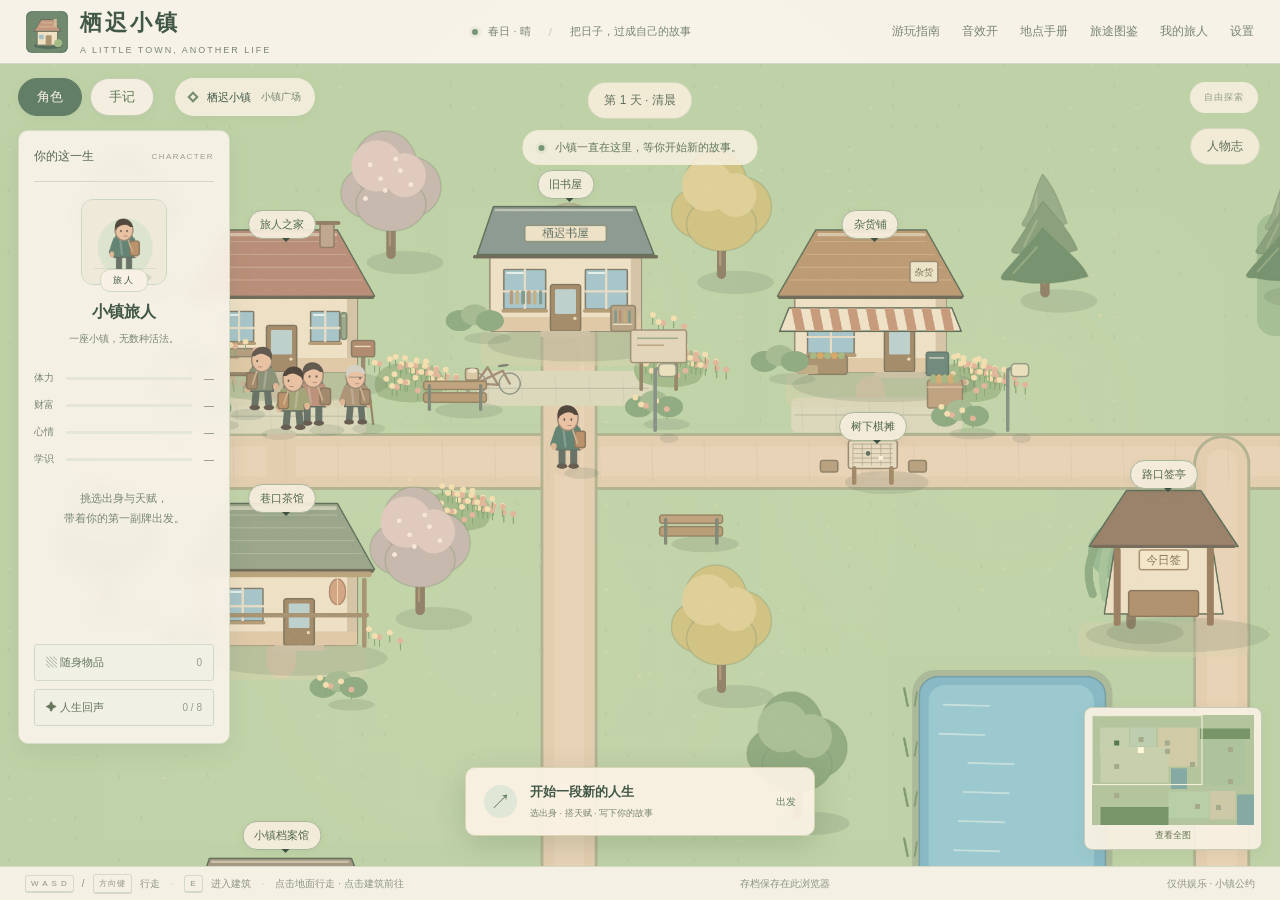
==== commit 258df218: "完善栖迟小镇大地图、统一画风与居民生活系统 加入七区域地图、区域经历和途中事件，支持桌面与手机共用世界。新增八位居民的虚拟时间日程、关系记忆、个人故事、人物志与结局叙事，迁移旧存档并更新离线缓存。补充" ====
--- a/index.html
+++ b/index.html
@@ -1,16 +1,17 @@
 <!DOCTYPE html>
 <html lang="zh-CN">
 <head>
-<meta charset="UTF-8"><meta name="viewport" content="width=device-width, initial-scale=1.0">
+<meta charset="UTF-8"><meta name="viewport" content="width=device-width, initial-scale=1.0, viewport-fit=cover">
 <title>栖迟小镇 · 人生重启研究所</title>
 <meta name="description" content="一座固定的小镇，无数种人生。桌面浏览器里的生活肉鸽：选择出身与天赋，探索建筑，书写自己的故事。">
-<link rel="icon" type="image/svg+xml" href="favicon.svg?v=12"><meta name="theme-color" content="#55785b"><link rel="stylesheet" href="css/game-loading.css"><link rel="stylesheet" href="css/game-desktop.css">
+<link rel="icon" type="image/svg+xml" href="favicon.svg?v=15"><meta name="theme-color" content="#55785b"><link rel="stylesheet" href="css/game-loading.css"><link rel="stylesheet" href="css/game-desktop.css"><link rel="stylesheet" href="css/game-modes.css"><link rel="stylesheet" href="css/game-storybook.css"><script src="js/display-mode.js"></script>
 
+<link rel="stylesheet" href="css/residents.css">
 </head>
 <body>
 <noscript>栖迟小镇需要 JavaScript 才能游玩。<a href="archive.html">前往资料馆</a></noscript>
-<div id="gameBoot" class="game-boot" role="status" aria-live="polite"><div class="game-boot-card"><img class="game-boot-logo" src="favicon.svg" alt="像素小屋"><h1>栖迟小镇</h1><p class="game-boot-tagline">一座小镇，无数种活法。<br>你的下一段故事，正在这里等你。</p><div class="game-boot-dots" aria-hidden="true"><i></i><i></i><i></i></div><p id="bootStatus" class="game-boot-status">正在准备小镇……</p><button id="bootRetry" class="game-boot-retry" hidden>重新载入</button></div></div>
+<div id="gameBoot" class="game-boot" role="status" aria-live="polite"><div class="game-boot-card"><img class="game-boot-logo" src="favicon.svg" alt="小镇小屋"><h1>栖迟小镇</h1><p class="game-boot-tagline">一座小镇，无数种活法。<br>你的下一段故事，正在这里等你。</p><div class="game-boot-dots" aria-hidden="true"><i></i><i></i><i></i></div><p id="bootStatus" class="game-boot-status">正在准备小镇……</p><button id="bootRetry" class="game-boot-retry" hidden>重新载入</button></div></div>
 <script src="js/game-loading.js"></script>
-<script src="js/game-shell.js"></script><script src="js/store.js"></script><script src="js/profile.js"></script><script src="js/game-art.js"></script><script src="js/ui.js"></script><script src="js/sfx.js"></script><script src="js/town-scene.js"></script><script src="js/life-rogue-data.js"></script><script src="js/life-rogue-engine.js"></script><script src="js/life-rogue.js"></script><script src="js/gomoku-engine.js"></script><script src="js/qian-data.js"></script><script src="js/game-navigation.js"></script><script src="js/game-panels.js"></script><script src="js/pwa.js"></script>
+<script src="js/game-shell.js"></script><script src="js/store.js"></script><script src="js/profile.js"></script><script src="js/game-art.js"></script><script src="js/ui.js"></script><script src="js/sfx.js"></script><script src="js/town-map.js"></script><script src="js/town-camera.js"></script><script src="js/town-renderer.js"></script><script src="js/town-scene.js"></script><script src="js/game-time.js"></script><script src="js/npc-data.js"></script><script src="js/npc-system.js"></script><script src="js/npc-events.js"></script><script src="js/npc-dialogue.js"></script><script src="js/life-rogue-data.js"></script><script src="js/life-rogue-engine.js"></script><script src="js/game-save.js"></script><script src="js/town-events.js"></script><script src="js/life-rogue.js"></script><script src="js/gomoku-engine.js"></script><script src="js/qian-data.js"></script><script src="js/game-navigation.js"></script><script src="js/game-panels.js"></script><script src="js/npc-ui.js"></script><script src="js/display-ui.js"></script><script src="js/pwa.js"></script>
 </body>
 </html>
--- a/css/game-modes.css
+++ b/css/game-modes.css
@@ -0,0 +1,42 @@
+
+.mobile-hud,.mobile-nav{display:none}.place-pin[hidden],.map-event-marker[hidden]{display:none}
+.map-events{position:absolute;inset:0;pointer-events:none}.map-event-marker{position:absolute;transform:translate(-50%,-50%);width:30px;height:30px;pointer-events:auto;border:2px solid #f8f2d1;background:#aa7955;color:#fff5dc;border-radius:5px;font:600 18px SimSun;box-shadow:0 3px 0 #5d654333;z-index:1}.map-event-marker:hover{background:#86663f}
+.mini-map{position:absolute;right:12px;bottom:12px;padding:5px;background:#f2efdbed;border:1px solid #a9b891;border-radius:3px;z-index:2;color:#647450;font-size:9px}.mini-map canvas{width:162px;height:110px}.mini-map span{display:block;text-align:center;margin-top:4px}.event-mode-button{position:absolute;top:16px;right:52px;border:0;background:#efefdf;color:#6c805f;font-size:10px;padding:7px;border-radius:3px;z-index:2}
+.settings-dialog{width:640px}.mode-choices{border:1px solid #d5ddc5;padding:16px;display:flex;gap:12px;margin:18px 0}.mode-choices legend{color:#58774e;padding:0 6px;font-size:12px}.mode-choices label{display:flex;align-items:center;gap:8px;min-height:44px;flex:1;font-size:12px;cursor:pointer}.mode-choices input[type=radio]{width:16px;height:16px;accent-color:#58774e;padding:0;margin:0}.menu-grid,.overview-areas{display:grid;grid-template-columns:repeat(3,1fr);gap:10px;margin-top:24px}.menu-grid button,.overview-areas button{min-height:44px;padding:10px;border:1px solid #d0d9c1;background:#ecefdf;border-radius:3px;color:#58774e;font-size:12px}.overview-dialog{width:800px}.overview-dialog canvas{display:block;width:100%;height:auto;margin:20px 0;border:1px solid #b4c29e;border-radius:4px}.overview-areas{grid-template-columns:repeat(2,1fr);margin-top:16px}.mobile-sheet .panel{border:0;background:none;box-shadow:none;padding:0;overflow:visible}.mobile-sheet .character-pane,.mobile-sheet .journal-pane{display:flex!important}.mobile-sheet .history{max-height:none}.mobile-sheet .journal-bottom{display:none}
+html[data-display-mode=desktop] .game-shell{height:100dvh}html[data-display-mode=desktop] body{min-width:1040px}
+html[data-display-mode=mobile] body{min-width:0;overflow:hidden;background:#ecece3}
+html[data-display-mode=mobile] .small-screen-note{display:none}
+html[data-display-mode=mobile] .game-shell{height:100dvh;min-height:0;max-width:960px;margin:auto;padding-top:env(safe-area-inset-top);position:relative}
+html[data-display-mode=mobile] .game-header{height:52px;min-height:52px;padding:0 14px;gap:12px;border-bottom:0}
+html[data-display-mode=mobile] .brand{font-size:19px;gap:8px;letter-spacing:2px}html[data-display-mode=mobile] .brand small{display:none}html[data-display-mode=mobile] .brand img.brand-mark{width:30px;height:30px}
+html[data-display-mode=mobile] .header-center,html[data-display-mode=mobile] .game-header nav button:not(#settingsBtn){display:none}
+html[data-display-mode=mobile] .game-header nav{gap:0}html[data-display-mode=mobile] #settingsBtn{min-height:44px;min-width:48px;font-size:12px}
+html[data-display-mode=mobile] .mobile-hud{display:flex;justify-content:space-around;align-items:center;min-height:52px;width:100%;border:0;border-top:1px solid #d9dccf;border-bottom:1px solid #d9dccf;background:#f6f4e9;color:#778567}
+html[data-display-mode=mobile] .mobile-hud span{display:flex;flex-direction:column;gap:3px;font-size:10px}html[data-display-mode=mobile] .mobile-hud b{color:#34463c;font-size:16px;font-weight:500}
+html[data-display-mode=mobile] .game-layout{display:flex;flex-direction:column;padding:0 10px 8px;gap:0;min-height:0;flex:1}
+html[data-display-mode=mobile] .game-layout>.character-pane,html[data-display-mode=mobile] .game-layout>.journal-pane{display:none}
+html[data-display-mode=mobile] .world-pane{flex:1;min-height:0}html[data-display-mode=mobile] .world-heading{height:32px;font-size:10px;gap:6px}html[data-display-mode=mobile] .world-heading .muted{display:none}
+html[data-display-mode=mobile] .world-stage{flex:1;min-height:0;padding:0;border-radius:5px;overflow:hidden}html[data-display-mode=mobile] .world-viewport{width:100%;height:100%;max-height:none;aspect-ratio:auto;min-height:0}
+html[data-display-mode=mobile] .world-caption{top:9px;left:9px;font-size:10px;padding:7px 9px;max-width:90%}
+html[data-display-mode=mobile] .place-pin{min-height:36px;padding:7px 10px;font-size:11px}html[data-display-mode=mobile] .map-event-marker{width:36px;height:36px}
+html[data-display-mode=mobile] .mini-map{display:none}html[data-display-mode=mobile] .nearby-interaction{min-height:44px;font-size:12px;padding:12px 16px;bottom:12px}html[data-display-mode=mobile] .walk-status{font-size:11px;bottom:12px;max-width:90%;overflow:hidden;text-overflow:ellipsis}
+html[data-display-mode=mobile] .launch-card{min-width:0;width:calc(100% - 30px);padding:12px;bottom:15px}html[data-display-mode=mobile] .launch-card strong{font-size:12px}html[data-display-mode=mobile] .launch-card small{font-size:10px}
+html[data-display-mode=mobile] .journey-bar{height:31px;min-height:31px;font-size:9px}html[data-display-mode=mobile] .stage-track{gap:12px}html[data-display-mode=mobile] .stage-track span{font-size:9px}
+html[data-display-mode=mobile] .route-console{min-height:53px;padding:6px 0;background:none;border:0;gap:8px;overflow:hidden;flex-shrink:0}html[data-display-mode=mobile] .route-console>div:first-child{min-width:64px}html[data-display-mode=mobile] .route-console strong{font-size:10px}html[data-display-mode=mobile] .route-grid{overflow:auto;gap:7px;scrollbar-width:none}html[data-display-mode=mobile] .route-grid .pick-card{flex:none;min-width:82px;min-height:44px;padding:8px;font-size:10px}html[data-display-mode=mobile] .route-grid .pixel-icon{width:13px;height:13px}
+html[data-display-mode=mobile] .idle-console{display:none}html[data-display-mode=mobile] .game-footer{display:none}
+html[data-display-mode=mobile] .mobile-nav{display:flex;flex-shrink:0;justify-content:space-around;gap:4px;min-height:62px;padding:4px 6px calc(6px + env(safe-area-inset-bottom));border-top:1px solid #d3dac5;background:#f5f3e7}
+html[data-display-mode=mobile] .mobile-nav button{min-height:48px;flex:1;border:0;border-radius:4px;background:transparent;color:#58774e;font-size:11px}html[data-display-mode=mobile] .mobile-nav button:hover{background:#e7edda}
+html[data-display-mode=mobile] .game-dialog{width:calc(100vw - 20px);max-width:680px;max-height:calc(100dvh - 24px - env(safe-area-inset-top) - env(safe-area-inset-bottom));padding:28px 20px;border-radius:8px}
+html[data-display-mode=mobile] .dialog-close{width:36px;height:36px;top:8px;right:8px}html[data-display-mode=mobile] .event-mode-button{right:50px;top:11px;min-height:30px}
+html[data-display-mode=mobile] .game-dialog h2{font-size:22px}html[data-display-mode=mobile] .origin-grid,html[data-display-mode=mobile] .talent-grid{grid-template-columns:1fr 1fr;gap:10px}html[data-display-mode=mobile] .origin-grid .pick-card:last-child{grid-column:1/-1}
+html[data-display-mode=mobile] .game-dialog .pick-card{padding:14px 12px}html[data-display-mode=mobile] .step-heading small{display:none}html[data-display-mode=mobile] .btn,html[data-display-mode=mobile] .choice,html[data-display-mode=mobile] .place-action{min-height:44px}
+html[data-display-mode=mobile] .dialog-art{height:135px;margin:-28px -20px 22px}html[data-display-mode=mobile] .dialog-art img{width:150px;height:135px}html[data-display-mode=mobile] .dialog-art span{font-size:12px;left:20px}
+html[data-display-mode=mobile] .help-grid,html[data-display-mode=mobile] .atlas-grid{grid-template-columns:1fr}html[data-display-mode=mobile] .directory-grid{grid-template-columns:repeat(2,1fr);gap:10px}html[data-display-mode=mobile] .directory-place img{height:100px}html[data-display-mode=mobile] .profile-stats{grid-template-columns:repeat(2,1fr)}
+html[data-display-mode=mobile] .place-intro img{width:94px;height:90px}html[data-display-mode=mobile] .place-action{padding:12px;gap:8px}html[data-display-mode=mobile] .place-action small{font-size:9px}
+html[data-display-mode=mobile] .tool-dialog{padding:0;width:calc(100vw - 12px);height:90dvh;max-height:90dvh}html[data-display-mode=mobile] .tool-heading{padding:14px 12px;gap:10px}html[data-display-mode=mobile] .tool-heading>img{width:44px;height:44px}html[data-display-mode=mobile] .tool-heading h2{font-size:15px;margin:0}html[data-display-mode=mobile] .tool-heading .eyebrow,html[data-display-mode=mobile] .tool-heading p:last-child{display:none}html[data-display-mode=mobile] .tool-heading button{font-size:11px;min-width:74px;padding:9px}
+html[data-display-mode=mobile] .mobile-sheet{margin:auto auto 0;border-radius:12px 12px 0 0;padding-bottom:calc(24px + env(safe-area-inset-bottom))}html[data-display-mode=mobile] .mode-choices{gap:6px;padding:10px}.toast{max-width:90vw;line-height:1.7;text-align:center}
+@media(max-height:500px) and (orientation:landscape){
+ html[data-display-mode=mobile] .game-shell{padding-right:66px;max-width:none}html[data-display-mode=mobile] .game-header{height:38px;min-height:38px}html[data-display-mode=mobile] .brand{font-size:16px}html[data-display-mode=mobile] .mobile-hud{min-height:38px}html[data-display-mode=mobile] .mobile-hud span{flex-direction:row;align-items:center;gap:7px}
+ html[data-display-mode=mobile] .mobile-nav{position:absolute;top:env(safe-area-inset-top);right:env(safe-area-inset-right);bottom:0;width:66px;flex-direction:column;padding:6px 4px calc(6px + env(safe-area-inset-bottom));border-left:1px solid #d3dac5;border-top:0}html[data-display-mode=mobile] .mobile-nav button{min-height:44px;flex:1}
+ html[data-display-mode=mobile] .world-heading{height:23px}html[data-display-mode=mobile] .journey-bar{height:24px;min-height:24px}html[data-display-mode=mobile] .route-console{min-height:45px}html[data-display-mode=mobile] .world-caption{font-size:9px;padding:5px 8px}html[data-display-mode=mobile] .place-pin{min-height:30px;font-size:10px;padding:5px 8px}
+}
--- a/css/game-storybook.css
+++ b/css/game-storybook.css
@@ -0,0 +1,56 @@
+/* Paper UI and world illustration share one palette, scale and soft line. */
+:root{--bg:#eeeadd;--surface:#f8f3e8;--surface-2:#ede9dc;--border:#d4d8c6;--text:#415747;--muted:#798674;--primary:#637e67}
+.world-viewport canvas,.portrait-frame img,.brand img.brand-mark,.game-boot-logo,.dialog-art>img,.place-intro img,.tool-heading>img,.directory-place img{image-rendering:auto}
+.world-stage{background:#bfd2a7;border-color:#acbc98;box-shadow:none}.world-stage:before{display:none}
+.pixel-icon{shape-rendering:geometricPrecision}.place-pin{border-radius:18px;background:#f6eddded;border:1px solid #a8b699;color:#52694f;box-shadow:0 2px 8px #60714b12;font-weight:500}
+.place-pin.available{background:#fbf1d8;border-color:#b8a77c}.place-pin.nearby{background:#f7ecd4;color:#52694f}
+.map-event-marker{border-radius:50%;background:#b5916e;border:2px solid #f8eedc;box-shadow:0 2px 7px #7b74552b}.map-event-marker:hover{background:#977d61}
+.mini-map{background:#f8f1e3ef;border-color:#c5cbb4;border-radius:8px;padding:7px;box-shadow:0 4px 15px #576c4417}
+.panel,.route-console,.game-dialog{border-radius:10px}.game-dialog{background:#f8f3e8}.portrait-frame{background:#eeeadc;border-radius:12px;box-shadow:none;padding:0;overflow:visible}.portrait-frame img{border-radius:11px}.portrait-badge{border-radius:10px;background:#f8f1e3}
+.world-caption{border-radius:16px;background:#f8f1e2d9;color:#62765c;box-shadow:none}.nearby-interaction,.walk-status{border-radius:16px;background:#f9f0dfef;color:#5d7358;box-shadow:0 3px 12px #71825b15}
+.desktop-controls{display:none}.mobile-sheet .is-collapsed{display:flex!important}
+html[data-display-mode=desktop] .game-header{height:64px;padding:0 26px;background:#f8f3e8e8}
+html[data-display-mode=desktop] .game-layout{display:block;position:relative;padding:0;isolation:isolate}
+html[data-display-mode=desktop] .world-pane{position:absolute;inset:0;display:block}
+html[data-display-mode=desktop] .world-stage{position:absolute;inset:0;border:0;border-radius:0;display:block;container-type:normal}
+html[data-display-mode=desktop] .world-viewport{width:100%;height:100%;max-height:none;aspect-ratio:auto}
+html[data-display-mode=desktop] .desktop-controls{position:absolute;top:14px;left:18px;display:flex;gap:8px;z-index:5}
+.desktop-controls button{min-height:38px;min-width:64px;border:1px solid #c5ccb7;background:#f7f0e3f2;color:#61795d;padding:8px 14px;border-radius:20px;box-shadow:0 2px 10px #6b795018}
+.desktop-controls button[aria-expanded=true]{background:#637e67;color:#f9f3e5;border-color:#637e67}
+html[data-display-mode=desktop] .game-layout>.panel{position:absolute;top:66px;bottom:122px;z-index:4;background:#f8f3e8ed;box-shadow:0 8px 24px #4a65471a;backdrop-filter:blur(7px);border:1px solid #d3dbc4}
+html[data-display-mode=desktop] .character-pane{left:18px;width:212px;padding:17px 15px}
+html[data-display-mode=desktop] .journal-pane{right:18px;width:246px;padding:20px}
+html[data-display-mode=desktop] .game-layout>.is-collapsed{display:none}
+html[data-display-mode=desktop] .portrait-frame{width:86px;height:86px;margin:17px auto 10px}
+html[data-display-mode=desktop] .character-pane>#characterSubtitle{text-align:center;margin-bottom:10px}
+html[data-display-mode=desktop] .resource-grid{gap:10px}html[data-display-mode=desktop] .character-pane .section-label{margin:14px 0 8px}
+html[data-display-mode=desktop] .character-bottom{padding-top:14px}
+html[data-display-mode=desktop] .world-heading{position:absolute;top:16px;left:175px;right:22px;height:34px;z-index:3;pointer-events:none}
+html[data-display-mode=desktop] .world-heading>div{background:#f8f1e2dd;padding:10px 14px;border-radius:20px;box-shadow:0 2px 8px #5f775515}
+html[data-display-mode=desktop] .world-coordinate{background:#f8f1e2dd;padding:9px 14px;border-radius:18px}
+html[data-display-mode=desktop] .world-caption{top:66px;left:50%;transform:translateX(-50%);font-size:11px;white-space:nowrap;padding:9px 15px}
+html[data-display-mode=desktop] .journey-bar{position:absolute;left:250px;right:212px;bottom:91px;z-index:3;background:#f8f1e2d9;padding:0 15px;border-radius:16px;height:30px;pointer-events:none}
+html[data-display-mode=desktop] .route-console{position:absolute;left:250px;right:212px;bottom:16px;z-index:3;background:#f8f3e8ef;box-shadow:0 4px 20px #57724412;padding:13px 17px;min-height:64px}
+html[data-display-mode=desktop] .route-grid{overflow:auto;scrollbar-width:thin;max-width:100%;gap:8px}
+html[data-display-mode=desktop] .route-grid .pick-card{flex:none;min-height:38px;padding:9px 12px;border-radius:7px}
+html[data-display-mode=desktop] .idle-console{position:absolute;bottom:22px;left:250px;right:212px;padding:16px;border-radius:9px;background:#f8f1e2e6;z-index:3}
+html[data-display-mode=desktop] .mini-map{bottom:16px;right:18px}
+html[data-display-mode=desktop] .nearby-interaction,html[data-display-mode=desktop] .walk-status{bottom:135px}
+html[data-display-mode=desktop] .launch-card{bottom:140px;border-radius:10px;background:#fbf3e5ed}
+html[data-display-mode=desktop] .game-footer{height:34px;min-height:34px;padding:0 25px;background:#f5f0e4}
+html[data-display-mode=mobile] .world-heading .muted{display:inline;font-size:9px}html[data-display-mode=mobile] .world-heading .world-coordinate{font-size:9px}
+html[data-display-mode=mobile] .game-layout{padding-left:0;padding-right:0}html[data-display-mode=mobile] .world-heading,html[data-display-mode=mobile] .journey-bar,html[data-display-mode=mobile] .route-console{padding-left:12px;padding-right:12px}
+html[data-display-mode=mobile] .world-stage{border-radius:0;border:0}html[data-display-mode=mobile] .place-pin{min-height:36px;border-radius:18px}
+html[data-display-mode=mobile] .map-event-marker{border-radius:50%}html[data-display-mode=mobile] .mobile-hud{background:#f8f3e8}
+@media(min-width:1600px){html[data-display-mode=desktop] .character-pane{width:228px}html[data-display-mode=desktop] .journal-pane{width:260px}}
+
+html[data-display-mode=mobile] .game-shell{padding-left:env(safe-area-inset-left);padding-right:env(safe-area-inset-right)}
+@media(max-height:500px) and (orientation:landscape){html[data-display-mode=mobile] .game-shell{padding-right:calc(66px + env(safe-area-inset-right))}}
+.journey-dock{display:contents}
+html[data-display-mode=desktop] .journey-dock{position:absolute;bottom:16px;left:50%;transform:translateX(-50%);width:min(840px,calc(100% - 480px));z-index:3;display:flex;flex-direction:column;gap:8px;pointer-events:none}
+html[data-display-mode=desktop] .journey-dock .journey-bar,html[data-display-mode=desktop] .journey-dock .route-console{position:static;inset:auto;width:100%;margin:0;min-height:0;pointer-events:auto}
+html[data-display-mode=desktop] .journey-dock .journey-bar{height:30px;padding:0 15px;flex:none;pointer-events:none}
+html[data-display-mode=desktop] .journey-dock .route-console{min-height:62px}
+html[data-display-mode=desktop] .idle-console,html[data-display-mode=desktop][data-life-state=idle] .journey-dock{display:none}
+html[data-display-mode=desktop][data-life-state=idle] .launch-card{bottom:30px;min-width:0;width:350px;padding:15px 18px}
+html[data-display-mode=desktop][data-life-state=idle] .nearby-interaction,html[data-display-mode=desktop][data-life-state=idle] .walk-status{bottom:32px}
--- a/css/residents.css
+++ b/css/residents.css
@@ -0,0 +1,4 @@
+.town-clock,.resident-journal{position:absolute;z-index:4;top:18px;border:1px solid #a9b79c66;border-radius:22px;background:#f6eddbeb;color:#61715c;padding:9px 16px;font:inherit;font-size:12px;cursor:pointer}.town-clock{left:50%;transform:translateX(-50%)}.resident-journal{right:20px;top:64px}.town-clock[data-paused="true"]::after{content:' · 暂停';opacity:.6}.resident-heading{display:flex;gap:20px;align-items:center}.resident-heading img{width:90px;height:90px;border-radius:18px}.resident-heading h2{margin:0 0 8px}.resident-heading p{margin:0 0 8px}.resident-words{font-size:17px;line-height:1.9;padding:20px 0;min-height:80px}.resident-actions{display:flex;gap:10px;flex-wrap:wrap}.resident-dialog,.resident-book{color:#61715c;background:#f6eddb;max-width:620px}.resident-close{float:right}.resident-cards{display:grid;grid-template-columns:1fr 1fr;gap:12px;margin:20px 0}.resident-cards p{white-space:pre-line;font-size:13px;line-height:1.7}.resident-clue{position:absolute;z-index:4;border:1px solid #a8b695;border-radius:50%;background:#f6eddb;width:30px;height:30px;color:#61715c;transform:translate(-50%,-50%);cursor:pointer}html[data-display-mode="mobile"] .town-clock{top:64px;font-size:11px;padding:6px 10px}html[data-display-mode="mobile"] .resident-journal{top:100px;right:12px;padding:7px 10px}html[data-display-mode="mobile"] .resident-cards{grid-template-columns:1fr}
+
+.resident-book-close{float:right;background:transparent;border:0;color:#61715c;font-size:24px;cursor:pointer;padding:4px 10px}
+.resident-dialog{position:relative}.resident-close{position:absolute;right:12px;top:12px;min-width:36px;min-height:36px;border:0;border-radius:50%;background:transparent;color:#61715c;font-size:22px;cursor:pointer}.resident-close:hover{background:#dce3ce}
